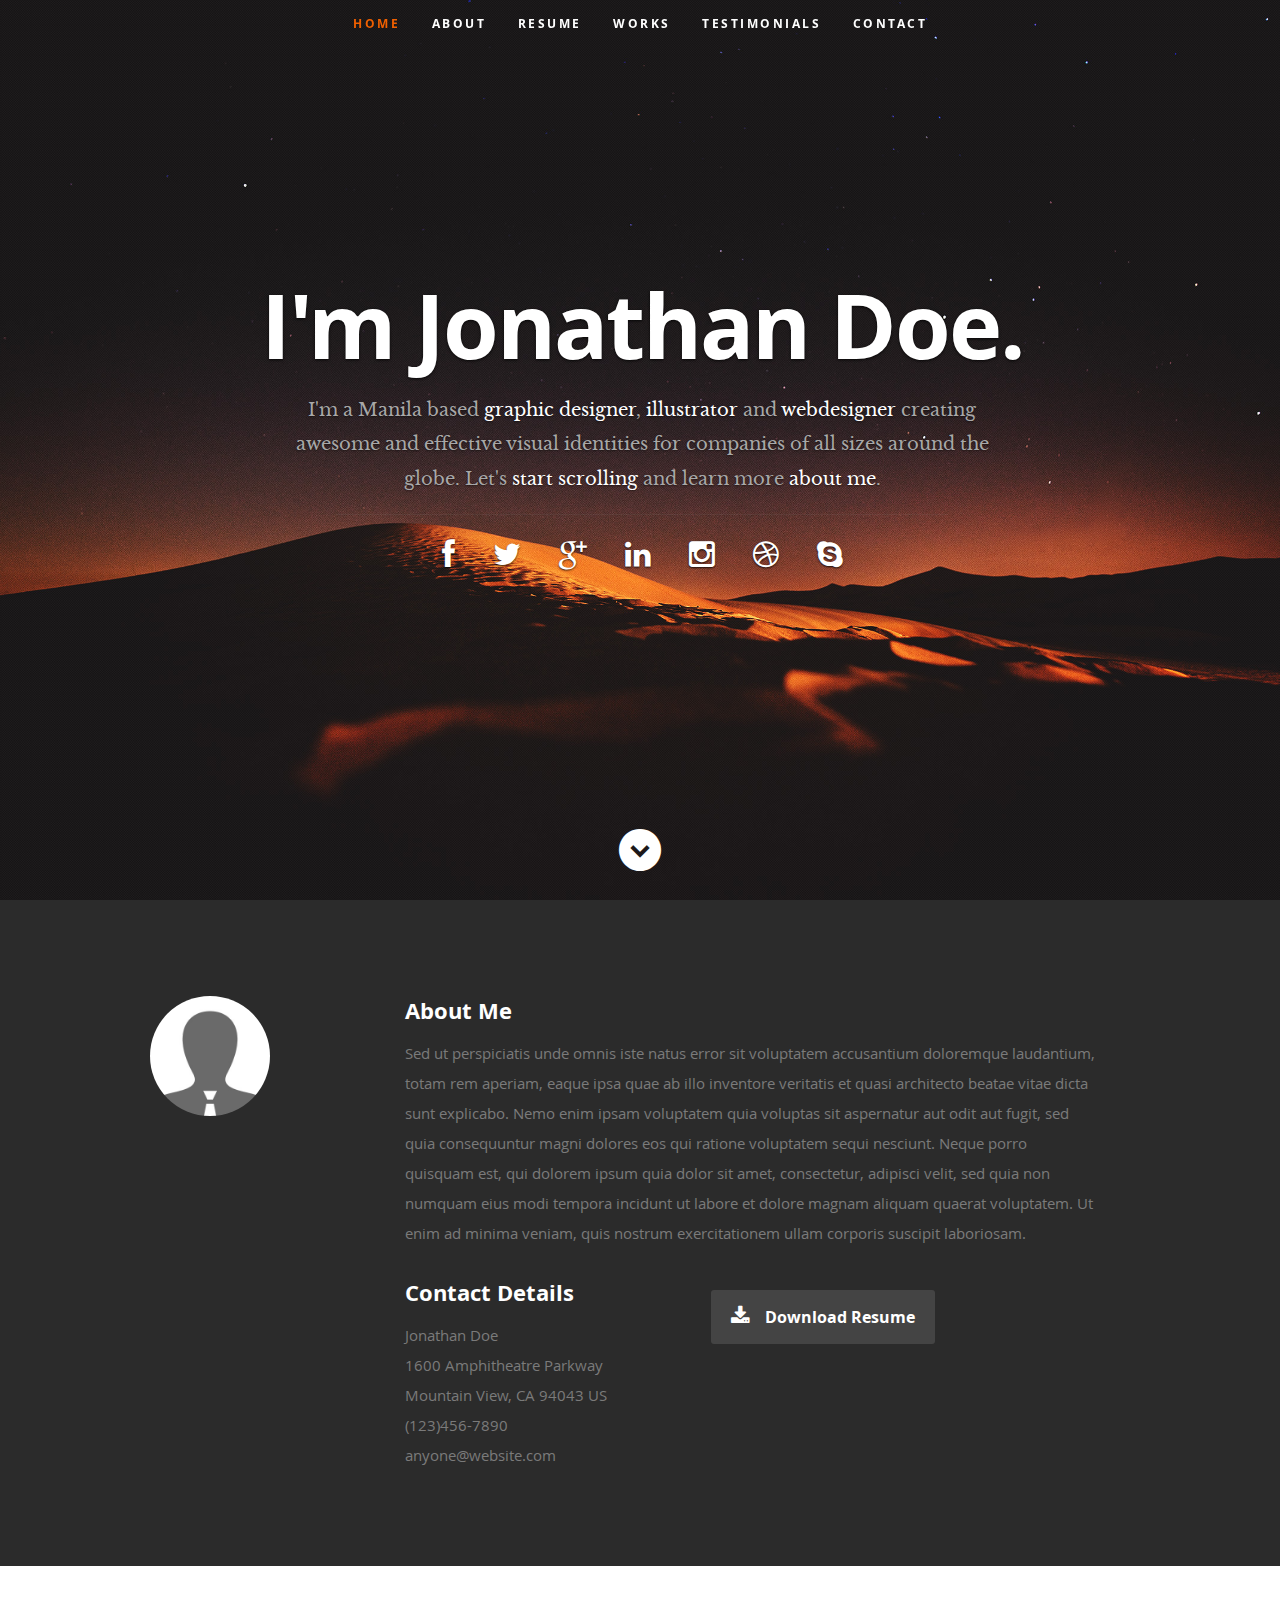
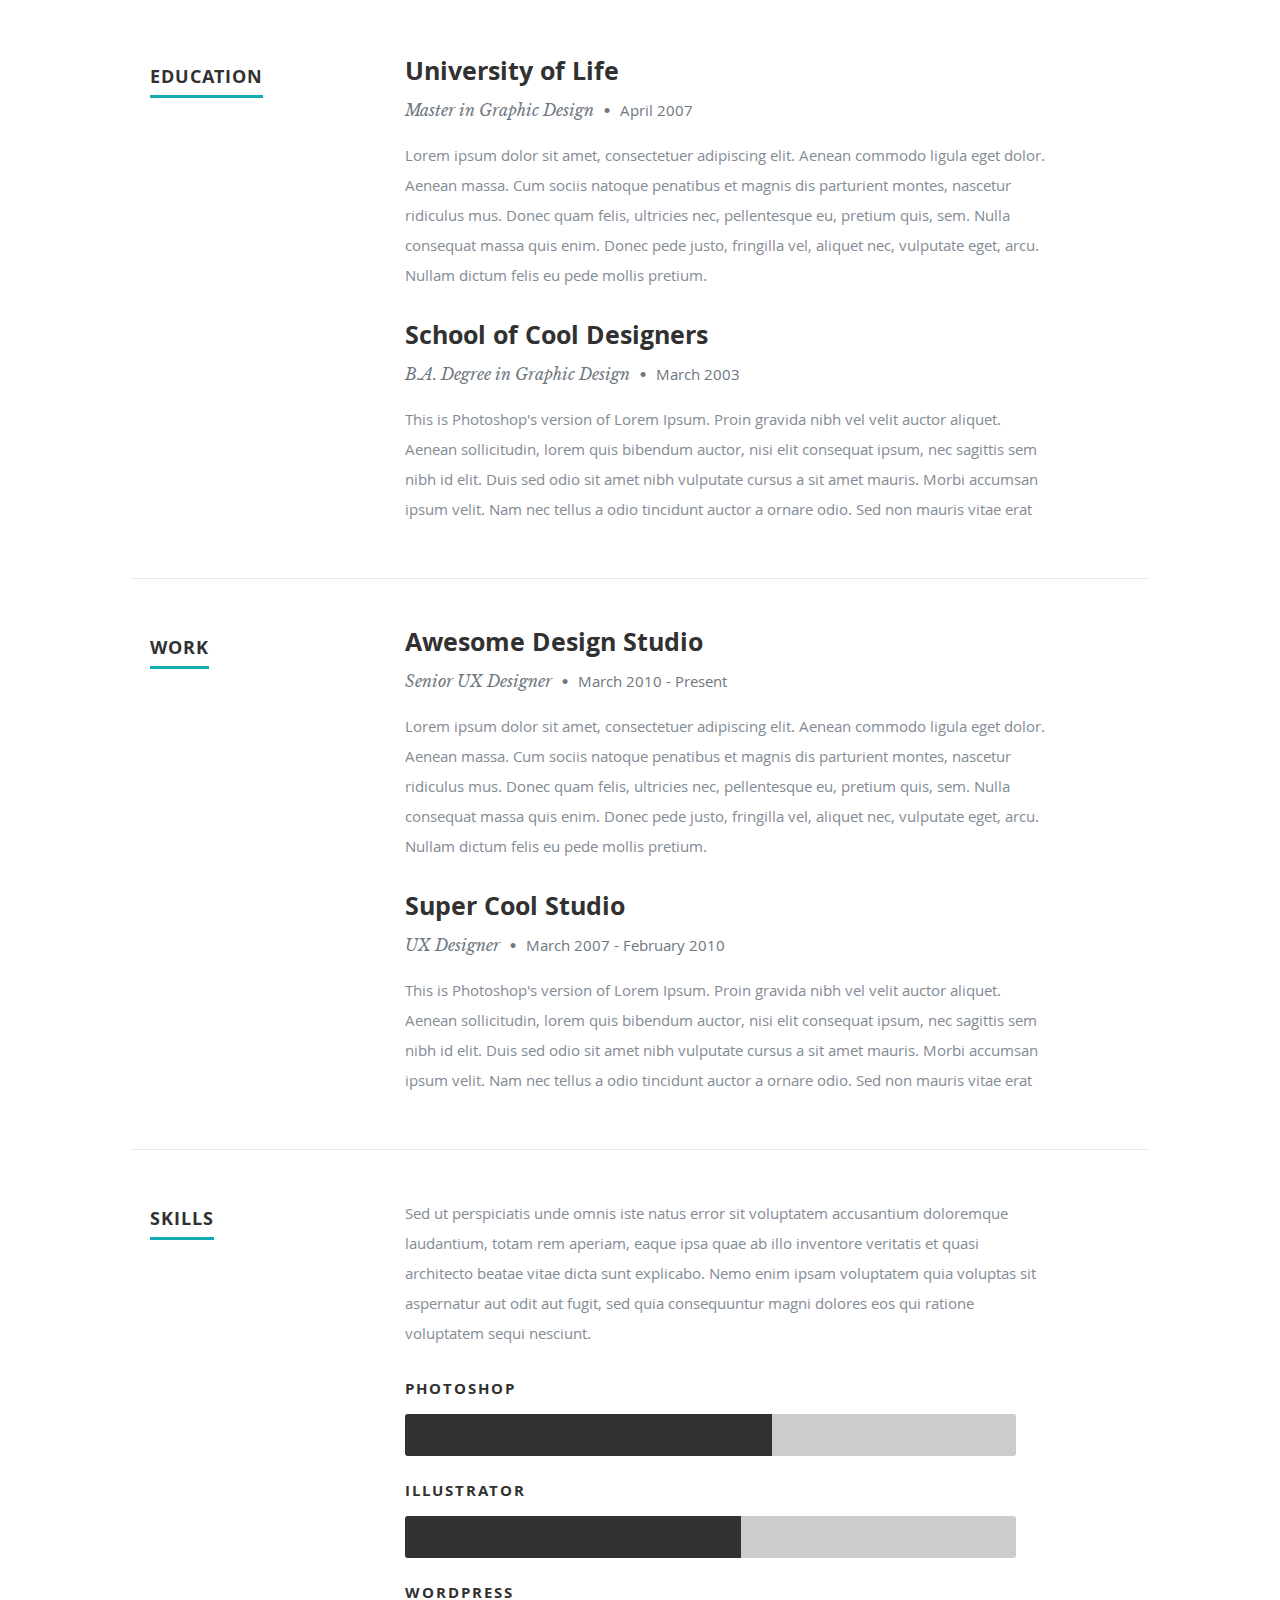
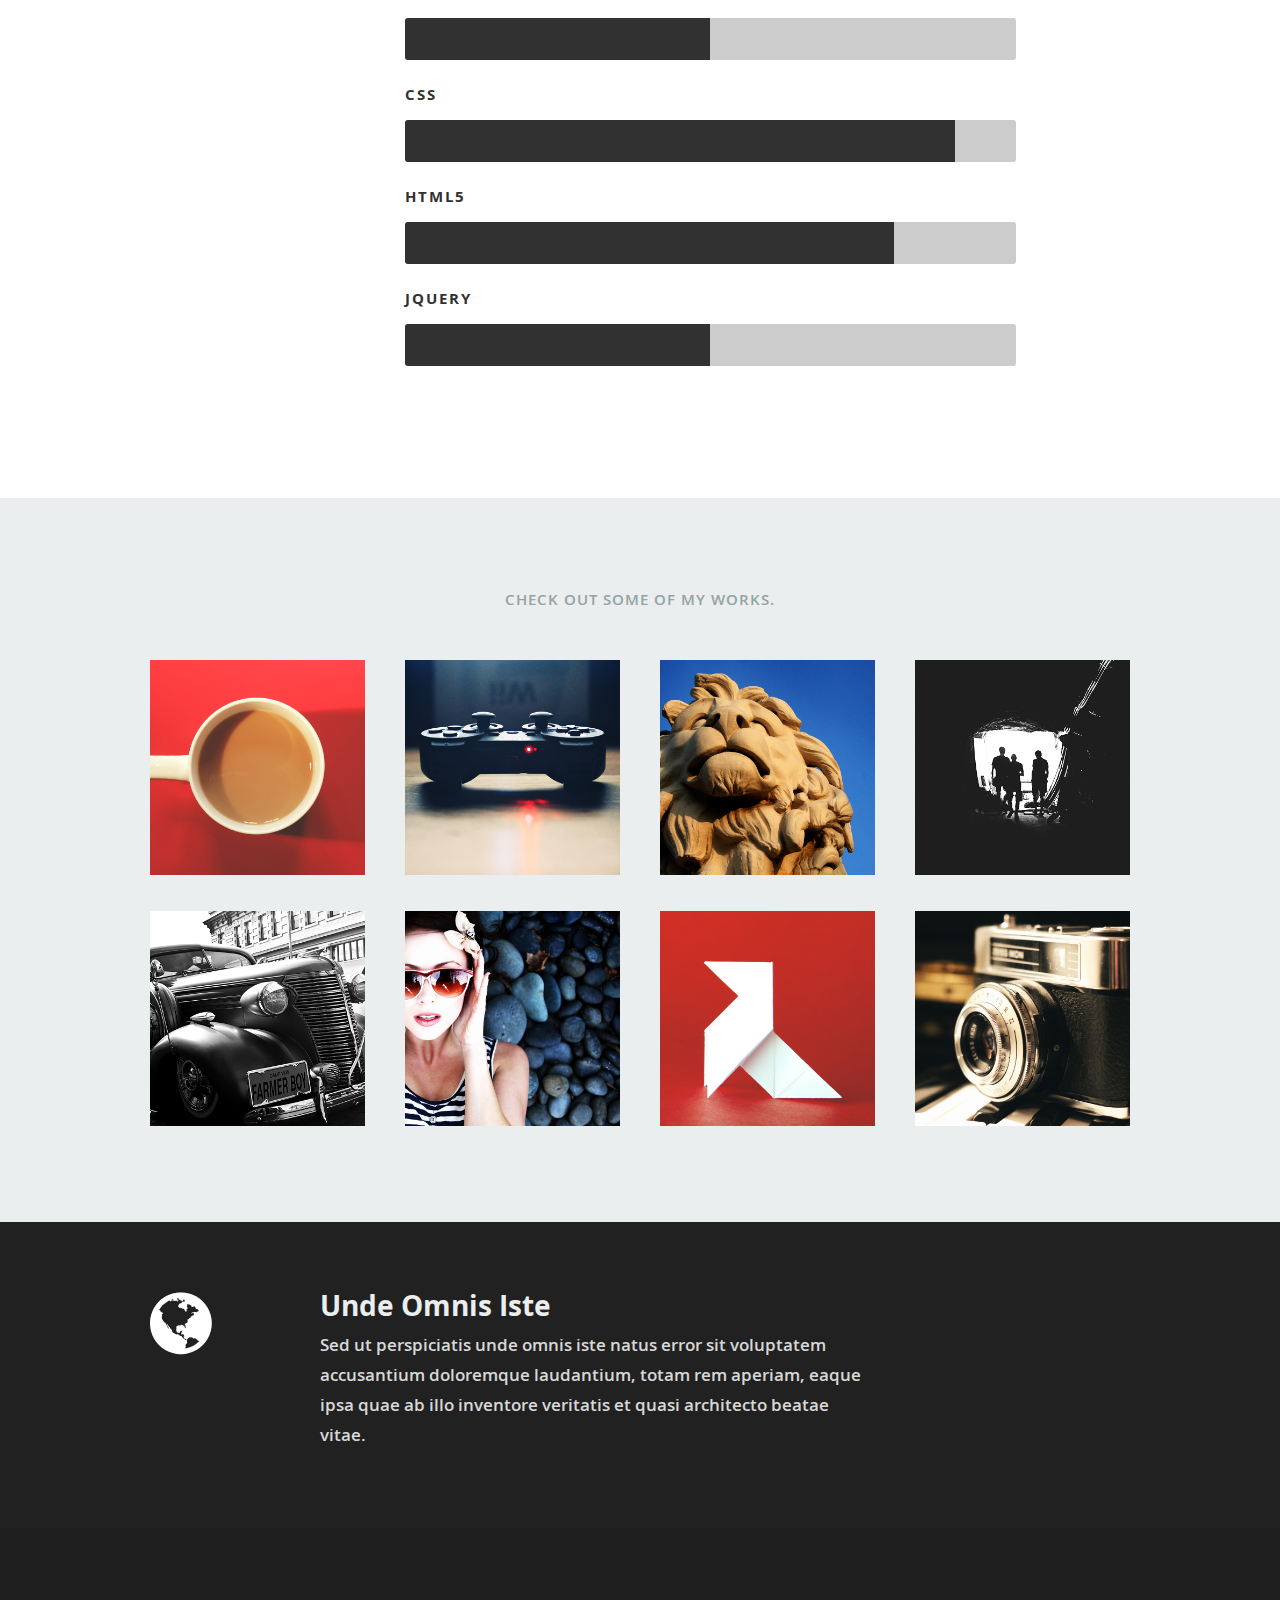
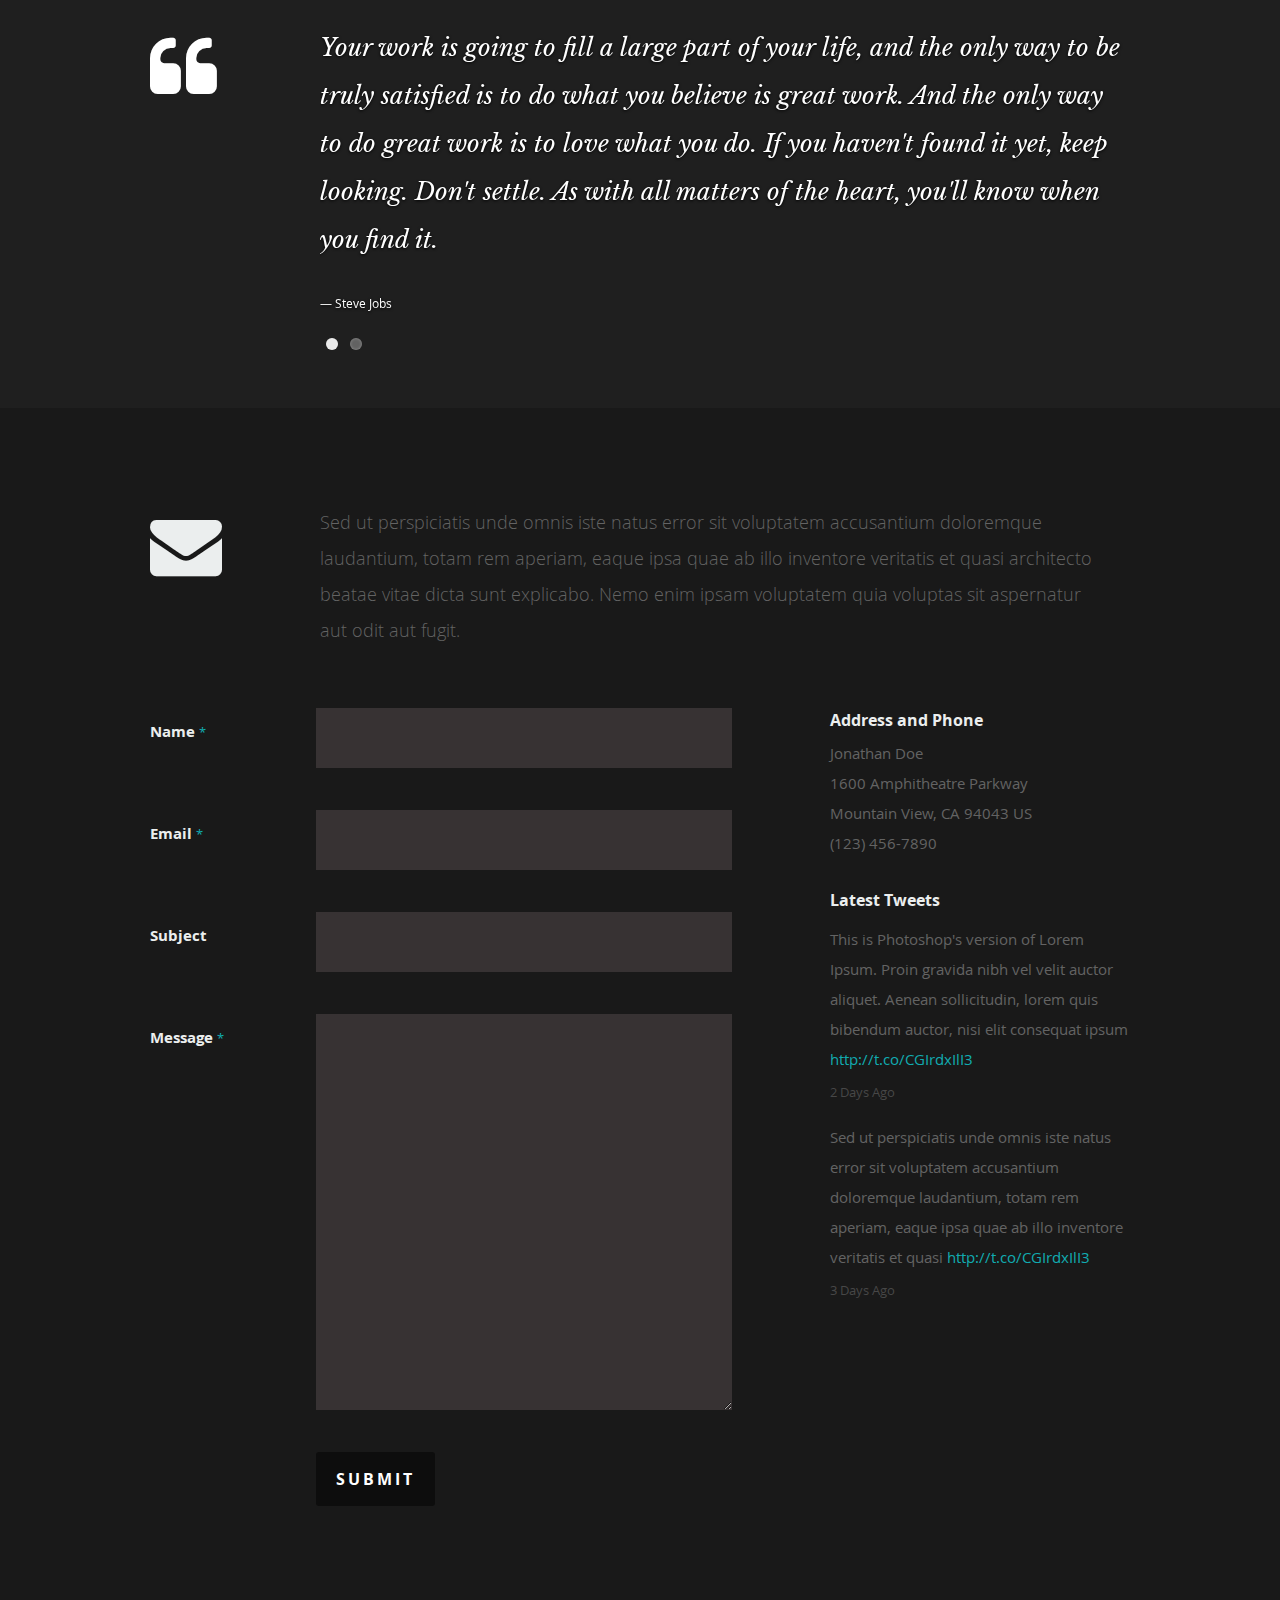
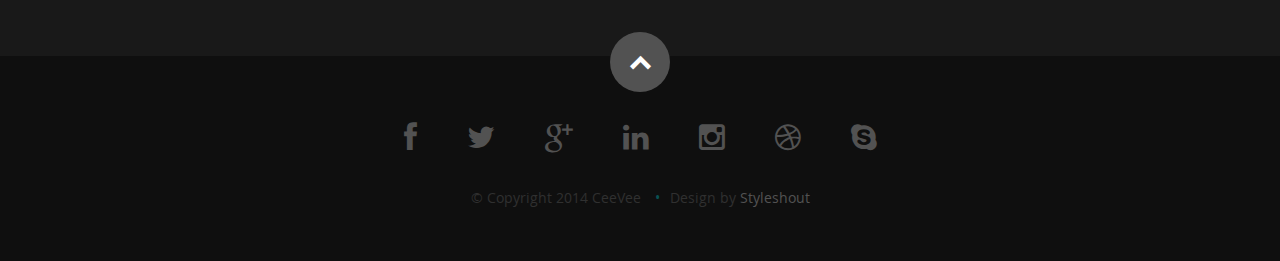
==== index.html @ 2fb3c3d3 "Initial Commit" ====
<!DOCTYPE html>
<!--[if lt IE 8 ]><html class="no-js ie ie7" lang="en"> <![endif]-->
<!--[if IE 8 ]><html class="no-js ie ie8" lang="en"> <![endif]-->
<!--[if (gte IE 8)|!(IE)]><!--><html class="no-js" lang="en"> <!--<![endif]-->
<head>

   <!--- Basic Page Needs
   ================================================== -->
   <meta charset="utf-8">
	<title>Ceevee - Free Responsive HTML5/CSS3 Template</title>
	<meta name="description" content="">
	<meta name="author" content="">

   <!-- Mobile Specific Metas
   ================================================== -->
	<meta name="viewport" content="width=device-width, initial-scale=1, maximum-scale=1">

	<!-- CSS
    ================================================== -->
   <link rel="stylesheet" href="css/default.css">
	<link rel="stylesheet" href="css/layout.css">
   <link rel="stylesheet" href="css/media-queries.css">
   <link rel="stylesheet" href="css/magnific-popup.css">

   <!-- Script
   ================================================== -->
	<script src="js/modernizr.js"></script>

   <!-- Favicons
	================================================== -->
	<link rel="shortcut icon" href="favicon.png" >

</head>

<body>

   <!-- Header
   ================================================== -->
   <header id="home">

      <nav id="nav-wrap">

         <a class="mobile-btn" href="#nav-wrap" title="Show navigation">Show navigation</a>
	      <a class="mobile-btn" href="#" title="Hide navigation">Hide navigation</a>

         <ul id="nav" class="nav">
            <li class="current"><a class="smoothscroll" href="#home">Home</a></li>
            <li><a class="smoothscroll" href="#about">About</a></li>
	         <li><a class="smoothscroll" href="#resume">Resume</a></li>
            <li><a class="smoothscroll" href="#portfolio">Works</a></li>
            <li><a class="smoothscroll" href="#testimonials">Testimonials</a></li>
            <li><a class="smoothscroll" href="#contact">Contact</a></li>
         </ul> <!-- end #nav -->

      </nav> <!-- end #nav-wrap -->

      <div class="row banner">
         <div class="banner-text">
            <h1 class="responsive-headline">I'm Jonathan Doe.</h1>
            <h3>I'm a Manila based <span>graphic designer</span>, <span>illustrator</span> and <span>webdesigner</span> creating awesome and
            effective visual identities for companies of all sizes around the globe. Let's <a class="smoothscroll" href="#about">start scrolling</a>
            and learn more <a class="smoothscroll" href="#about">about me</a>.</h3>
            <hr />
            <ul class="social">
               <li><a href="#"><i class="fa fa-facebook"></i></a></li>
               <li><a href="#"><i class="fa fa-twitter"></i></a></li>
               <li><a href="#"><i class="fa fa-google-plus"></i></a></li>
               <li><a href="#"><i class="fa fa-linkedin"></i></a></li>
               <li><a href="#"><i class="fa fa-instagram"></i></a></li>
               <li><a href="#"><i class="fa fa-dribbble"></i></a></li>
               <li><a href="#"><i class="fa fa-skype"></i></a></li>
            </ul>
         </div>
      </div>

      <p class="scrolldown">
         <a class="smoothscroll" href="#about"><i class="icon-down-circle"></i></a>
      </p>

   </header> <!-- Header End -->


   <!-- About Section
   ================================================== -->
   <section id="about">

      <div class="row">

         <div class="three columns">

            <img class="profile-pic"  src="images/profilepic.jpg" alt="" />

         </div>

         <div class="nine columns main-col">

            <h2>About Me</h2>

            <p>Sed ut perspiciatis unde omnis iste natus error sit voluptatem accusantium doloremque laudantium, totam rem aperiam,
            eaque ipsa quae ab illo inventore veritatis et quasi architecto beatae vitae dicta sunt explicabo. Nemo enim ipsam
            voluptatem quia voluptas sit aspernatur aut odit aut fugit, sed quia consequuntur magni dolores eos qui ratione
            voluptatem sequi nesciunt. Neque porro quisquam est, qui dolorem ipsum quia dolor sit amet, consectetur, adipisci velit,
            sed quia non numquam eius modi tempora incidunt ut labore et dolore magnam aliquam quaerat voluptatem.
            Ut enim ad minima veniam, quis nostrum exercitationem ullam corporis suscipit laboriosam.
            </p>

            <div class="row">

               <div class="columns contact-details">

                  <h2>Contact Details</h2>
                  <p class="address">
						   <span>Jonathan Doe</span><br>
						   <span>1600 Amphitheatre Parkway<br>
						         Mountain View, CA 94043 US
                     </span><br>
						   <span>(123)456-7890</span><br>
                     <span>anyone@website.com</span>
					   </p>

               </div>

               <div class="columns download">
                  <p>
                     <a href="#" class="button"><i class="fa fa-download"></i>Download Resume</a>
                  </p>
               </div>

            </div> <!-- end row -->

         </div> <!-- end .main-col -->

      </div>

   </section> <!-- About Section End-->


   <!-- Resume Section
   ================================================== -->
   <section id="resume">

      <!-- Education
      ----------------------------------------------- -->
      <div class="row education">

         <div class="three columns header-col">
            <h1><span>Education</span></h1>
         </div>

         <div class="nine columns main-col">

            <div class="row item">

               <div class="twelve columns">

                  <h3>University of Life</h3>
                  <p class="info">Master in Graphic Design <span>&bull;</span> <em class="date">April 2007</em></p>

                  <p>
                  Lorem ipsum dolor sit amet, consectetuer adipiscing elit. Aenean commodo ligula eget dolor. Aenean massa.
                  Cum sociis natoque penatibus et magnis dis parturient montes, nascetur ridiculus mus. Donec quam felis,
                  ultricies nec, pellentesque eu, pretium quis, sem. Nulla consequat massa quis enim.
                  Donec pede justo, fringilla vel, aliquet nec, vulputate eget, arcu. Nullam dictum felis eu pede mollis pretium.
                  </p>

               </div>

            </div> <!-- item end -->

            <div class="row item">

               <div class="twelve columns">

                  <h3>School of Cool Designers</h3>
                  <p class="info">B.A. Degree in Graphic Design <span>&bull;</span> <em class="date">March 2003</em></p>

                  <p>
                  This is Photoshop's version  of Lorem Ipsum. Proin gravida nibh vel velit auctor aliquet.
                  Aenean sollicitudin, lorem quis bibendum auctor, nisi elit consequat ipsum, nec sagittis sem
                  nibh id elit. Duis sed odio sit amet nibh vulputate cursus a sit amet mauris. Morbi accumsan
                  ipsum velit. Nam nec tellus a odio tincidunt auctor a ornare odio. Sed non  mauris vitae erat
                  </p>

               </div>

            </div> <!-- item end -->

         </div> <!-- main-col end -->

      </div> <!-- End Education -->


      <!-- Work
      ----------------------------------------------- -->
      <div class="row work">

         <div class="three columns header-col">
            <h1><span>Work</span></h1>
         </div>

         <div class="nine columns main-col">

            <div class="row item">

               <div class="twelve columns">

                  <h3>Awesome Design Studio</h3>
                  <p class="info">Senior UX Designer <span>&bull;</span> <em class="date">March 2010 - Present</em></p>

                  <p>
                  Lorem ipsum dolor sit amet, consectetuer adipiscing elit. Aenean commodo ligula eget dolor. Aenean massa.
                  Cum sociis natoque penatibus et magnis dis parturient montes, nascetur ridiculus mus. Donec quam felis,
                  ultricies nec, pellentesque eu, pretium quis, sem. Nulla consequat massa quis enim.
                  Donec pede justo, fringilla vel, aliquet nec, vulputate eget, arcu. Nullam dictum felis eu pede mollis pretium.
                  </p>

               </div>

            </div> <!-- item end -->

            <div class="row item">

               <div class="twelve columns">

                  <h3>Super Cool Studio</h3>
                  <p class="info">UX Designer <span>&bull;</span> <em class="date">March 2007 - February 2010</em></p>

                  <p>
                  This is Photoshop's version  of Lorem Ipsum. Proin gravida nibh vel velit auctor aliquet.
                  Aenean sollicitudin, lorem quis bibendum auctor, nisi elit consequat ipsum, nec sagittis sem
                  nibh id elit. Duis sed odio sit amet nibh vulputate cursus a sit amet mauris. Morbi accumsan
                  ipsum velit. Nam nec tellus a odio tincidunt auctor a ornare odio. Sed non  mauris vitae erat
                  </p>

               </div>

            </div> <!-- item end -->

         </div> <!-- main-col end -->

      </div> <!-- End Work -->


      <!-- Skills
      ----------------------------------------------- -->
      <div class="row skill">

         <div class="three columns header-col">
            <h1><span>Skills</span></h1>
         </div>

         <div class="nine columns main-col">

            <p>Sed ut perspiciatis unde omnis iste natus error sit voluptatem accusantium doloremque laudantium, totam rem aperiam,
            eaque ipsa quae ab illo inventore veritatis et quasi architecto beatae vitae dicta sunt explicabo. Nemo enim ipsam
            voluptatem quia voluptas sit aspernatur aut odit aut fugit, sed quia consequuntur magni dolores eos qui ratione
            voluptatem sequi nesciunt.
            </p>

				<div class="bars">

				   <ul class="skills">
					   <li><span class="bar-expand photoshop"></span><em>Photoshop</em></li>
                  <li><span class="bar-expand illustrator"></span><em>Illustrator</em></li>
						<li><span class="bar-expand wordpress"></span><em>Wordpress</em></li>
						<li><span class="bar-expand css"></span><em>CSS</em></li>
						<li><span class="bar-expand html5"></span><em>HTML5</em></li>
                  <li><span class="bar-expand jquery"></span><em>jQuery</em></li>
					</ul>

				</div><!-- end skill-bars -->

			</div> <!-- main-col end -->

      </div> <!-- End skills -->

   </section> <!-- Resume Section End-->


   <!-- Portfolio Section
   ================================================== -->
   <section id="portfolio">

      <div class="row">

         <div class="twelve columns collapsed">

            <h1>Check Out Some of My Works.</h1>

            <!-- portfolio-wrapper -->
            <div id="portfolio-wrapper" class="bgrid-quarters s-bgrid-thirds cf">

          	   <div class="columns portfolio-item">
                  <div class="item-wrap">

                     <a href="#modal-01" title="">
                        <img alt="" src="images/portfolio/coffee.jpg">
                        <div class="overlay">
                           <div class="portfolio-item-meta">
          					      <h5>Coffee</h5>
                              <p>Illustrration</p>
          					   </div>
                        </div>
                        <div class="link-icon"><i class="icon-plus"></i></div>
                     </a>

                  </div>
          		</div> <!-- item end -->

               <div class="columns portfolio-item">
                  <div class="item-wrap">

                     <a href="#modal-02" title="">
                        <img alt="" src="images/portfolio/console.jpg">
                        <div class="overlay">
                           <div class="portfolio-item-meta">
          					      <h5>Console</h5>
                              <p>Web Development</p>
          					   </div>
                        </div>
                        <div class="link-icon"><i class="icon-plus"></i></div>
                     </a>

                  </div>
          		</div> <!-- item end -->

               <div class="columns portfolio-item">
                  <div class="item-wrap">

                     <a href="#modal-03" title="">
                        <img alt="" src="images/portfolio/judah.jpg">
                        <div class="overlay">
                           <div class="portfolio-item-meta">
          					      <h5>Judah</h5>
                              <p>Webdesign</p>
          					   </div>
                        </div>
                        <div class="link-icon"><i class="icon-plus"></i></div>
                     </a>

                  </div>
          		</div> <!-- item end -->

               <div class="columns portfolio-item">
                  <div class="item-wrap">

                     <a href="#modal-04" title="">
                        <img alt="" src="images/portfolio/into-the-light.jpg">
                        <div class="overlay">
                           <div class="portfolio-item-meta">
          					      <h5>Into The Light</h5>
                              <p>Photography</p>
          					   </div>
                        </div>
                        <div class="link-icon"><i class="icon-plus"></i></div>
                     </a>

                  </div>
          		</div> <!-- item end -->

               <div class="columns portfolio-item">
                  <div class="item-wrap">

                     <a href="#modal-05" title="">
                        <img alt="" src="images/portfolio/farmerboy.jpg">
                        <div class="overlay">
                           <div class="portfolio-item-meta">
          					      <h5>Farmer Boy</h5>
                              <p>Branding</p>
          					   </div>
                        </div>
                        <div class="link-icon"><i class="icon-plus"></i></div>
                     </a>

                  </div>
          		</div> <!-- item end -->

               <div class="columns portfolio-item">
                  <div class="item-wrap">

                     <a href="#modal-06" title="">
                        <img alt="" src="images/portfolio/girl.jpg">
                        <div class="overlay">
                           <div class="portfolio-item-meta">
          					      <h5>Girl</h5>
                              <p>Photography</p>
          					   </div>
                        </div>
                        <div class="link-icon"><i class="icon-plus"></i></div>
                     </a>

                  </div>
          		</div> <!-- item end -->

               <div class="columns portfolio-item">
                  <div class="item-wrap">

                     <a href="#modal-07" title="">
                        <img alt="" src="images/portfolio/origami.jpg">
                        <div class="overlay">
                           <div class="portfolio-item-meta">
          					      <h5>Origami</h5>
                              <p>Illustrration</p>
          					   </div>
                        </div>
                        <div class="link-icon"><i class="icon-plus"></i></div>
                     </a>

                  </div>
          		</div> <!-- item end -->

               <div class="columns portfolio-item">
                  <div class="item-wrap">

                     <a href="#modal-08" title="">
                        <img alt="" src="images/portfolio/retrocam.jpg">
                        <div class="overlay">
                           <div class="portfolio-item-meta">
          					      <h5>Retrocam</h5>
                              <p>Web Development</p>
          					   </div>
                        </div>
                        <div class="link-icon"><i class="icon-plus"></i></div>
                     </a>

                  </div>
          		</div>  <!-- item end -->

            </div> <!-- portfolio-wrapper end -->

         </div> <!-- twelve columns end -->


         <!-- Modal Popup
	      --------------------------------------------------------------- -->

         <div id="modal-01" class="popup-modal mfp-hide">

		      <img class="scale-with-grid" src="images/portfolio/modals/m-coffee.jpg" alt="" />

		      <div class="description-box">
			      <h4>Coffee Cup</h4>
			      <p>Proin gravida nibh vel velit auctor aliquet. Aenean sollicitudin, lorem quis bibendum auctor, nisi elit consequat ipsum, nec sagittis sem nibh id elit.</p>
               <span class="categories"><i class="fa fa-tag"></i>Branding, Webdesign</span>
		      </div>

            <div class="link-box">
               <a href="http://www.behance.net" target="_blank">Details</a>
		         <a class="popup-modal-dismiss">Close</a>
            </div>

	      </div><!-- modal-01 End -->

         <div id="modal-02" class="popup-modal mfp-hide">

		      <img class="scale-with-grid" src="images/portfolio/modals/m-console.jpg" alt="" />

		      <div class="description-box">
			      <h4>Console</h4>
			      <p>Proin gravida nibh vel velit auctor aliquet. Aenean sollicitudin, lorem quis bibendum auctor, nisi elit consequat ipsum, nec sagittis sem nibh id elit.</p>
               <span class="categories"><i class="fa fa-tag"></i>Branding, Web Development</span>
		      </div>

            <div class="link-box">
               <a href="http://www.behance.net" target="_blank">Details</a>
		         <a class="popup-modal-dismiss">Close</a>
            </div>

	      </div><!-- modal-02 End -->

         <div id="modal-03" class="popup-modal mfp-hide">

		      <img class="scale-with-grid" src="images/portfolio/modals/m-judah.jpg" alt="" />

		      <div class="description-box">
			      <h4>Judah</h4>
			      <p>Proin gravida nibh vel velit auctor aliquet. Aenean sollicitudin, lorem quis bibendum auctor, nisi elit consequat ipsum, nec sagittis sem nibh id elit.</p>
               <span class="categories"><i class="fa fa-tag"></i>Branding</span>
		      </div>

            <div class="link-box">
               <a href="http://www.behance.net" target="_blank">Details</a>
		         <a class="popup-modal-dismiss">Close</a>
            </div>

	      </div><!-- modal-03 End -->

         <div id="modal-04" class="popup-modal mfp-hide">

		      <img class="scale-with-grid" src="images/portfolio/modals/m-intothelight.jpg" alt="" />

		      <div class="description-box">
			      <h4>Into the Light</h4>
			      <p>Proin gravida nibh vel velit auctor aliquet. Aenean sollicitudin, lorem quis bibendum auctor, nisi elit consequat ipsum, nec sagittis sem nibh id elit.</p>
               <span class="categories"><i class="fa fa-tag"></i>Photography</span>
		      </div>

            <div class="link-box">
               <a href="http://www.behance.net" target="_blank">Details</a>
		         <a class="popup-modal-dismiss">Close</a>
            </div>

	      </div><!-- modal-04 End -->

         <div id="modal-05" class="popup-modal mfp-hide">

		      <img class="scale-with-grid" src="images/portfolio/modals/m-farmerboy.jpg" alt="" />

		      <div class="description-box">
			      <h4>Farmer Boy</h4>
			      <p>Proin gravida nibh vel velit auctor aliquet. Aenean sollicitudin, lorem quis bibendum auctor, nisi elit consequat ipsum, nec sagittis sem nibh id elit.</p>
               <span class="categories"><i class="fa fa-tag"></i>Branding, Webdesign</span>
		      </div>

            <div class="link-box">
               <a href="http://www.behance.net" target="_blank">Details</a>
		         <a class="popup-modal-dismiss">Close</a>
            </div>

	      </div><!-- modal-05 End -->

         <div id="modal-06" class="popup-modal mfp-hide">

		      <img class="scale-with-grid" src="images/portfolio/modals/m-girl.jpg" alt="" />

		      <div class="description-box">
			      <h4>Girl</h4>
			      <p>Proin gravida nibh vel velit auctor aliquet. Aenean sollicitudin, lorem quis bibendum auctor, nisi elit consequat ipsum, nec sagittis sem nibh id elit.</p>
               <span class="categories"><i class="fa fa-tag"></i>Photography</span>
		      </div>

            <div class="link-box">
               <a href="http://www.behance.net" target="_blank">Details</a>
		         <a class="popup-modal-dismiss">Close</a>
            </div>

	      </div><!-- modal-06 End -->

         <div id="modal-07" class="popup-modal mfp-hide">

		      <img class="scale-with-grid" src="images/portfolio/modals/m-origami.jpg" alt="" />

		      <div class="description-box">
			      <h4>Origami</h4>
			      <p>Proin gravida nibh vel velit auctor aliquet. Aenean sollicitudin, lorem quis bibendum auctor, nisi elit consequat ipsum, nec sagittis sem nibh id elit.</p>
               <span class="categories"><i class="fa fa-tag"></i>Branding, Illustration</span>
		      </div>

            <div class="link-box">
               <a href="http://www.behance.net" target="_blank">Details</a>
		         <a class="popup-modal-dismiss">Close</a>
            </div>

	      </div><!-- modal-07 End -->

         <div id="modal-08" class="popup-modal mfp-hide">

		      <img class="scale-with-grid" src="images/portfolio/modals/m-retrocam.jpg" alt="" />

		      <div class="description-box">
			      <h4>Retrocam</h4>
			      <p>Proin gravida nibh vel velit auctor aliquet. Aenean sollicitudin, lorem quis bibendum auctor, nisi elit consequat ipsum, nec sagittis sem nibh id elit.</p>
               <span class="categories"><i class="fa fa-tag"></i>Webdesign, Photography</span>
		      </div>

            <div class="link-box">
               <a href="http://www.behance.net" target="_blank">Details</a>
		         <a class="popup-modal-dismiss">Close</a>
            </div>

	      </div><!-- modal-01 End -->


      </div> <!-- row End -->

   </section> <!-- Portfolio Section End-->


   <!-- Call-To-Action Section
   ================================================== -->
   <section id="call-to-action">

      <div class="row">

         <div class="two columns header-col">

            <h1><span>Get Hosting.</span></h1>

         </div>

         <div class="seven columns">

            <h2><span class="lead">Unde Omnis Iste</span></h2>
            <p><span class="lead">Sed ut perspiciatis unde omnis iste natus error sit voluptatem accusantium doloremque laudantium, totam rem aperiam,
            eaque ipsa quae ab illo inventore veritatis et quasi architecto beatae vitae. </span></p>

         </div>

         <div class="three columns action">



         </div>

      </div>

   </section> <!-- Call-To-Action Section End-->


   <!-- Testimonials Section
   ================================================== -->
   <section id="testimonials">

      <div class="text-container">

         <div class="row">

            <div class="two columns header-col">

               <h1><span>Client Testimonials</span></h1>

            </div>

            <div class="ten columns flex-container">

               <div class="flexslider">

                  <ul class="slides">

                     <li>
                        <blockquote>
                           <p>Your work is going to fill a large part of your life, and the only way to be truly satisfied is
                           to do what you believe is great work. And the only way to do great work is to love what you do.
                           If you haven't found it yet, keep looking. Don't settle. As with all matters of the heart, you'll know when you find it.
                           </p>
                           <cite>Steve Jobs</cite>
                        </blockquote>
                     </li> <!-- slide ends -->

                     <li>
                        <blockquote>
                           <p>This is Photoshop's version  of Lorem Ipsum. Proin gravida nibh vel velit auctor aliquet.
                           Aenean sollicitudin, lorem quis bibendum auctor, nisi elit consequat ipsum, nec sagittis sem
                           nibh id elit. Duis sed odio sit amet nibh vulputate cursus a sit amet mauris.
                           </p>
                           <cite>Mr. Adobe</cite>
                        </blockquote>
                     </li> <!-- slide ends -->

                  </ul>

               </div> <!-- div.flexslider ends -->

            </div> <!-- div.flex-container ends -->

         </div> <!-- row ends -->

       </div>  <!-- text-container ends -->

   </section> <!-- Testimonials Section End-->


   <!-- Contact Section
   ================================================== -->
   <section id="contact">

         <div class="row section-head">

            <div class="two columns header-col">

               <h1><span>Get In Touch.</span></h1>

            </div>

            <div class="ten columns">

                  <p class="lead">Sed ut perspiciatis unde omnis iste natus error sit voluptatem accusantium doloremque laudantium, totam rem aperiam,
                  eaque ipsa quae ab illo inventore veritatis et quasi architecto beatae vitae dicta sunt explicabo. Nemo enim ipsam
                  voluptatem quia voluptas sit aspernatur aut odit aut fugit.
                  </p>

            </div>

         </div>

         <div class="row">

            <div class="eight columns">

               <!-- form -->
               <form action="" method="post" id="contactForm" name="contactForm">
					<fieldset>

                  <div>
						   <label for="contactName">Name <span class="required">*</span></label>
						   <input type="text" value="" size="35" id="contactName" name="contactName">
                  </div>

                  <div>
						   <label for="contactEmail">Email <span class="required">*</span></label>
						   <input type="text" value="" size="35" id="contactEmail" name="contactEmail">
                  </div>

                  <div>
						   <label for="contactSubject">Subject</label>
						   <input type="text" value="" size="35" id="contactSubject" name="contactSubject">
                  </div>

                  <div>
                     <label for="contactMessage">Message <span class="required">*</span></label>
                     <textarea cols="50" rows="15" id="contactMessage" name="contactMessage"></textarea>
                  </div>

                  <div>
                     <button class="submit">Submit</button>
                     <span id="image-loader">
                        <img alt="" src="images/loader.gif">
                     </span>
                  </div>

					</fieldset>
				   </form> <!-- Form End -->

               <!-- contact-warning -->
               <div id="message-warning"> Error boy</div>
               <!-- contact-success -->
				   <div id="message-success">
                  <i class="fa fa-check"></i>Your message was sent, thank you!<br>
				   </div>

            </div>


            <aside class="four columns footer-widgets">

               <div class="widget widget_contact">

					   <h4>Address and Phone</h4>
					   <p class="address">
						   Jonathan Doe<br>
						   1600 Amphitheatre Parkway <br>
						   Mountain View, CA 94043 US<br>
						   <span>(123) 456-7890</span>
					   </p>

				   </div>

               <div class="widget widget_tweets">

                  <h4 class="widget-title">Latest Tweets</h4>

                  <ul id="twitter">
                     <li>
                        <span>
                        This is Photoshop's version  of Lorem Ipsum. Proin gravida nibh vel velit auctor aliquet.
                        Aenean sollicitudin, lorem quis bibendum auctor, nisi elit consequat ipsum
                        <a href="#">http://t.co/CGIrdxIlI3</a>
                        </span>
                        <b><a href="#">2 Days Ago</a></b>
                     </li>
                     <li>
                        <span>
                        Sed ut perspiciatis unde omnis iste natus error sit voluptatem accusantium doloremque laudantium, totam rem aperiam,
                        eaque ipsa quae ab illo inventore veritatis et quasi
                        <a href="#">http://t.co/CGIrdxIlI3</a>
                        </span>
                        <b><a href="#">3 Days Ago</a></b>
                     </li>
                  </ul>

		         </div>

            </aside>

      </div>

   </section> <!-- Contact Section End-->


   <!-- footer
   ================================================== -->
   <footer>

      <div class="row">

         <div class="twelve columns">

            <ul class="social-links">
               <li><a href="#"><i class="fa fa-facebook"></i></a></li>
               <li><a href="#"><i class="fa fa-twitter"></i></a></li>
               <li><a href="#"><i class="fa fa-google-plus"></i></a></li>
               <li><a href="#"><i class="fa fa-linkedin"></i></a></li>
               <li><a href="#"><i class="fa fa-instagram"></i></a></li>
               <li><a href="#"><i class="fa fa-dribbble"></i></a></li>
               <li><a href="#"><i class="fa fa-skype"></i></a></li>
            </ul>

            <ul class="copyright">
               <li>&copy; Copyright 2014 CeeVee</li>
               <li>Design by <a href="http://www.styleshout.com/" title="Styleshout" target="_blank">Styleshout</a></li>   
            </ul>

         </div>

         <div id="go-top"><a class="smoothscroll" title="Back to Top" href="#home"><i class="icon-up-open"></i></a></div>

      </div>

   </footer> <!-- Footer End-->

   <!-- Java Script
   ================================================== -->
   <script src="http://ajax.googleapis.com/ajax/libs/jquery/1.10.2/jquery.min.js"></script>
   <script>window.jQuery || document.write('<script src="js/jquery-1.10.2.min.js"><\/script>')</script>
   <script type="text/javascript" src="js/jquery-migrate-1.2.1.min.js"></script>

   <script src="js/jquery.flexslider.js"></script>
   <script src="js/waypoints.js"></script>
   <script src="js/jquery.fittext.js"></script>
   <script src="js/magnific-popup.js"></script>
   <script src="js/init.js"></script>

</body>

</html>
---- css/default.css ----
/*
=====================================================================
*   Ceevee v1.0 Default Stylesheet
*   url: styleshout.com
*   03-17-2014
=====================================================================

TOC:
a. Webfonts and Icon fonts
b. Reset
c. Default Styles
   1. Basic
   2. Typography
   3. Links
   4. Images
   5. Buttons
   6. Forms
d. Grid
e. Others
   1. Clearing
   2. Misc

=====================================================================  */

/* ------------------------------------------------------------------ */
/* a. Webfonts and Icon fonts
 ------------------------------------------------------------------ */

@import url("fonts.css");
@import url("fontello/css/fontello.css");
@import url("font-awesome/css/font-awesome.min.css");

/* ------------------------------------------------------------------
/* b. Reset
      Adapted from:
      Normalize.css - https://github.com/necolas/normalize.css/
      HTML5 Doctor Reset - html5doctor.com/html-5-reset-stylesheet/
/* ------------------------------------------------------------------ */

html, body, div, span, object, iframe,
h1, h2, h3, h4, h5, h6, p, blockquote, pre,
abbr, address, cite, code,
del, dfn, em, img, ins, kbd, q, samp,
small, strong, sub, sup, var,
b, i,
dl, dt, dd, ol, ul, li,
fieldset, form, label, legend,
table, caption, tbody, tfoot, thead, tr, th, td,
article, aside, canvas, details, figcaption, figure,
footer, header, hgroup, menu, nav, section, summary,
time, mark, audio, video {
   margin: 0;
   padding: 0;
   border: 0;
   outline: 0;
   font-size: 100%;
   vertical-align: baseline;
   background: transparent;
}

article,aside,details,figcaption,figure,
footer,header,hgroup,menu,nav,section {
   display: block;
}

audio,
canvas,
video {
   display: inline-block;
}

audio:not([controls]) {
   display: none;
   height: 0;
}

[hidden] { display: none; }

code, kbd, pre, samp {
   font-family: monospace, serif;
   font-size: 1em;
}

pre {
   white-space: pre;
   white-space: pre-wrap;
   word-wrap: break-word;
}

blockquote, q { quotes: &#8220 &#8220; }

blockquote:before, blockquote:after,
q:before, q:after {
   content: '';
   content: none;
}

ins {
   background-color: #ff9;
   color: #000;
   text-decoration: none;
}

mark {
   background-color: #A7F4F6;
   color: #555;
}

del { text-decoration: line-through; }

abbr[title], dfn[title] {
   border-bottom: 1px dotted;
   cursor: help;
}

table {
   border-collapse: collapse;
   border-spacing: 0;
}


/* ------------------------------------------------------------------ */
/* c. Default and Basic Styles
      Adapted from:
      Skeleton CSS Framework - http://www.getskeleton.com/
      Typeplate Typographic Starter Kit - http://typeplate.com/
/* ------------------------------------------------------------------ */

/*  1. Basic  ------------------------------------------------------- */

*,
*:before,
*:after {
   -moz-box-sizing: border-box;
   -webkit-box-sizing: border-box;
   box-sizing: border-box;
}

html {
   font-size: 62.5%;
   -webkit-font-smoothing: antialiased;
}

body {
   background: #fff;
   font-family: 'opensans-regular', sans-serif;
   font-weight: normal;
   font-size: 15px;
   line-height: 30px;
	color: #838C95;

   -webkit-font-smoothing: antialiased; /* Fix for webkit rendering */
	-webkit-text-size-adjust: 100%;
}

/*  2. Typography
       Vertical rhythm with leading derived from 6
--------------------------------------------------------------------- */

h1, h2, h3, h4, h5, h6 {
   color: #313131;
	font-family: 'opensans-bold', sans-serif;
   font-weight: normal;
}
h1 a, h2 a, h3 a, h4 a, h5 a, h6 a { font-weight: inherit; }
h1 { font-size: 38px; line-height: 42px; margin-bottom: 12px; letter-spacing: -1px; }
h2 { font-size: 28px; line-height: 36px; margin-bottom: 6px; }
h3 { font-size: 22px; line-height: 30px; margin-bottom: 12px; }
h4 { font-size: 20px; line-height: 30px; margin-bottom: 6px; }
h5 { font-size: 18px; line-height: 30px; }
h6 { font-size: 14px; line-height: 30px; }
.subheader { }

p { margin: 0 0 30px 0; }
p img { margin: 0; }
p.lead {
   font: 19px/36px 'opensans-light', sans-serif;
   margin-bottom: 18px;
}

/* for 'em' and 'strong' tags, font-size and line-height should be same with
the body tag due to rendering problems in some browsers */
em { font: 15px/30px 'opensans-italic', sans-serif; }
strong, b { font: 15px/30px 'opensans-bold', sans-serif; }
small { font-size: 11px; line-height: inherit; }

/*	Blockquotes */
blockquote {
   margin: 30px 0px;
   padding-left: 40px;
   position: relative;
}
blockquote:before {
   content: "\201C";
   opacity: 0.45;
   font-size: 80px;
   line-height: 0px;
   margin: 0;
   font-family: arial, sans-serif;

   position: absolute;
   top:  30px;
	left: 0;
}
blockquote p {
   font-family: 'librebaskerville-italic', serif;
   padding: 0;
   font-size: 18px;
   line-height: 36px;
}
blockquote cite {
   display: block;
   font-size: 12px;
   font-style: normal;
   line-height: 18px;
}
blockquote cite:before { content: "\2014 \0020"; }
blockquote cite a,
blockquote cite a:visited { color: #8B9798; border: none }

/* ---------------------------------------------------------------------
/*  Pull Quotes Markup
/*
    <aside class="pull-quote">
		<blockquote>
			<p></p>
		</blockquote>
	 </aside>
/*
/* --------------------------------------------------------------------- */
.pull-quote {
   position: relative;
	padding: 18px 30px 18px 0px;
}
.pull-quote:before,
.pull-quote:after {
	height: 1em;
	opacity: 0.45;
	position: absolute;
	font-size: 80px;
   font-family: Arial, Sans-Serif;
}
.pull-quote:before {
	content: "\201C";
	top:  33px;
	left: 0;
}
.pull-quote:after {
	content: '\201D';
	bottom: -33px;
	right: 0;
}
.pull-quote blockquote {
   margin: 0;
}
.pull-quote blockquote:before {
   content: none;
}

/* Abbreviations */
abbr {
   font-family: 'opensans-bold', sans-serif;
	font-variant: small-caps;
	text-transform: lowercase;
   letter-spacing: .5px;
	color: gray;
}
abbr:hover { cursor: help; }

/* drop cap */
.drop-cap:first-letter {
	float: left;
	margin: 0;
	padding: 14px 6px 0 0;
	font-size: 84px;
	font-family: /* Copperplate */ 'opensans-bold', sans-serif;
   line-height: 60px;
	text-indent: 0;
	background: transparent;
	color: inherit;
}

hr { border: solid #E3E3E3; border-width: 1px 0 0; clear: both; margin: 11px 0 30px; height: 0; }


/*  3. Links  ------------------------------------------------------- */

a, a:visited {
   text-decoration: none;
   outline: 0;
   color: #11ABB0;

   -webkit-transition: color .3s ease-in-out;
   -moz-transition: color .3s ease-in-out;
   -o-transition: color .3s ease-in-out;
   transition: color .3s ease-in-out;
}
a:hover, a:focus { color: #313131; }
p a, p a:visited { line-height: inherit; }


/*  4. List  --------------------------------------------------------- */

ul, ol { margin-bottom: 24px; margin-top: 12px; }
ul { list-style: none outside; }
ol { list-style: decimal; }
ol, ul.square, ul.circle, ul.disc { margin-left: 30px; }
ul.square { list-style: square outside; }
ul.circle { list-style: circle outside; }
ul.disc { list-style: disc outside; }
ul ul, ul ol,
ol ol, ol ul { margin: 6px 0 6px 30px; }
ul ul li, ul ol li,
ol ol li, ol ul li { margin-bottom: 6px; }
li { line-height: 18px; margin-bottom: 12px; }
ul.large li { }
li p { }

/* ---------------------------------------------------------------------
/*  Stats Tab Markup

    <ul class="stats-tabs">
		<li><a href="#">[value]<b>[name]</b></a></li>
	 </ul>

    Extend this object into your markup.
/*
/* --------------------------------------------------------------------- */
.stats-tabs {
   padding: 0;
   margin: 24px 0;
}
.stats-tabs li {
	display: inline-block;
	margin: 0 10px 18px 0;
	padding: 0 10px 0 0;
	border-right: 1px solid #ccc;
}
.stats-tabs li:last-child {
	margin: 0;
	padding: 0;
	border: none;
}
.stats-tabs li a {
	display: inline-block;
	font-size: 22px;
	font-family: 'opensans-bold', sans-serif;
   border: none;
   color: #313131;
}
.stats-tabs li a:hover {
   color:#11ABB0;
}
.stats-tabs li a b {
	display: block;
	margin: 6px 0 0 0;
	font-size: 13px;
	font-family: 'opensans-regular', sans-serif;
   color: #8B9798;
}

/* definition list */
dl { margin: 12px 0; }
dt { margin: 0; color:#11ABB0; }
dd { margin: 0 0 0 20px; }

/* Lining Definition Style Markup */
.lining dt,
.lining dd {
	display: inline;
	margin: 0;
}
.lining dt + dt:before,
.lining dd + dt:before {
	content: "\A";
	white-space: pre;
}
.lining dd + dd:before {
	content: ", ";
}
.lining dd:before {
	content: ": ";
	margin-left: -0.2em;
}

/* Dictionary Definition Style Markup */
.dictionary-style dt {
	display: inline;
	counter-reset: definitions;
}
.dictionary-style dt + dt:before {
	content: ", ";
	margin-left: -0.2em;
}
.dictionary-style dd {
	display: block;
	counter-increment: definitions;
}
.dictionary-style dd:before {
	content: counter(definitions, decimal) ". ";
}

/* Pagination */
.pagination {
   margin: 36px auto;
   text-align: center;
}
.pagination ul li {
   display: inline-block;
   margin: 0;
   padding: 0;
}
.pagination .page-numbers {
   font: 15px/18px 'opensans-bold', sans-serif;
   display: inline-block;
   padding: 6px 10px;
   margin-right: 3px;
   margin-bottom: 6px;
	color: #6E757C;
	background-color: #E6E8EB;

	-webkit-transition: all 200ms ease-in-out;
	-moz-transition: all 200ms ease-in-out;
	-o-transition: all 200ms ease-in-out;
	-ms-transition: all 200ms ease-in-out;
	transition: all 200ms ease-in-out;

   -moz-border-radius: 3px;
   -webkit-border-radius: 3px;
   -khtml-border-radius: 3px;
	border-radius: 3px;
}
.pagination .page-numbers:hover {
   background: #838A91;
   color: #fff;
}
.pagination .current,
.pagination .current:hover {
   background-color: #11ABB0;
   color: #fff;
}
.pagination .inactive,
.pagination .inactive:hover {
   background-color: #E6E8EB;
	color: #A9ADB2;
}
.pagination .prev, .pagination .next {}

/*  5. Images  --------------------------------------------------------- */

img {
   max-width: 100%;
   height: auto;
}
img.pull-right { margin: 12px 0px 0px 18px; }
img.pull-left { margin: 12px 18px 0px 0px; }

/*  6. Buttons  --------------------------------------------------------- */

.button,
.button:visited,
button,
input[type="submit"],
input[type="reset"],
input[type="button"] {
   font: 16px/30px 'opensans-bold', sans-serif;
   background: #11ABB0;
   display: inline-block;
	text-decoration: none;
   letter-spacing: 0;
   color: #fff;
	padding: 12px 20px;
	margin-bottom: 18px;
   border: none;
   cursor: pointer;
   height: auto;

   -webkit-transition: all .2s ease-in-out;
	-moz-transition: all .2s ease-in-out;
	-o-transition: all .2s ease-in-out;
	-ms-transition: all .2s ease-in-out;
	transition: all .2s ease-in-out;

   -moz-border-radius: 3px;
   -webkit-border-radius: 3px;
   -khtml-border-radius: 3px;
   border-radius: 3px;
}

.button:hover,
button:hover,
input[type="submit"]:hover,
input[type="reset"]:hover,
input[type="button"]:hover {
   background: #3d4145;
   color: #fff;
}

.button:active,
button:active,
input[type="submit"]:active,
input[type="reset"]:active,
input[type="button"]:active {
   background: #3d4145;
   color: #fff;
}

.button.full-width,
button.full-width,
input[type="submit"].full-width,
input[type="reset"].full-width,
input[type="button"].full-width {
	width: 100%;
	padding-left: 0 !important;
	padding-right: 0 !important;
	text-align: center;
}

/* Fix for odd Mozilla border & padding issues */
button::-moz-focus-inner,
input::-moz-focus-inner {
    border: 0;
    padding: 0;
}


/*  7. Forms  --------------------------------------------------------- */

form { margin-bottom: 24px; }
fieldset { margin-bottom: 24px; }

input[type="text"],
input[type="password"],
input[type="email"],
textarea,
select {
   display: block;
   padding: 18px 15px;
   margin: 0 0 24px 0;
   border: 0;
   outline: none;
   vertical-align: middle;
   min-width: 225px;
	max-width: 100%;
   font-size: 15px;
   line-height: 24px;
	color: #647373;
	background: #D3D9D9;

}

/* select { padding: 0;
   width: 220px;
   } */

input[type="text"]:focus,
input[type="password"]:focus,
input[type="email"]:focus,
textarea:focus {
   color: #B3B7BC;
	background-color: #3d4145;
}

textarea { min-height: 220px; }

label,
legend {
   font: 16px/24px 'opensans-bold', sans-serif;
	margin: 12px 0;
   color: #3d4145;
   display: block;
}
label span,
legend span {
	color: #8B9798;
   font: 14px/24px 'opensans-regular', sans-serif;
}

input[type="checkbox"],
input[type="radio"] {
    font-size: 15px;
    color: #737373;
}

input[type="checkbox"] { display: inline; }

/* ------------------------------------------------------------------ */
/* d. Grid
---------------------------------------------------------------------
   gutter = 40px.
/* ------------------------------------------------------------------ */

/* default
--------------------------------------------------------------- */
.row {
   width: 96%;
   max-width: 1020px;
   margin: 0 auto;
}
/* fixed width for IE8 */
.ie .row { width: 1000px ; }

.narrow .row { max-width: 980px; }

.row .row { width: auto; max-width: none; margin: 0 -20px; }

/* row clearing */
.row:before,
.row:after {
    content: " ";
    display: table;
}
.row:after {
    clear: both;
}

.column, .columns {
   position: relative;
   padding: 0 20px;
   min-height: 1px;
   float: left;
}
.column.centered, .columns.centered  {
    float: none;
    margin: 0 auto;
}

/* removed gutters */
.row.collapsed > .column,
.row.collapsed > .columns,
.column.collapsed, .columns.collapsed  { padding: 0; }

[class*="column"] + [class*="column"]:last-child { float: right; }
[class*="column"] + [class*="column"].end { float: right; }

/* column widths */
.row .one         { width: 8.33333%; }
.row .two         { width: 16.66667%; }
.row .three       { width: 25%; }
.row .four        { width: 33.33333%; }
.row .five        { width: 41.66667%; }
.row .six         { width: 50%; }
.row .seven       { width: 58.33333%; }
.row .eight       { width: 66.66667%; }
.row .nine        { width: 75%; }
.row .ten         { width: 83.33333%; }
.row .eleven      { width: 91.66667%; }
.row .twelve      { width: 100%; }

/* Offsets */
.row .offset-1    { margin-left: 8.33333%; }
.row .offset-2    { margin-left: 16.66667%; }
.row .offset-3    { margin-left: 25%; }
.row .offset-4    { margin-left: 33.33333%; }
.row .offset-5    { margin-left: 41.66667%; }
.row .offset-6    { margin-left: 50%; }
.row .offset-7    { margin-left: 58.33333%; }
.row .offset-8    { margin-left: 66.66667%; }
.row .offset-9    { margin-left: 75%; }
.row .offset-10   { margin-left: 83.33333%; }
.row .offset-11   { margin-left: 91.66667%; }

/* Push/Pull */
.row .push-1      { left: 8.33333%; }
.row .pull-1      { right: 8.33333%; }
.row .push-2      { left: 16.66667%; 	}
.row .pull-2      { right: 16.66667%; }
.row .push-3      { left: 25%; }
.row .pull-3      { right: 25%;	}
.row .push-4      { left: 33.33333%; }
.row .pull-4      { right: 33.33333%; }
.row .push-5      { left: 41.66667%; }
.row .pull-5      { right: 41.66667%; }
.row .push-6      { left: 50%; }
.row .pull-6      { right: 50%; }
.row .push-7      { left: 58.33333%; }
.row .pull-7      { right: 58.33333%; }
.row .push-8      { left: 66.66667%; 	}
.row .pull-8      { right: 66.66667%; }
.row .push-9      { left: 75%; }
.row .pull-9      { right: 75%; }
.row .push-10     { left: 83.33333%; }
.row .pull-10     { right: 83.33333%; }
.row .push-11     { left: 91.66667%; }
.row .pull-11     { right: 91.66667%; }

/* block grids
--------------------------------------------------------------------- */
.bgrid-sixths [class*="column"]   { width: 16.66667%; }
.bgrid-quarters [class*="column"] { width: 25%; }
.bgrid-thirds [class*="column"]   { width: 33.33333%; }
.bgrid-halves [class*="column"]   { width: 50%; }

[class*="bgrid"] [class*="column"] + [class*="column"]:last-child { float: left; }

/* Left clearing for block grid columns - columns that changes width in
different screen sizes. Allows columns with different heights to align
properly.
--------------------------------------------------------------------- */
.first { clear: left; }   /* first column in default screen */
.s-first { clear: none; } /* first column in smaller screens */

/* smaller screens
--------------------------------------------------------------- */
@media only screen and (max-width: 900px) {

   /* block grids on small screens */
   .s-bgrid-sixths [class*="column"]   { width: 16.66667%; }
   .s-bgrid-quarters [class*="column"] { width: 25%; }
   .s-bgrid-thirds [class*="column"]   { width: 33.33333%; }
   .s-bgrid-halves [class*="column"]   { width: 50%; }

   /* block grids left clearing */
   .first { clear: none; }
   .s-first { clear: left; }

}

/* mobile wide/smaller tablets
--------------------------------------------------------------- */
@media only screen and (max-width: 767px) {

   .row {
	   width: 460px;
	   margin: 0 auto;
      padding: 0;
	}
   .column, .columns {
	   width: auto !important;
	   float: none;
	   margin-left: 0;
	   margin-right: 0;
      padding: 0 30px;
   }
   .row .row { width: auto; max-width: none; margin: 0 -30px; }

   [class*="column"] + [class*="column"]:last-child { float: none; }
   [class*="bgrid"] [class*="column"] + [class*="column"]:last-child { float: none; }

   /* Offsets */
   .row .offset-1    { margin-left: 0%; }
   .row .offset-2    { margin-left: 0%; }
   .row .offset-3    { margin-left: 0%; }
   .row .offset-4    { margin-left: 0%; }
   .row .offset-5    { margin-left: 0%; }
   .row .offset-6    { margin-left: 0%; }
   .row .offset-7    { margin-left: 0%; }
   .row .offset-8    { margin-left: 0%; }
   .row .offset-9    { margin-left: 0%; }
   .row .offset-10   { margin-left: 0%; }
   .row .offset-11   { margin-left: 0%; }
}

/* mobile narrow
--------------------------------------------------------------- */
@media only screen and (max-width: 460px) {

   .row { width: auto; }

}

/* larger screens
--------------------------------------------------------------- */
@media screen and (min-width: 1200px) {

   .wide .row { max-width: 1180px; }

}

/* ------------------------------------------------------------------ */
/* e. Others
/* ------------------------------------------------------------------ */

/*  1. Clearing
    (http://nicolasgallagher.com/micro-clearfix-hack/
--------------------------------------------------------------------- */

.cf:before,
.cf:after {
    content: " ";
    display: table;
}
.cf:after {
    clear: both;
}

/*  2. Misc -------------------------------------------------------- */

.remove-bottom { margin-bottom: 0 !important; }
.half-bottom { margin-bottom: 12px !important; }
.add-bottom { margin-bottom: 24px !important; }
.no-border { border: none; }

.text-center  { text-align: center !important; }
.text-left    { text-align: left !important; }
.text-right   { text-align: right !important; }
.pull-left    { float: left !important; }
.pull-right   { float: right !important; }
.align-center {
	margin-left: auto !important;
	margin-right: auto !important;
	text-align: center !important;
}
---- css/layout.css ----
/*
=====================================================================
*   Ceevee v1.0 Layout Stylesheet
*   url: styleshout.com
*   03-18-2014
=====================================================================

   TOC:
   a. General Styles
   b. Header Styles
   c. About Section
   d. Resume Section
   e. Portfolio Section
   f. Call To Action Section
   g. Testimonials Section
   h. Contact Section
   i. Footer

===================================================================== */

/* ------------------------------------------------------------------ */
/* a. General Styles
/* ------------------------------------------------------------------ */

body { background: #0f0f0f; }

/* ------------------------------------------------------------------ */
/* b. Header Styles
/* ------------------------------------------------------------------ */

header {
   position: relative;
   height: 800px;
   min-height: 500px;
   width: 100%;
   background: #161415 url(../images/header-background.jpg) no-repeat top center;
   background-size: cover !important;
	-webkit-background-size: cover !important;
   text-align: center;
   overflow: hidden;
}

/* vertically center banner section */
header:before {
   content: '';
   display: inline-block;
   vertical-align: middle;
   height: 100%;
}
header .banner {
   display: inline-block;
   vertical-align: middle;
   margin: 0 auto;
   width: 85%;
   padding-bottom: 30px;s
   text-align: center;
}

header .banner-text { width: 100%; }
header .banner-text h1 {
   font: 90px/1.1em 'opensans-bold', sans-serif;
   color: #fff;
   letter-spacing: -2px;
   margin: 0 auto 18px auto;
   text-shadow: 0px 1px 3px rgba(0, 0, 0, .8);
}
header .banner-text h3 {
   font: 18px/1.9em 'librebaskerville-regular', serif;
   color: #A8A8A8;
   margin: 0 auto;
   width: 70%;
   text-shadow: 0px 1px 2px rgba(0, 0, 0, .5);
}
header .banner-text h3 span,
header .banner-text h3 a {
   color: #fff;
}
header .banner-text hr {
   width: 60%;
   margin: 18px auto 24px auto;
   border-color: #2F2D2E;
   border-color: rgba(150, 150, 150, .1);
}

/* header social links */
header .social {
   margin: 24px 0;
   padding: 0;
   font-size: 30px;
   text-shadow: 0px 1px 2px rgba(0, 0, 0, .8);
}
header .social li {
   display: inline-block;
   margin: 0 15px;
   padding: 0;
}
header .social li a { color: #fff; }
header .social li a:hover { color: #11ABB0; }

/* scrolldown link */
header .scrolldown a {
   position: absolute;
   bottom: 30px;
   left: 50%;
   margin-left: -29px;
   color: #fff;
   display: block;
   height: 42px;
   width: 42px;
   font-size: 42px;
   line-height: 42px;
   color: #fff;
   border-radius: 100%;

   -webkit-transition: all .3s ease-in-out;
   -moz-transition: all .3s ease-in-out;
   -o-transition: all .3s ease-in-out;
   transition: all .3s ease-in-out;
}
header .scrolldown a:hover { color: #11ABB0; }

/* primary navigation
--------------------------------------------------------------------- */
#nav-wrap ul, #nav-wrap li, #nav-wrap a {
	 margin: 0;
	 padding: 0;
	 border: none;
	 outline: none;
}

/* nav-wrap */
#nav-wrap {
   font: 12px 'opensans-bold', sans-serif;
   width: 100%;
   text-transform: uppercase;
   letter-spacing: 2.5px;
   margin: 0 auto;
   z-index: 100;
   position: fixed;
   left: 0;
   top: 0;
}
.opaque { background-color: #333; }

/* hide toggle button */
#nav-wrap > a.mobile-btn { display: none; }

ul#nav {
   min-height: 48px;
   width: auto;

   /* center align the menu */
   text-align: center;
}
ul#nav li {
   position: relative;
   list-style: none;
   height: 48px;
   display: inline-block;
}

/* Links */
ul#nav li a {

/* 8px padding top + 8px padding bottom + 32px line-height = 48px */

   display: inline-block;
   padding: 8px 13px;
   line-height: 32px;
	text-decoration: none;
   text-align: left;
   color: #fff;

	-webkit-transition: color .2s ease-in-out;
	-moz-transition: color .2s ease-in-out;
	-o-transition: color .2s ease-in-out;
	-ms-transition: color .2s ease-in-out;
	transition: color .2s ease-in-out;
}

ul#nav li a:active { background-color: transparent !important; }
ul#nav li.current a { color: #F06000; }


/* ------------------------------------------------------------------ */
/* c. About Section
/* ------------------------------------------------------------------ */

#about {
   background: #2B2B2B;
   padding-top: 96px;
   padding-bottom: 66px;
   overflow: hidden;
}

#about a, #about a:visited  { color: #fff; }
#about a:hover, #about a:focus { color: #11ABB0; }

#about h2 {
   font: 22px/30px 'opensans-bold', sans-serif;
   color: #fff;
   margin-bottom: 12px;
}
#about p {
   line-height: 30px;
   color: #7A7A7A;
}
#about .profile-pic {
   position: relative;
   width: 120px;
   height: 120px;
   border-radius: 100%;
}
#about .contact-details { width: 41.66667%; }
#about .download {
   width: 58.33333%;
   padding-top: 6px;
}
#about .main-col { padding-right: 5%; }
#about .download .button {
   margin-top: 6px;
   background: #444;
}
#about .download .button:hover {
   background: #fff;
   color: #2B2B2B;
}
#about .download .button i {
   margin-right: 15px;
   font-size: 20px;
}


/* ------------------------------------------------------------------ */
/* d. Resume Section
/* ------------------------------------------------------------------ */

#resume {
   background: #fff;
   padding-top: 90px;
   padding-bottom: 72px;
   overflow: hidden;
}

#resume a, #resume a:visited  { color: #11ABB0; }
#resume a:hover, #resume a:focus { color: #313131; }

#resume h1 {
   font: 18px/24px 'opensans-bold', sans-serif;
   text-transform: uppercase;
   letter-spacing: 1px;
}
#resume h1 span {
   border-bottom: 3px solid #11ABB0;
   padding-bottom: 6px;
}
#resume h3 {
   font: 25px/30px 'opensans-bold', sans-serif;
}

#resume .header-col { padding-top: 9px; }
#resume .main-col { padding-right: 10%; }

.education, .work {
   margin-bottom: 48px;
   padding-bottom: 24px;
   border-bottom: 1px solid #E8E8E8;
}
#resume .info {
   font: 16px/24px 'librebaskerville-italic', serif;
   color: #6E7881;
   margin-bottom: 18px;
   margin-top: 9px;
}
#resume .info span {
   margin-right: 5px;
   margin-left: 5px;
}
#resume .date {
   font: 15px/24px 'opensans-regular', sans-serif;
   margin-top: 6px;
}

/*----------------------------------------------*/
/*	Skill Bars
/*----------------------------------------------*/

.bars {
	width: 95%;
	float: left;
	padding: 0;
	text-align: left;
}
.bars .skills {
  	margin-top: 36px;
   list-style: none;
}
.bars li {
   position: relative;
  	margin-bottom: 60px;
  	background: #ccc;
  	height: 42px;
  	border-radius: 3px;
}
.bars li em {
	font: 15px 'opensans-bold', sans-serif;
   color: #313131;
	text-transform: uppercase;
   letter-spacing: 2px;
	font-weight: normal;
   position: relative;
	top: -36px;
}
.bar-expand {
   position: absolute;
   left: 0;
   top: 0;

   margin: 0;
   padding-right: 24px;
  	background: #313131;
   display: inline-block;
  	height: 42px;
   line-height: 42px;
   border-radius: 3px 0 0 3px;
}

.photoshop {
  	width: 60%;
  	-moz-animation: photoshop 2s ease;
  	-webkit-animation: photoshop 2s ease;
}
.illustrator {
  	width: 55%;
  	-moz-animation: illustrator 2s ease;
  	-webkit-animation: illustrator 2s ease;
}
.wordpress {
  	width: 50%;
  	-moz-animation: wordpress 2s ease;
  	-webkit-animation: wordpress 2s ease;
}
.css {
  	width: 90%;
  	-moz-animation: css 2s ease;
  	-webkit-animation: css 2s ease;
}
.html5 {
  	width: 80%;
  	-moz-animation: html5 2s ease;
  	-webkit-animation: html5 2s ease;
}
.jquery {
  	width: 50%;
  	-moz-animation: jquery 2s ease;
  	-webkit-animation: jquery 2s ease;
}

@-moz-keyframes photoshop {
  0%   { width: 0px;  }
  100% { width: 60%;  }
}
@-moz-keyframes illustrator {
  0%   { width: 0px;  }
  100% { width: 55%;  }
}
@-moz-keyframes wordpress {
  0%   { width: 0px;  }
  100% { width: 50%;  }
}
@-moz-keyframes css {
  0%   { width: 0px;  }
  100% { width: 90%;  }
}
@-moz-keyframes html5 {
  0%   { width: 0px;  }
  100% { width: 80%;  }
}
@-moz-keyframes jquery {
  0%   { width: 0px;  }
  100% { width: 50%;  }
}

@-webkit-keyframes photoshop {
  0%   { width: 0px;  }
  100% { width: 60%;  }
}
@-webkit-keyframes illustrator {
  0%   { width: 0px;  }
  100% { width: 55%;  }
}
@-webkit-keyframes wordpress {
  0%   { width: 0px;  }
  100% { width: 50%;  }
}
@-webkit-keyframes css {
  0%   { width: 0px;  }
  100% { width: 90%;  }
}
@-webkit-keyframes html5 {
  0%   { width: 0px;  }
  100% { width: 80%;  }
}
@-webkit-keyframes jquery {
  0%   { width: 0px;  }
  100% { width: 50%;  }
}

/* ------------------------------------------------------------------ */
/* e. Portfolio Section
/* ------------------------------------------------------------------ */

#portfolio {
   background: #ebeeee;
   padding-top: 90px;
   padding-bottom: 60px;
}
#portfolio h1 {
   font: 15px/24px 'opensans-semibold', sans-serif;
   text-transform: uppercase;
   letter-spacing: 1px;
   text-align: center;
   margin-bottom: 48px;
   color: #95A3A3;
}

/* Portfolio Content */
#portfolio-wrapper .columns { margin-bottom: 36px; }
.portfolio-item .item-wrap {
   background: #fff;
   overflow: hidden;
   position: relative;

   -webkit-transition: all 0.3s ease-in-out;
	-moz-transition: all 0.3s ease-in-out;
	-o-transition: all 0.3s ease-in-out;
	-ms-transition: all 0.3s ease-in-out;
	transition: all 0.3s ease-in-out;
}
.portfolio-item .item-wrap a {
   display: block;
   cursor: pointer;
}

/* overlay */
.portfolio-item .item-wrap .overlay {
   position: absolute;
   left: 0;
   top: 0;
   width: 100%;
   height: 100%;

	opacity: 0;
	-moz-opacity: 0;
	filter:alpha(opacity=0);

   -webkit-transition: opacity 0.3s ease-in-out;
	-moz-transition: opacity 0.3s ease-in-out;
	-o-transition: opacity 0.3s ease-in-out;
	transition: opacity 0.3s ease-in-out;

   background: url(../images/overlay-bg.png) repeat;
}
.portfolio-item .item-wrap .link-icon {
   display: block;
   color: #fff;
   height: 30px;
   width: 30px;
   font-size: 18px;
   line-height: 30px;
   text-align: center;

   opacity: 0;
	-moz-opacity: 0;
	filter:alpha(opacity=0);

   -webkit-transition: opacity 0.3s ease-in-out;
	-moz-transition: opacity 0.3s ease-in-out;
	-o-transition: opacity 0.3s ease-in-out;
	transition: opacity 0.3s ease-in-out;

   position: absolute;
   top: 50%;
   left: 50%;
   margin-left: -15px;
   margin-top: -15px;
}
.portfolio-item .item-wrap img {
   vertical-align: bottom;
}
.portfolio-item .portfolio-item-meta { padding: 18px }
.portfolio-item .portfolio-item-meta h5 {
   font: 14px/21px 'opensans-bold', sans-serif;
   color: #fff;
}
.portfolio-item .portfolio-item-meta p {
   font: 12px/18px 'opensans-light', sans-serif;
   color: #c6c7c7;
   margin-bottom: 0;
}

/* on hover */
.portfolio-item:hover .overlay {
	opacity: 1;
	-moz-opacity: 1;
	filter:alpha(opacity=100);
}
.portfolio-item:hover .link-icon {
   opacity: 1;
	-moz-opacity: 1;
	filter:alpha(opacity=100);
}

/* popup modal */
.popup-modal {
	max-width: 550px;
	background: #fff;
	position: relative;
	margin: 0 auto;
}
.popup-modal .description-box { padding: 12px 36px 18px 36px; }
.popup-modal .description-box h4 {
   font: 15px/24px 'opensans-bold', sans-serif;
	margin-bottom: 12px;
   color: #111;
}
.popup-modal .description-box p {
	font: 14px/24px 'opensans-regular', sans-serif;
   color: #A1A1A1;
   margin-bottom: 12px;
}
.popup-modal .description-box .categories {
   font: 11px/21px 'opensans-light', sans-serif;
   color: #A1A1A1;
   text-transform: uppercase;
   letter-spacing: 2px;
   display: block;
   text-align: left;
}
.popup-modal .description-box .categories i {
   margin-right: 8px;
}
.popup-modal .link-box {
   padding: 18px 36px;
   background: #111;
   text-align: left;
}
.popup-modal .link-box a {
   color: #fff;
	font: 11px/21px 'opensans-bold', sans-serif;
	text-transform: uppercase;
   letter-spacing: 3px;
   cursor: pointer;
}
.popup-modal a:hover {	color: #00CCCC; }
.popup-modal a.popup-modal-dismiss { margin-left: 24px; }


/* fadein/fadeout effect for modal popup
/* ------------------------------------------------------------------ */

/* content at start */
.mfp-fade.mfp-wrap .mfp-content .popup-modal {
   opacity: 0;
   -webkit-transition: all 200ms ease-in-out;
	-moz-transition: all 200ms ease-in-out;
	-o-transition: all 200ms ease-in-out;
	-ms-transition: all 200ms ease-in-out;
   transition: all 200ms ease-in-out;
}
/* content fadein */
.mfp-fade.mfp-wrap.mfp-ready .mfp-content .popup-modal {
   opacity: 1;
}
/* content fadeout */
.mfp-fade.mfp-wrap.mfp-removing .mfp-content .popup-modal {
   opacity: 0;
}

/* ------------------------------------------------------------------ */
/* f. Call To Action Section
/* ------------------------------------------------------------------ */

#call-to-action {
   background: #212121;
   padding-top: 66px;
   padding-bottom: 48px;
}
#call-to-action h1 {
   font: 18px/24px 'opensans-bold', sans-serif;
   text-transform: uppercase;
   letter-spacing: 3px;
   color: #fff;
}
#call-to-action h1 span { display: none; }
#call-to-action .header-col h1:before {
   font-family: 'FontAwesome';
   content: "\f0ac";
	padding-right: 10px;
	font-size: 72px;
   line-height: 72px;
   text-align: left;
   float: left;
   color: #fff;
}
#call-to-action .action {
   margin-top: 12px;
}
#call-to-action h2 {
   font: 28px/36px 'opensans-bold', sans-serif;
   color: #EBEEEE;
   margin-bottom: 6px;
}
#call-to-action h2 a {
   color: inherit;
}
#call-to-action p {
   color: #636363;
   font-size: 17px;
}
/*#
call-to-action .button {
	color:#fff;
   background: #0D0D0D;
}
*/
#call-to-action .button:hover,
#call-to-action .button:active {
   background: #FFFFFF;
   color: #0D0D0D;
}
#call-to-action p span {
	font-family: 'opensans-semibold', sans-serif; 
	color: #D8D8D8;
}

/* ------------------------------------------------------------------
/* g. Testimonials
/* ------------------------------------------------------------------ */

#testimonials {
   background: #1F1F1F url(../images/testimonials-bg.jpg) no-repeat center center;
   background-size: cover !important;
	-webkit-background-size: cover !important;
   background-attachment: fixed;

   position: relative;
   min-height: 200px;
   width: 100%;
   overflow: hidden;
}
#testimonials .text-container {
   padding-top: 96px;
   padding-bottom: 66px;
}
#testimonials h1 {
   font: 18px/24px 'opensans-bold', sans-serif;   
   text-transform: uppercase;
   letter-spacing: 3px;
   color: #fff;
}
#testimonials h1 span { display: none; }
#testimonials .header-col { padding-top: 9px; }
#testimonials .header-col h1:before {
   font-family: 'FontAwesome';
   content: "\f10d";
	padding-right: 10px;
	font-size: 72px;
   line-height: 72px;
   text-align: left;
   float: left;
   color: #fff;
}

/*	Blockquotes */
#testimonials blockquote {
   margin: 0 0px 30px 0px;
   padding-left: 0;
   position: relative;
   text-shadow: 0px 1px 3px rgba(0, 0, 0, 1);
}
#testimonials blockquote:before { content: none; }
#testimonials blockquote p {
   font-family: 'librebaskerville-italic', serif;
   padding: 0;
   font-size: 24px;
   line-height: 48px;
   color: #fff
}
#testimonials blockquote cite {
   display: block;
   font-size: 12px;
   font-style: normal;
   line-height: 18px;
   color: #fff;
}
#testimonials blockquote cite:before { content: "\2014 \0020"; }
#testimonials blockquote cite a,
#testimonials blockquote cite a:visited { color: #8B9798; border: none }

/* Flex Slider
/* ------------------------------------------------------------------ */

/* Reset */
.flexslider a:active,
.flexslider a:focus  { outline: none; }
.slides,
.flex-control-nav,
.flex-direction-nav { margin: 0; padding: 0; list-style: none; }
.slides li { margin: 0; padding: 0;}

/* Necessary Styles */
.flexslider {
   position: relative;
   zoom: 1;
   margin: 0;
   padding: 0;
}
.flexslider .slides { zoom: 1; }
.flexslider .slides > li { position: relative; }

/* Hide the slides before the JS is loaded. Avoids image jumping */
.flexslider .slides > li { display: none; -webkit-backface-visibility: hidden; }
/* Suggested container for slide animation setups. Can replace this with your own */
.flex-container { zoom: 1; position: relative; }

/* Clearfix for .slides */
.slides:before,
.slides:after {
   content: " ";
   display: table;
}
.slides:after {
   clear: both;
}

/* No JavaScript Fallback */
/* If you are not using another script, such as Modernizr, make sure you
 * include js that eliminates this class on page load */
.no-js .slides > li:first-child { display: block; }

/* Slider Styles */
.slides { zoom: 1; }
.slides > li {
   /*margin-right: 5px; */
   overflow: hidden;
}

/* Control Nav */
.flex-control-nav {
    width: 100%;
    position: absolute;
    bottom: -20px;
    text-align: left;
}
.flex-control-nav li {
    margin: 0 6px;
    display: inline-block;
    zoom: 1;
    *display: inline;
}
.flex-control-paging li a {
    width: 12px;
    height: 12px;
    display: block;
    background: #ddd;
    background: rgba(255, 255, 255, .3);
    cursor: pointer;
    text-indent: -9999px;
    -webkit-border-radius: 20px;
    -moz-border-radius: 20px;
    -o-border-radius: 20px;
    border-radius: 20px;
    box-shadow: inset 0 0 3px rgba(255, 255, 255, .3);
}
.flex-control-paging li a:hover {
    background: #CCC;
    background: rgba(255, 255, 255, .7);
}
.flex-control-paging li a.flex-active {
    background: #fff;
    background: rgba(255, 255, 255, .9);
    cursor: default;
}

/* ------------------------------------------------------------------ */
/* h. Contact Section
/* ------------------------------------------------------------------ */

#contact {
   background: #191919;
   padding-top: 96px;
   padding-bottom: 102px;
   color: #636363;
}
#contact .section-head { margin-bottom: 42px; }

#contact a, #contact a:visited  { color: #11ABB0; }
#contact a:hover, #contact a:focus { color: #fff; }

#contact h1 {
   font: 18px/24px 'opensans-bold', sans-serif;
   text-transform: uppercase;
   letter-spacing: 3px;
   color: #EBEEEE;
   margin-bottom: 6px;
}
#contact h1 span { display: none; }
#contact h1:before {
   font-family: 'FontAwesome';
   content: "\f0e0";
	padding-right: 10px;
	font-size: 72px;
   line-height: 72px;
   text-align: left;
   float: left;
   color: #ebeeee;
}

#contact h4 {
   font: 16px/24px 'opensans-bold', sans-serif;
   color: #EBEEEE;
   margin-bottom: 6px;
}
#contact p.lead {
   font: 18px/36px 'opensans-light', sans-serif;
   padding-right: 3%;
}
#contact .header-col { padding-top: 6px; }


/* contact form */
#contact form { margin-bottom: 30px; }
#contact label {
   font: 15px/24px 'opensans-bold', sans-serif;
   margin: 12px 0;
   color: #EBEEEE;
	display: inline-block;
	float: left;
   width: 26%;
}
#contact input,
#contact textarea,
#contact select {
   padding: 18px 20px;
	color: #eee;
	background: #373233;
	margin-bottom: 42px;
	border: 0;
	outline: none;
   font-size: 15px;
   line-height: 24px;
   width: 65%;
}
#contact input:focus,
#contact textarea:focus,
#contact select:focus {
	color: #fff;
	background-color: #11ABB0;
}
#contact button.submit {
	text-transform: uppercase;
	letter-spacing: 3px;
	color:#fff;
   background: #0D0D0D;
	border: none;
   cursor: pointer;
   height: auto;
   display: inline-block;
	border-radius: 3px;
   margin-left: 26%;
}
#contact button.submit:hover {
	color: #0D0D0D;
	background: #fff;
}
#contact span.required {
	color: #11ABB0;
	font-size: 13px;
}
#message-warning, #message-success {
   display: none;
	background: #0F0F0F;
	padding: 24px 24px;
	margin-bottom: 36px;
   width: 65%;
   margin-left: 26%;
}
#message-warning { color: #D72828; }
#message-success { color: #11ABB0; }

#message-warning i,
#message-success i {
   margin-right: 10px;
}
#image-loader {
   display: none;
   position: relative;
   left: 18px;
   top: 17px;
}


/* Twitter Feed */
#twitter {
   margin-top: 12px;
   padding: 0;
}
#twitter li {
   margin: 6px 0px 12px 0;
   line-height: 30px;
}
#twitter li span {
   display: block;
}
#twitter li b a {
   font: 13px/36px 'opensans-regular', Sans-serif;
   color: #474747 !important;
   border: none;
}


/* ------------------------------------------------------------------ */
/* i. Footer
/* ------------------------------------------------------------------ */

footer {
   padding-top: 48px;
   margin-bottom: 48px;
   color: #303030;
   font-size: 14px;
   text-align: center;
   position: relative;
}

footer a, footer a:visited { color: #525252; }
footer a:hover, footer a:focus { color: #fff; }

/* copyright */
footer .copyright {
    margin: 0;
    padding: 0;
 }
footer .copyright li {
    display: inline-block;
    margin: 0;
    padding: 0;
    line-height: 24px;
}
.ie footer .copyright li {
   display: inline;
}
footer .copyright li:before {
    content: "\2022";
    padding-left: 10px;
    padding-right: 10px;
    color: #095153;
}
footer .copyright  li:first-child:before {
    display: none;
}

/* social links */
footer .social-links {
   margin: 18px 0 30px 0;
   padding: 0;
   font-size: 30px;
}
footer .social-links li {
    display: inline-block;
    margin: 0;
    padding: 0;
    margin-left: 42px;
    color: #F06000;
}

footer .social-links li:first-child { margin-left: 0; }

/* Go To Top Button */
#go-top {
	position: absolute;
	top: -24px;
   left: 50%;
   margin-left: -30px;
}
#go-top a {
	text-decoration: none;
	border: 0 none;
	display: block;
	width: 60px;
	height: 60px;
	background-color: #525252;

	-webkit-transition: all 0.2s ease-in-out;
   -moz-transition: all 0.2s ease-in-out;
   -o-transition: all 0.2s ease-in-out;
   -ms-transition: all 0.2s ease-in-out;
   transition: all 0.2s ease-in-out;

   color: #fff;
   font-size: 21px;
   line-height: 60px;
 	border-radius: 100%;
}
#go-top a:hover { background-color: #0F9095; }
---- css/media-queries.css ----
/* ==================================================================

*   Ceevee Media Queries
*   url: styleshout.com
*   03-18-2014

/* ================================================================== */


/* screenwidth less than 1024px
--------------------------------------------------------------------- */
@media only screen and (max-width: 1024px) {

    /* header styles
   ------------------------------------------------------------------ */
   header .banner-text h1 {
      font: 80px/1.1em 'opensans-bold', sans-serif;
      letter-spacing: -1px;
      margin: 0 auto 12px auto;
   }

}

/* screenwidth less than 900px
--------------------------------------------------------------------- */
@media only screen and (max-width: 900px) {

    /* header styles
   ------------------------------------------------------------------ */
   header .banner { padding-bottom: 12px; }
   header .banner-text h1 {
      font: 78px/1.1em 'opensans-bold', sans-serif;
      letter-spacing: -1px;      
   }
   header .banner-text h3 {
      font: 17px/1.9em 'librebaskerville-regular', serif;
      width: 80%;
   }
   header .banner-text hr {
      width: 65%;
      margin: 12px auto;
   }
   /* nav-wrap */
   #nav-wrap {
      font: 11px 'opensans-bold', sans-serif;
      letter-spacing: 1.5px;
   }


   /* About Section
   ------------------------------------------------------------------- */
   #about .profile-pic {
      width: 114px;
      height: 114px;
      margin-left: 12px;
   }
   #about .contact-details { width: 50%; }
   #about .download { width: 50%; }

   /* Resume Section
   ------------------------------------------------------------------- */
   #resume h1 { font: 16px/24px 'opensans-bold', sans-serif; }
   #resume .main-col { padding-right: 5%; }   

   /* Testimonials Section
   ------------------------------------------------------------------- */
   #testimonials .header-col h1:before {
      font-size: 66px;
      line-height: 66px;
   }
   #testimonials blockquote p {
      font-size: 22px;
      line-height: 46px;      
   }

    /* Call to Action Section
   ------------------------------------------------------------------- */
   #call-to-action .header-col h1:before {
      font-size: 66px;
      line-height: 66px;
   }

   /* Contact Section
   ------------------------------------------------------------------- */
   #contact .section-head { margin-bottom: 30px; }
   #contact .header-col h1:before {
      font-size: 66px;
      line-height: 66px;
   }
   #contact .section-head p.lead { font: 17px/33px opensans-light, sans-serif; }


}

/* mobile wide/smaller tablets
---------------------------------------------------------------------- */

@media only screen and (max-width: 767px) {

   /* mobile navigation
   -------------------------------------------------------------------- */
   #nav-wrap {
      font: 12px 'opensans-bold', sans-serif;
      background: transparent !important;
      letter-spacing: 1.5px;  
      width: auto;
      position: fixed;
      top: 0;
      right: 0;
   }
   #nav-wrap > a {
	   width: 48px;
		height: 48px;
		text-align: left;
		background-color: #CC5200;
		position: relative;
      border: none;
      float: right;

      font: 0/0 a;
      text-shadow: none;
      color: transparent;

      position: relative;
      top: 0px;
      right: 30px;
   }

	#nav-wrap > a:before,
   #nav-wrap > a:after {
	   position: absolute;
		border: 2px solid #fff;
		top: 35%;
		left: 25%;
		right: 25%;
		content: '';
	}
   #nav-wrap > a:after { top: 60%; }

   /* toggle buttons */
	#nav-wrap:not( :target ) > a:first-of-type,
	#nav-wrap:target > a:last-of-type  {
	   display: block;
	}

   /* hide menu panel */
   #nav-wrap ul#nav {
      height: auto;
		display: none;
      clear: both;
      width: auto; 
      float: right;     

      position: relative;
      top: 12px;
      right: 0;
   }

   /* display menu panels */
	#nav-wrap:target > ul#nav	{
	   display: block;
      padding: 30px 20px 48px 20px;
      background: #1f2024;
      margin: 0 30px;
      clear: both;
   }

   ul#nav li {
      display: block;
      height: auto;      
      margin: 0 auto; 
      padding: 0 4%;           
      text-align: left;
      border-bottom: 1px solid #2D2E34;
      border-bottom-style: dotted; 
   }
  
   ul#nav li a {  
      display: block;    
      margin: 0;
      padding: 0;      
      margin: 12px 0; 
      line-height: 16px; /* reset line-height from 48px */
      border: none;
   }  


   /* Header Styles
   -------------------------------------------------------------------- */
   header .banner {
      padding-bottom: 12px;
      padding-top: 6px;
   }
   header .banner-text h1 { font: 68px/1.1em 'opensans-bold', sans-serif; }
   header .banner-text h3 {
      font: 16px/1.9em 'librebaskerville-regular', serif;
      width: 85%;
   }
   header .banner-text hr {
      width: 80%;
      margin: 18px auto;
   }

   /* header social links */
   header .social {
      margin: 18px 0 24px 0;
      font-size: 24px;
      line-height: 36px;      
   }
   header .social li { margin: 0 10px; }

    /* scrolldown link */
   header .scrolldown { display: none; }


   /* About Section
   -------------------------------------------------------------------- */
   #about .profile-pic { display: none; }
   #about .download .button {
      width: 100%;
      text-align: center;
      padding: 15px 20px;
   }
   #about .main-col { padding-right: 30px; }


   /* Resume Section
   --------------------------------------------------------------------- */
   #resume .header-col {
      padding-top: 0;
      margin-bottom: 48px;
      text-align: center;
   }
   #resume h1 { letter-spacing: 3px; }
   #resume .main-col { padding-right: 30px; }
   #resume h3, #resume .info { text-align: center; }
      
   .bars { width: 100%; }


   /* Call To Action Section
   /* ----------------------------------------------------------------- */
   #call-to-action { text-align: center; }
   #call-to-action h1 {
      font: 16px/24px 'opensans-bold', sans-serif;
      text-align: center;
      margin-bottom: 30px;
      text-shadow: 0px 1px 3px rgba(0, 0, 0, 1);
   }
   #call-to-action h1 span { display: block; }
   #call-to-action .header-col h1:before { content: none; }
   #call-to-action p { font-size: 15px; }


   /* Portfolio Section
   /* ----------------------------------------------------------------- */
   #portfolio-wrapper .columns { margin-bottom: 40px; }
   .popup-modal {	max-width: 85%; }


   /* Testimonials Section
   ----------------------------------------------------------------------- */
   #testimonials .text-container { text-align: center; }
   #testimonials h1 {
      font: 16px/24px 'opensans-bold', sans-serif;
      text-align: center;
      margin-bottom: 30px;
      text-shadow: 0px 1px 3px rgba(0, 0, 0, 1);
   }
   #testimonials h1 span { display: block; }
   #testimonials .header-col h1:before { content: none; }
   #testimonials blockquote { padding-bottom: 24px; }
   #testimonials blockquote p {
      font-size: 20px;
      line-height: 42px;      
   }

   /* Control Nav */
   .flex-control-nav {
      text-align: center;
      margin-left: -30px;
   }


   /* contact Section
   ----------------------------------------------------------------------- */
   #contact { padding-bottom: 66px; }
   #contact .section-head { margin-bottom: 12px; }
   #contact .section-head h1 {
      font: 16px/24px 'opensans-bold', sans-serif;            
      text-align: center;   
      margin-bottom: 30px;
      text-shadow: 0px 1px 3px rgba(0, 0, 0, 1);
   }  
   #contact h1 span { display: block; }
   #contact .header-col { padding-top: 0; }
   #contact .header-col h1:before { content: none;	}
   #contact .section-head p.lead { text-align: center;}

   /* form */
   #contact label {
      float: none;
      width: 100%;
   }
   #contact input,
   #contact textarea,
   #contact select {
     	margin-bottom: 6px;    	
      width: 100%;
   }
   #contact button.submit { margin: 30px 0 24px 0; }
   #message-warning, #message-success {
      width: 100%;
      margin-left: 0;
   }


   /* footer
   ------------------------------------------------------------------------ */
  
   /* copyright */
   footer .copyright li:before { content: none; }
   footer .copyright li { margin-right: 12px; }

   /* social links */
   footer .social-links { font-size: 22px; }
   footer .social-links li { margin-left: 18px; }

   /* Go To Top Button */
   #go-top { margin-left: -22px; }
   #go-top a {
   	width: 54px;
   	height: 54px;
      font-size: 18px;
      line-height: 54px;
   }


}

/* mobile narrow
  -------------------------------------------------------------------------- */

@media only screen and (max-width: 480px) {

   /* mobile navigation
   -------------------------------------------------------------------- */
   #nav-wrap ul#nav { width: auto; float: none; }

   /* header styles
   -------------------------------------------------------------------- */
   header .banner { padding-top: 24px; }
   header .banner-text h1 {
      font: 40px/1.1em 'opensans-bold', sans-serif;      
      margin: 0 auto 24px auto;
   }
   header .banner-text h3 {
      font: 14px/1.9em 'librebaskerville-regular', sans-serif;
      width: 90%;
   }
  
   /* header social links */
   header .social { font-size: 20px;}
   header .social li { margin: 0 6px; }

   /* footer
   ------------------------------------------------------------------------ */

   /* social links */
   footer .social-links { font-size: 20px; }
   footer .social-links li { margin-left: 14px; }   

}
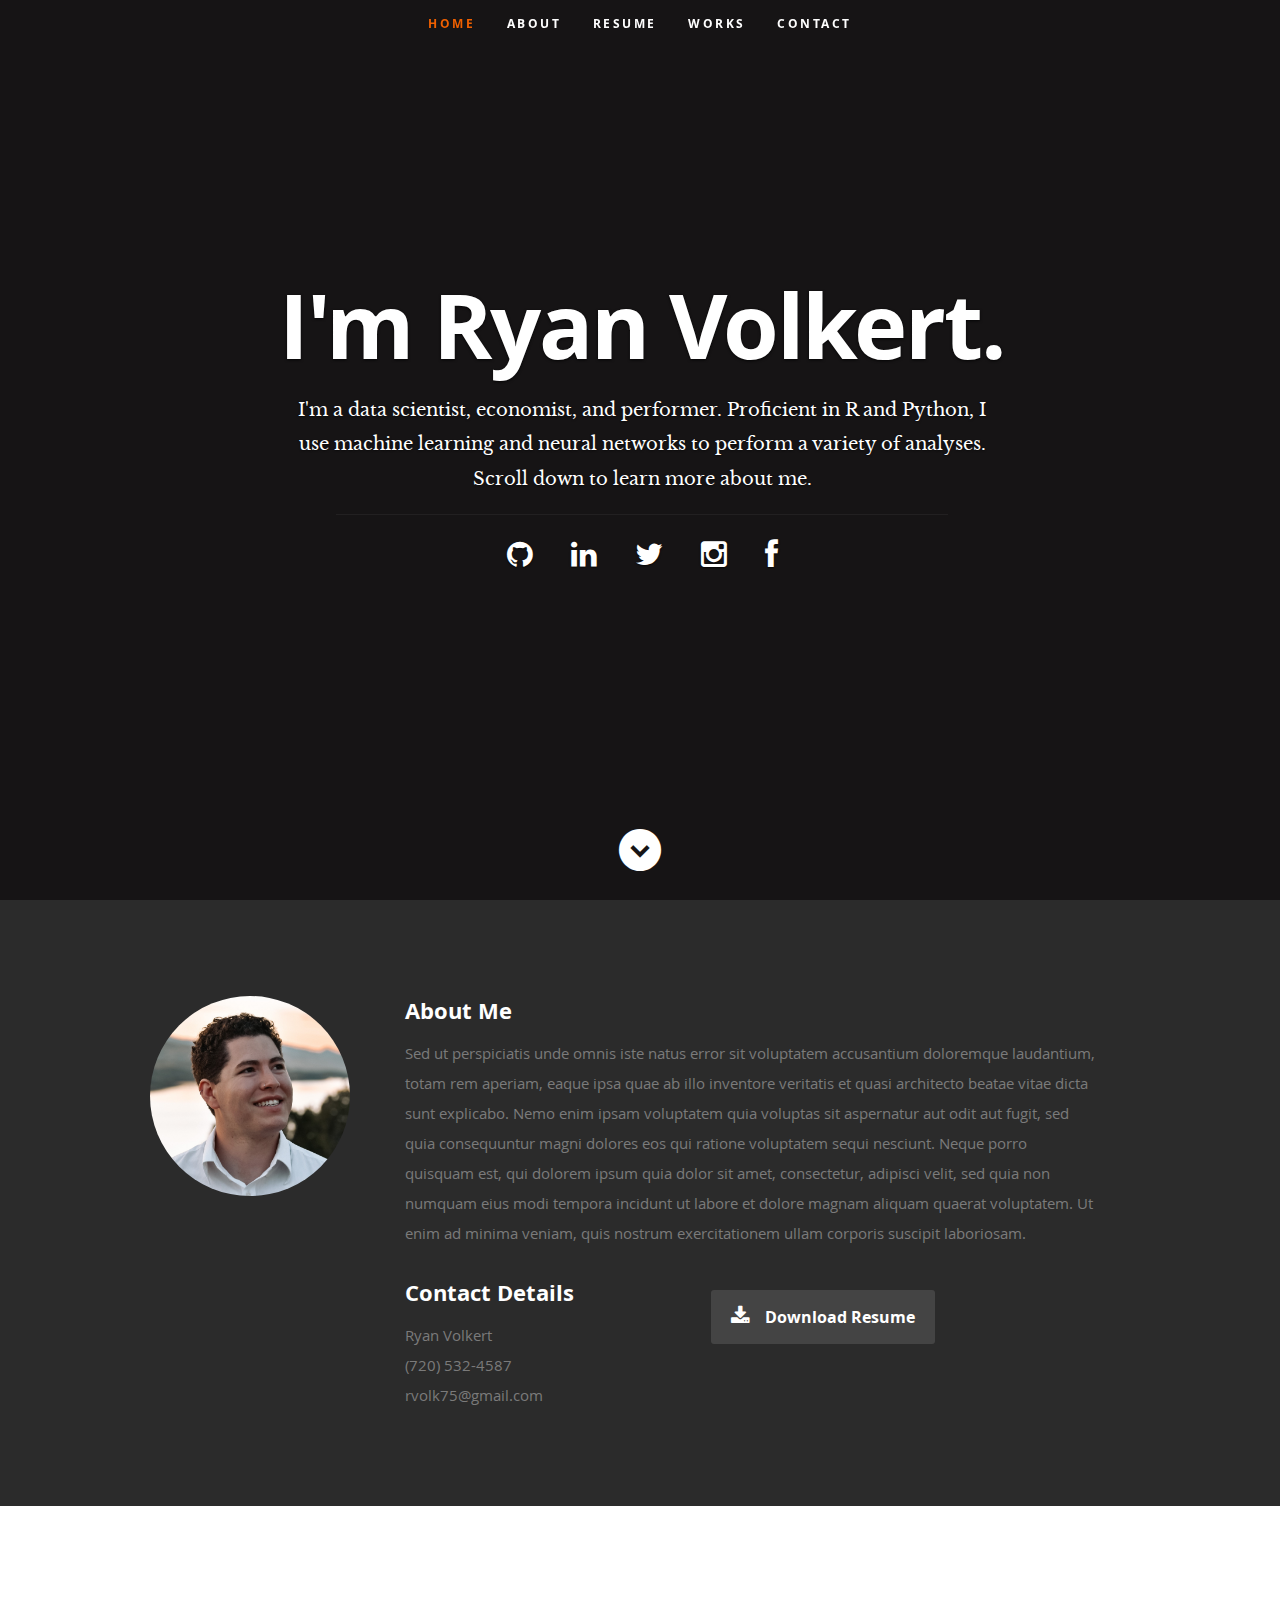
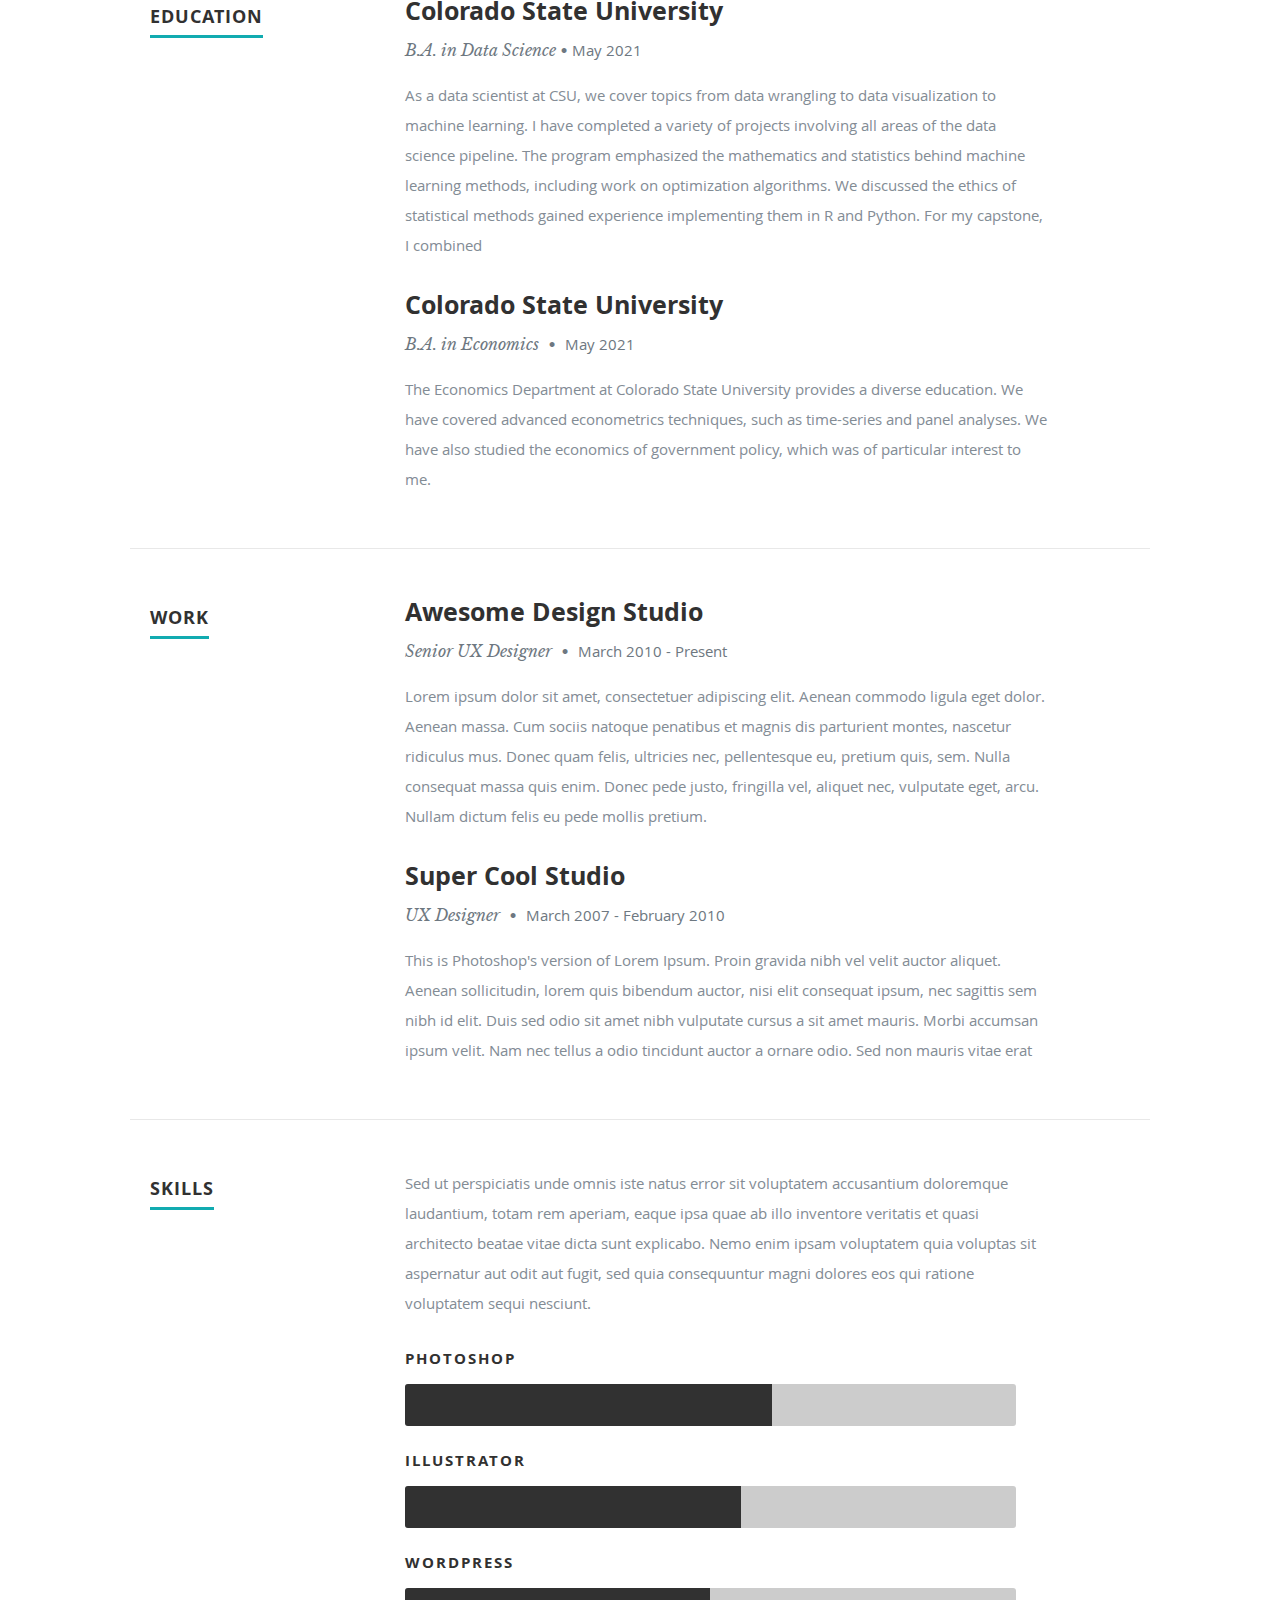
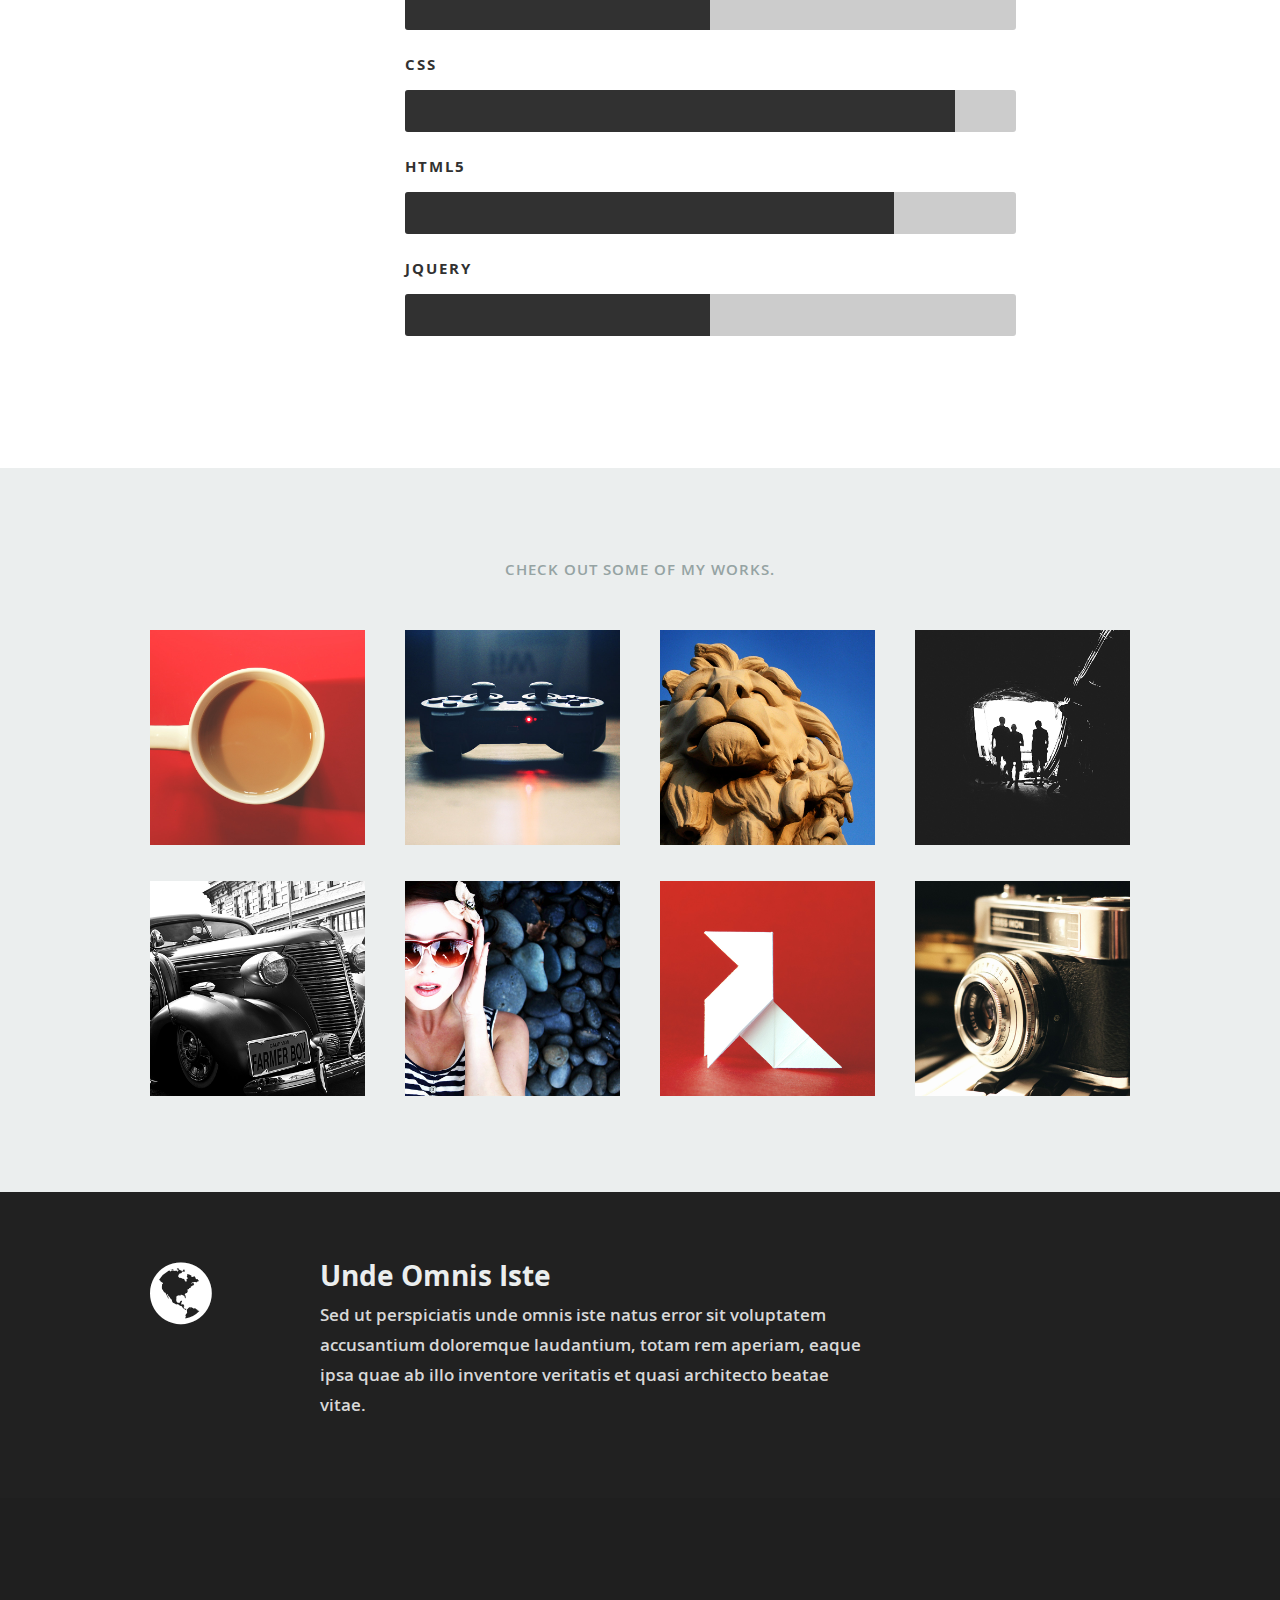
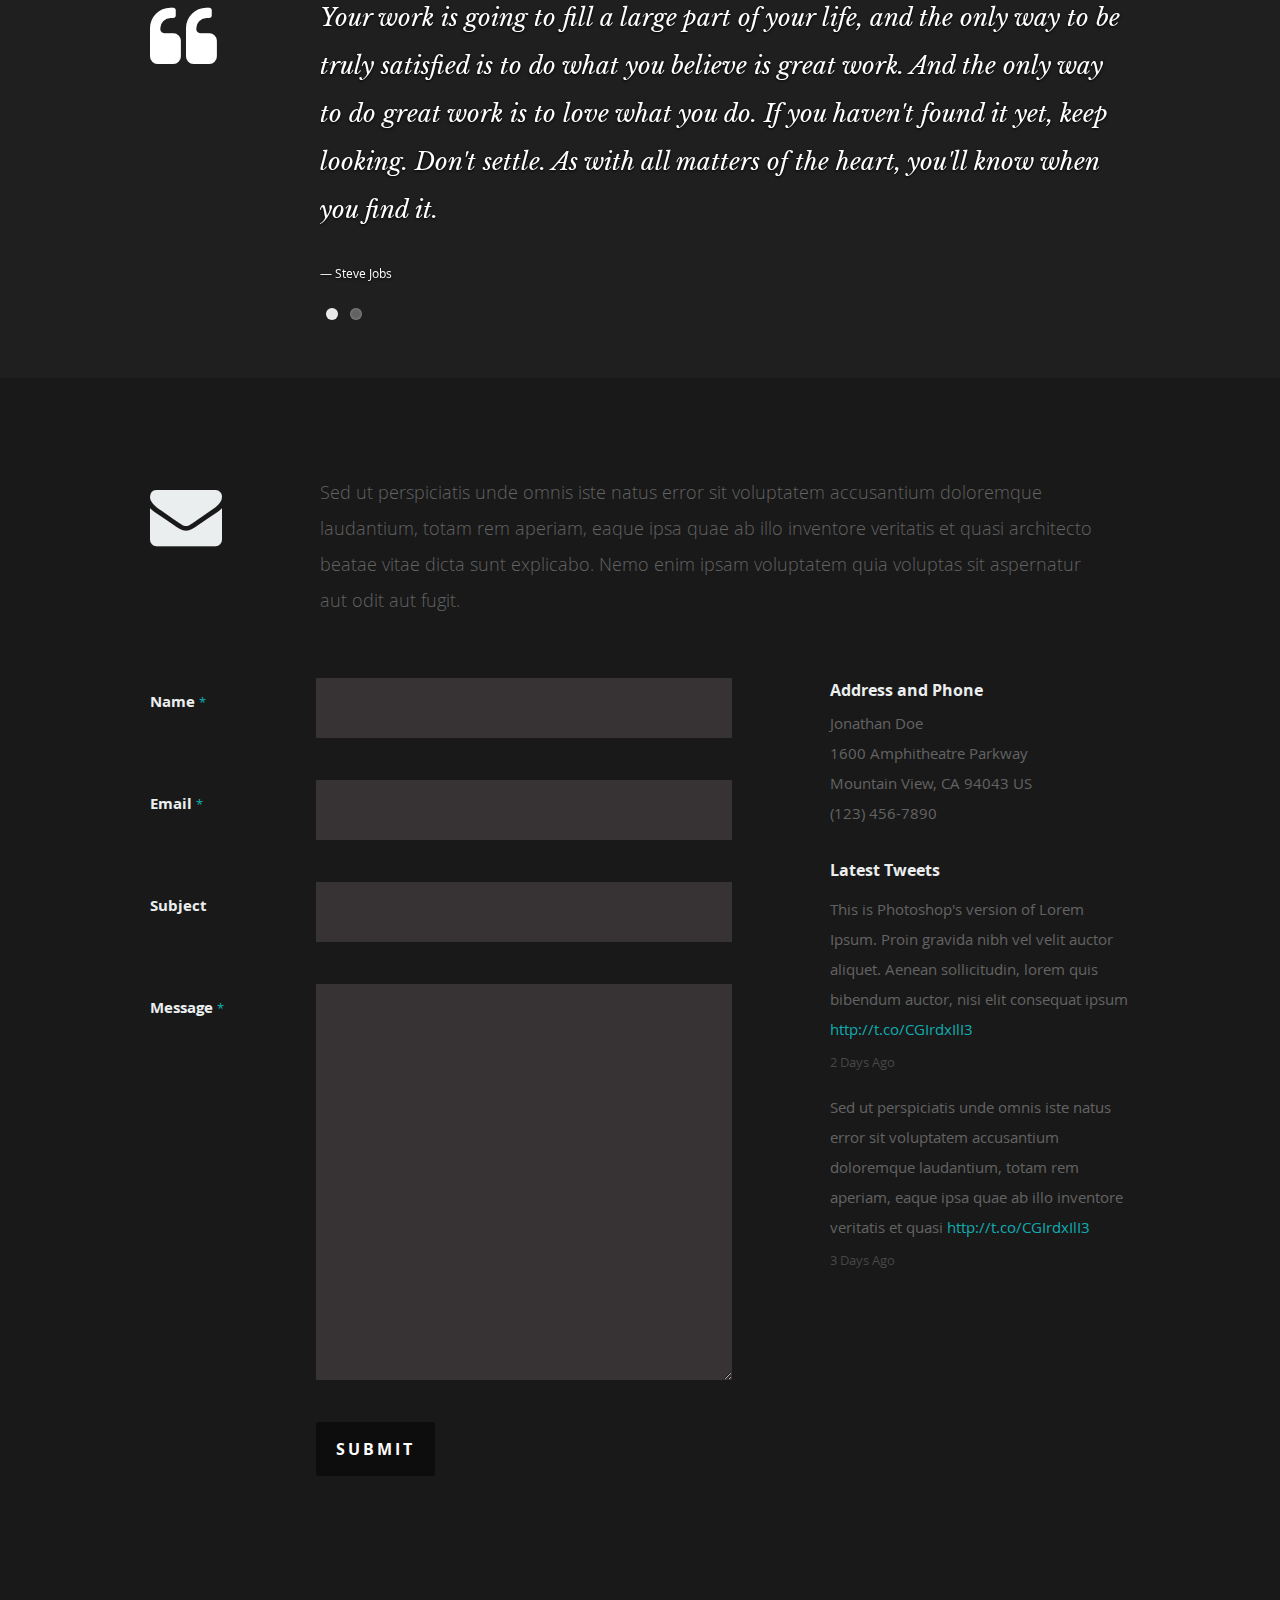
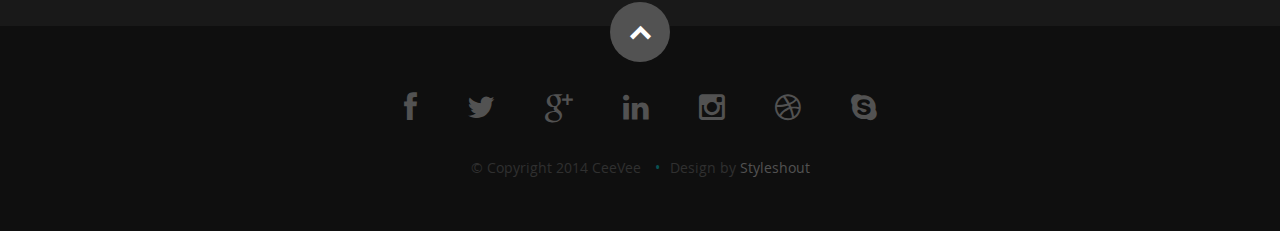
==== commit 049c2833: "Update header" ====
--- a/index.html
+++ b/index.html
@@ -7,7 +7,7 @@
    <!--- Basic Page Needs
    ================================================== -->
    <meta charset="utf-8">
-	<title>Ceevee - Free Responsive HTML5/CSS3 Template</title>
+	<title>Ryan Volkert</title>
 	<meta name="description" content="">
 	<meta name="author" content="">
 
@@ -46,9 +46,8 @@
          <ul id="nav" class="nav">
             <li class="current"><a class="smoothscroll" href="#home">Home</a></li>
             <li><a class="smoothscroll" href="#about">About</a></li>
-	         <li><a class="smoothscroll" href="#resume">Resume</a></li>
+	    <li><a class="smoothscroll" href="#resume">Resume</a></li>
             <li><a class="smoothscroll" href="#portfolio">Works</a></li>
-            <li><a class="smoothscroll" href="#testimonials">Testimonials</a></li>
             <li><a class="smoothscroll" href="#contact">Contact</a></li>
          </ul> <!-- end #nav -->
 
@@ -56,19 +55,17 @@
 
       <div class="row banner">
          <div class="banner-text">
-            <h1 class="responsive-headline">I'm Jonathan Doe.</h1>
-            <h3>I'm a Manila based <span>graphic designer</span>, <span>illustrator</span> and <span>webdesigner</span> creating awesome and
-            effective visual identities for companies of all sizes around the globe. Let's <a class="smoothscroll" href="#about">start scrolling</a>
-            and learn more <a class="smoothscroll" href="#about">about me</a>.</h3>
+            <h1 class="responsive-headline">I'm Ryan Volkert.</h1>
+            <h3><span>I'm a data scientist, economist, and performer. Proficient in R and Python,
+		I use machine learning and neural networks to perform a variety of analyses.
+		Scroll down to learn more <a class="smoothscroll" href="#about">about me</a>.</span></h3>
             <hr />
             <ul class="social">
-               <li><a href="#"><i class="fa fa-facebook"></i></a></li>
-               <li><a href="#"><i class="fa fa-twitter"></i></a></li>
-               <li><a href="#"><i class="fa fa-google-plus"></i></a></li>
-               <li><a href="#"><i class="fa fa-linkedin"></i></a></li>
-               <li><a href="#"><i class="fa fa-instagram"></i></a></li>
-               <li><a href="#"><i class="fa fa-dribbble"></i></a></li>
-               <li><a href="#"><i class="fa fa-skype"></i></a></li>
+	       <li><a href="https://github.com/rsvolkert"><i class="fa fa-github"></i></a></li>
+	       <li><a href="https://www.linkedin.com/in/ryanvolkert/"><i class="fa fa-linkedin"></i></a></li>
+               <li><a href="https://twitter.com/thebreadofrye"><i class="fa fa-twitter"></i></a></li>               
+               <li><a href="https://www.instagram.com/the_bread_of_rye/"><i class="fa fa-instagram"></i></a></li>
+               <li><a href="https://www.facebook.com/profile.php?id=675558541"><i class="fa fa-facebook"></i></a></li>
             </ul>
          </div>
       </div>
@@ -88,7 +85,7 @@
 
          <div class="three columns">
 
-            <img class="profile-pic"  src="images/profilepic.jpg" alt="" />
+            <img class="profile-pic"  src="images/headshot(copy).jpg" alt="" />
 
          </div>
 
@@ -110,19 +107,16 @@
 
                   <h2>Contact Details</h2>
                   <p class="address">
-						   <span>Jonathan Doe</span><br>
-						   <span>1600 Amphitheatre Parkway<br>
-						         Mountain View, CA 94043 US
-                     </span><br>
-						   <span>(123)456-7890</span><br>
-                     <span>anyone@website.com</span>
+						   <span>Ryan Volkert</span><br>
+						   <span>(720) 532-4587</span><br>
+                     <span>rvolk75@gmail.com</span>
 					   </p>
 
                </div>
 
                <div class="columns download">
                   <p>
-                     <a href="#" class="button"><i class="fa fa-download"></i>Download Resume</a>
+                     <a href="Volkert-Resume.pdf" class="button"><i class="fa fa-download"></i>Download Resume</a>
                   </p>
                </div>
 
@@ -153,14 +147,15 @@
 
                <div class="twelve columns">
 
-                  <h3>University of Life</h3>
-                  <p class="info">Master in Graphic Design <span>&bull;</span> <em class="date">April 2007</em></p>
+                  <h3>Colorado State University</h3>
+                  <p class="info">B.A. in Data Science <spaspan>&bull;</span> <em class="date">May 2021</em></p>
 
                   <p>
-                  Lorem ipsum dolor sit amet, consectetuer adipiscing elit. Aenean commodo ligula eget dolor. Aenean massa.
-                  Cum sociis natoque penatibus et magnis dis parturient montes, nascetur ridiculus mus. Donec quam felis,
-                  ultricies nec, pellentesque eu, pretium quis, sem. Nulla consequat massa quis enim.
-                  Donec pede justo, fringilla vel, aliquet nec, vulputate eget, arcu. Nullam dictum felis eu pede mollis pretium.
+		  As a data scientist at CSU, we cover topics from data wrangling to data visualization to machine learning.
+		  I have completed a variety of projects involving all areas of the data science pipeline. The program
+		  emphasized the mathematics and statistics behind machine learning methods, including work on optimization algorithms.
+		  We discussed the ethics of statistical methods gained experience implementing them in R and Python.
+		  For my capstone, I combined 
                   </p>
 
                </div>
@@ -171,14 +166,14 @@
 
                <div class="twelve columns">
 
-                  <h3>School of Cool Designers</h3>
-                  <p class="info">B.A. Degree in Graphic Design <span>&bull;</span> <em class="date">March 2003</em></p>
+                  <h3>Colorado State University</h3>
+                  <p class="info">B.A. in Economics <span>&bull;</span> <em class="date">May 2021</em></p>
 
                   <p>
-                  This is Photoshop's version  of Lorem Ipsum. Proin gravida nibh vel velit auctor aliquet.
-                  Aenean sollicitudin, lorem quis bibendum auctor, nisi elit consequat ipsum, nec sagittis sem
-                  nibh id elit. Duis sed odio sit amet nibh vulputate cursus a sit amet mauris. Morbi accumsan
-                  ipsum velit. Nam nec tellus a odio tincidunt auctor a ornare odio. Sed non  mauris vitae erat
+                  The Economics Department at Colorado State University provides a diverse education.
+		  We have covered advanced econometrics techniques, such as time-series and panel analyses.
+		  We have also studied the economics of government policy, which was of particular interest to me.
+		  
                   </p>
 
                </div>
--- a/css/layout.css
+++ b/css/layout.css
@@ -33,7 +33,7 @@
    height: 800px;
    min-height: 500px;
    width: 100%;
-   background: #161415 url(../images/header-background.jpg) no-repeat top center;
+   background: #161415 url(../images/header.jpg) no-repeat top center;
    background-size: cover !important;
 	-webkit-background-size: cover !important;
    text-align: center;
@@ -207,8 +207,8 @@
 }
 #about .profile-pic {
    position: relative;
-   width: 120px;
-   height: 120px;
+   width: 200px;
+   height: 200px;
    border-radius: 100%;
 }
 #about .contact-details { width: 41.66667%; }
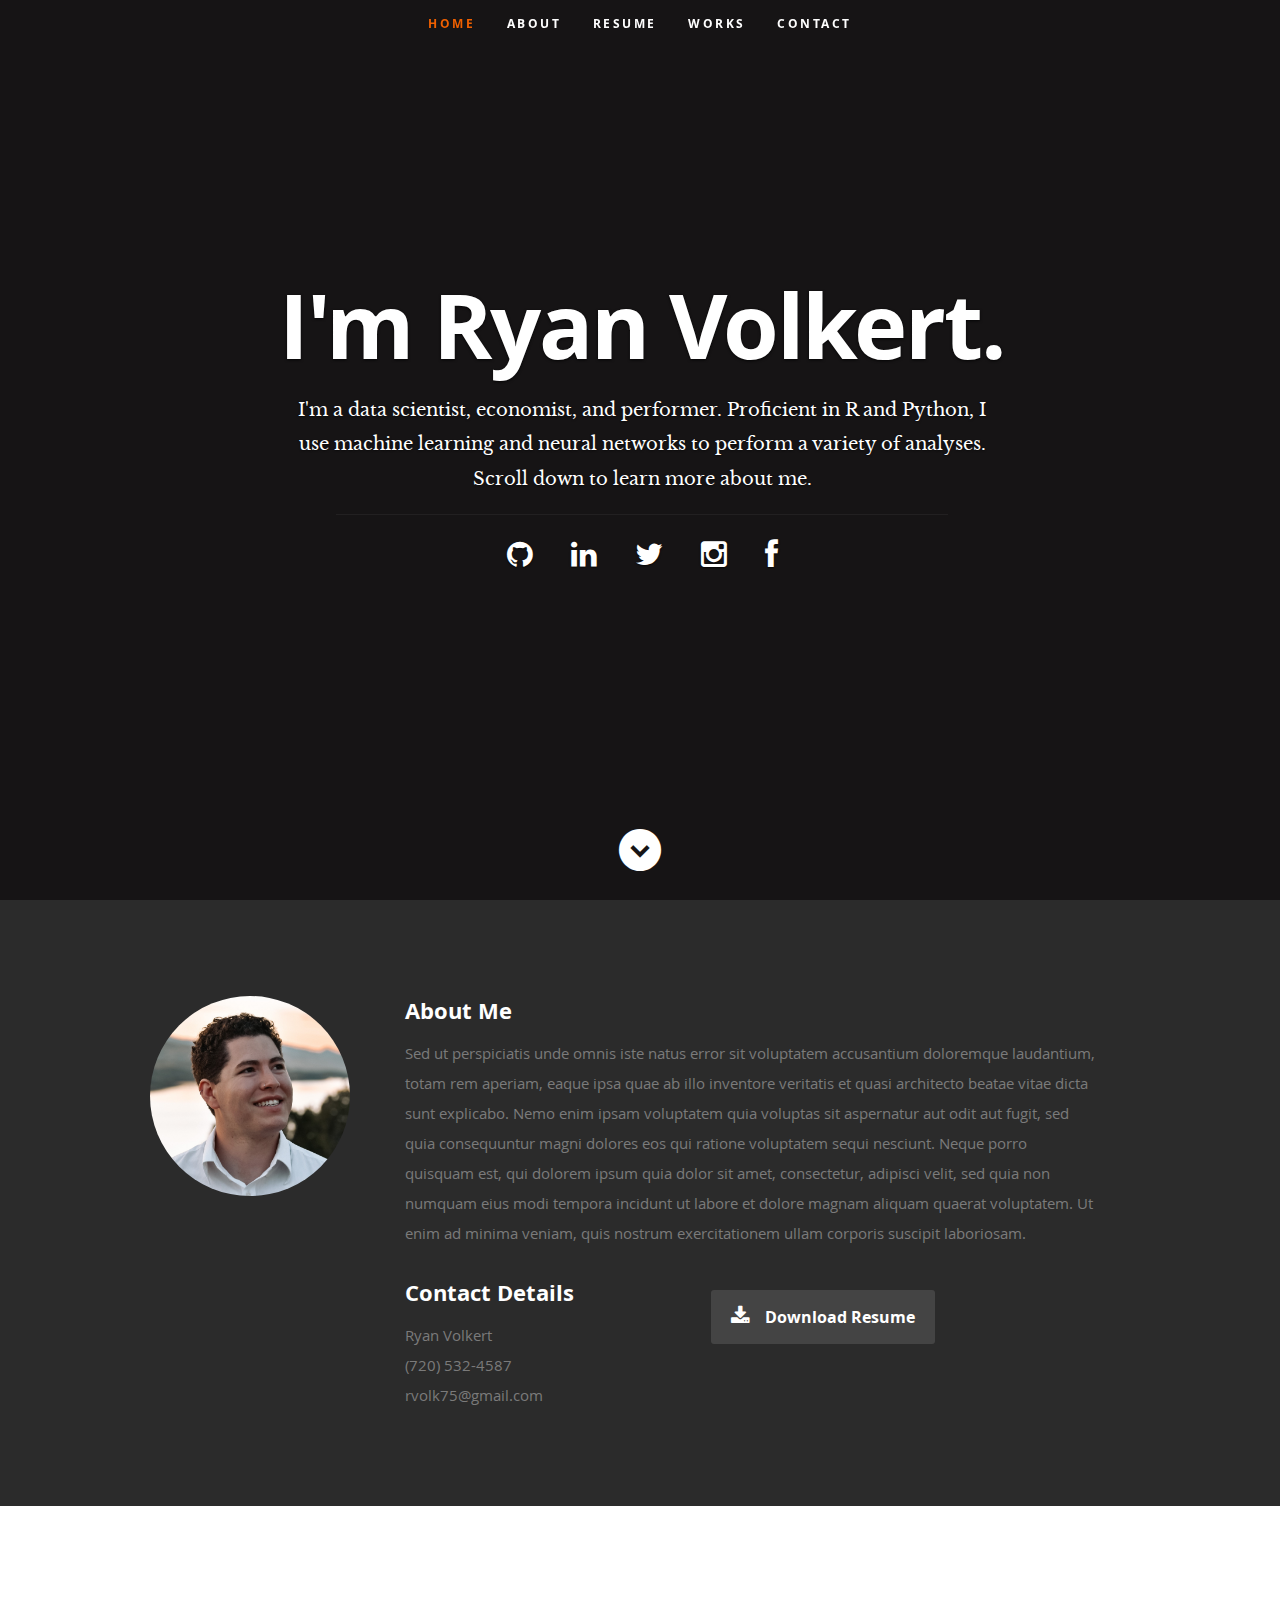
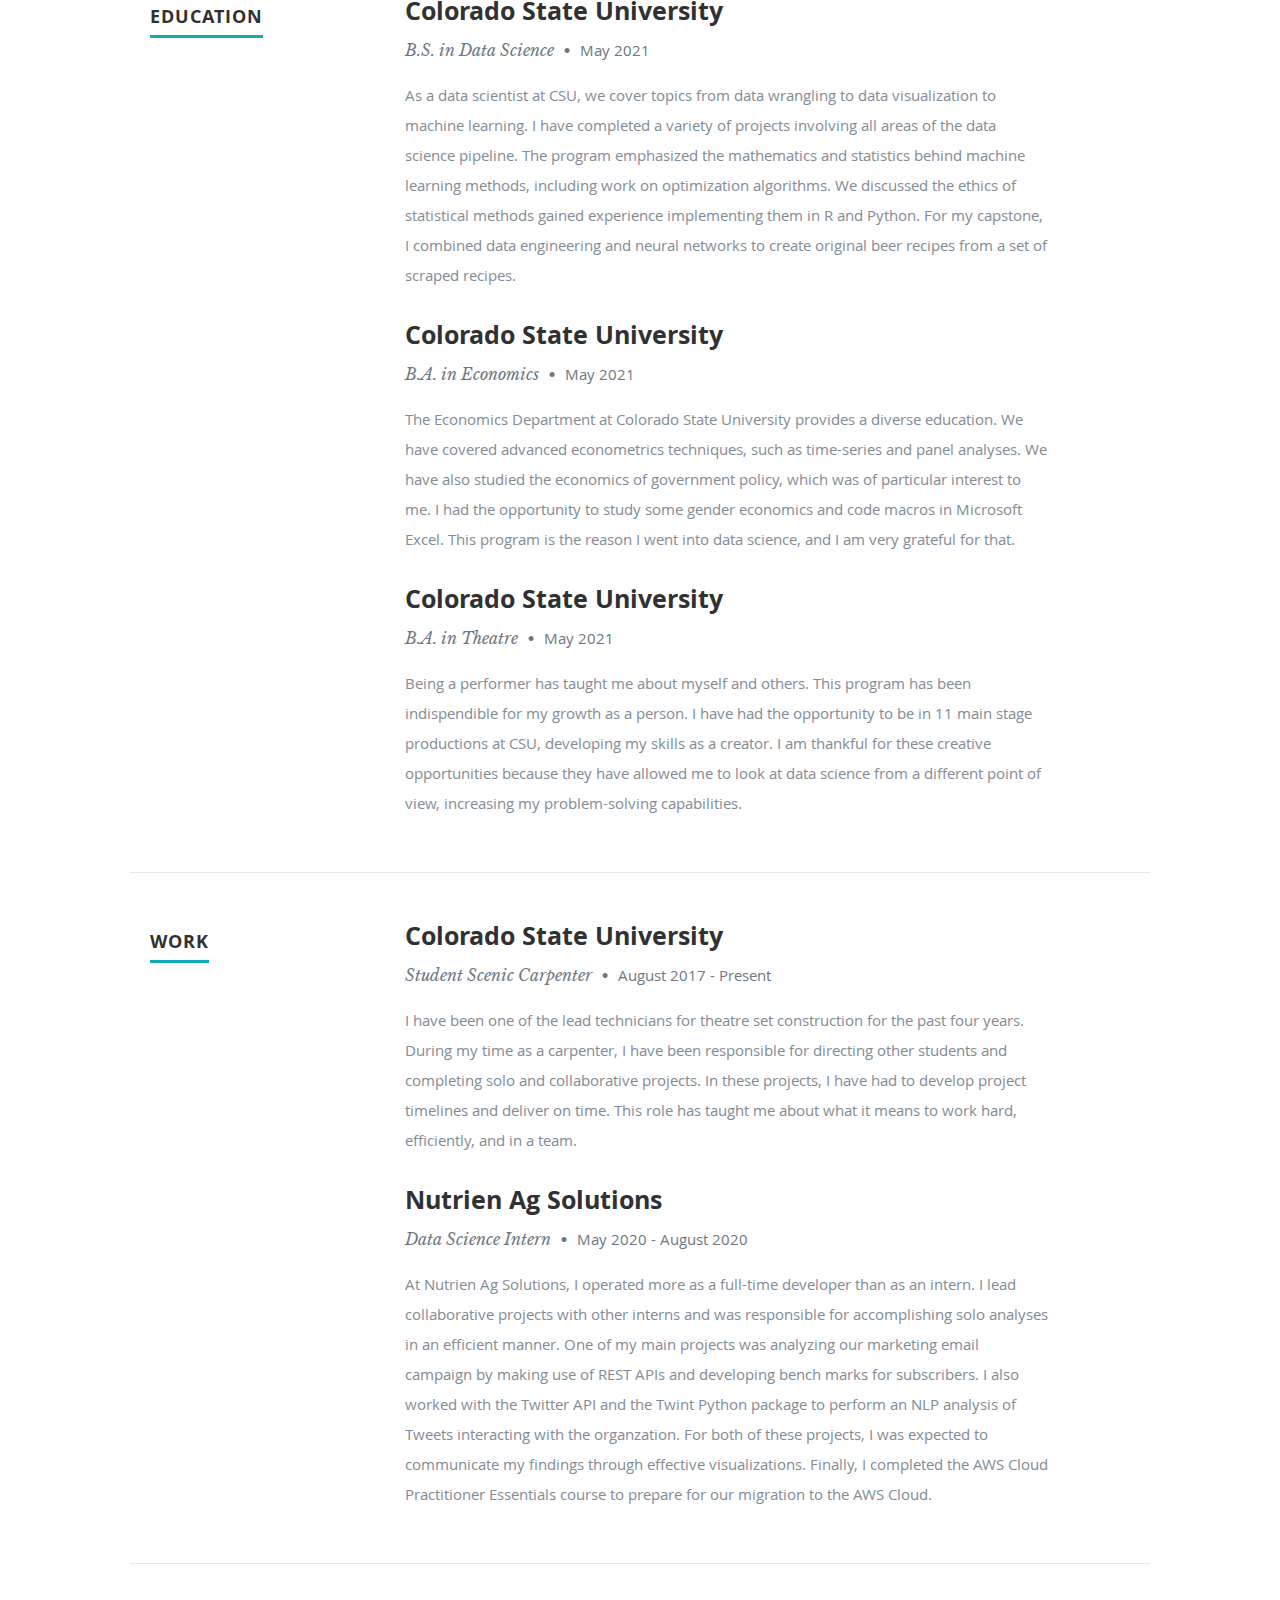
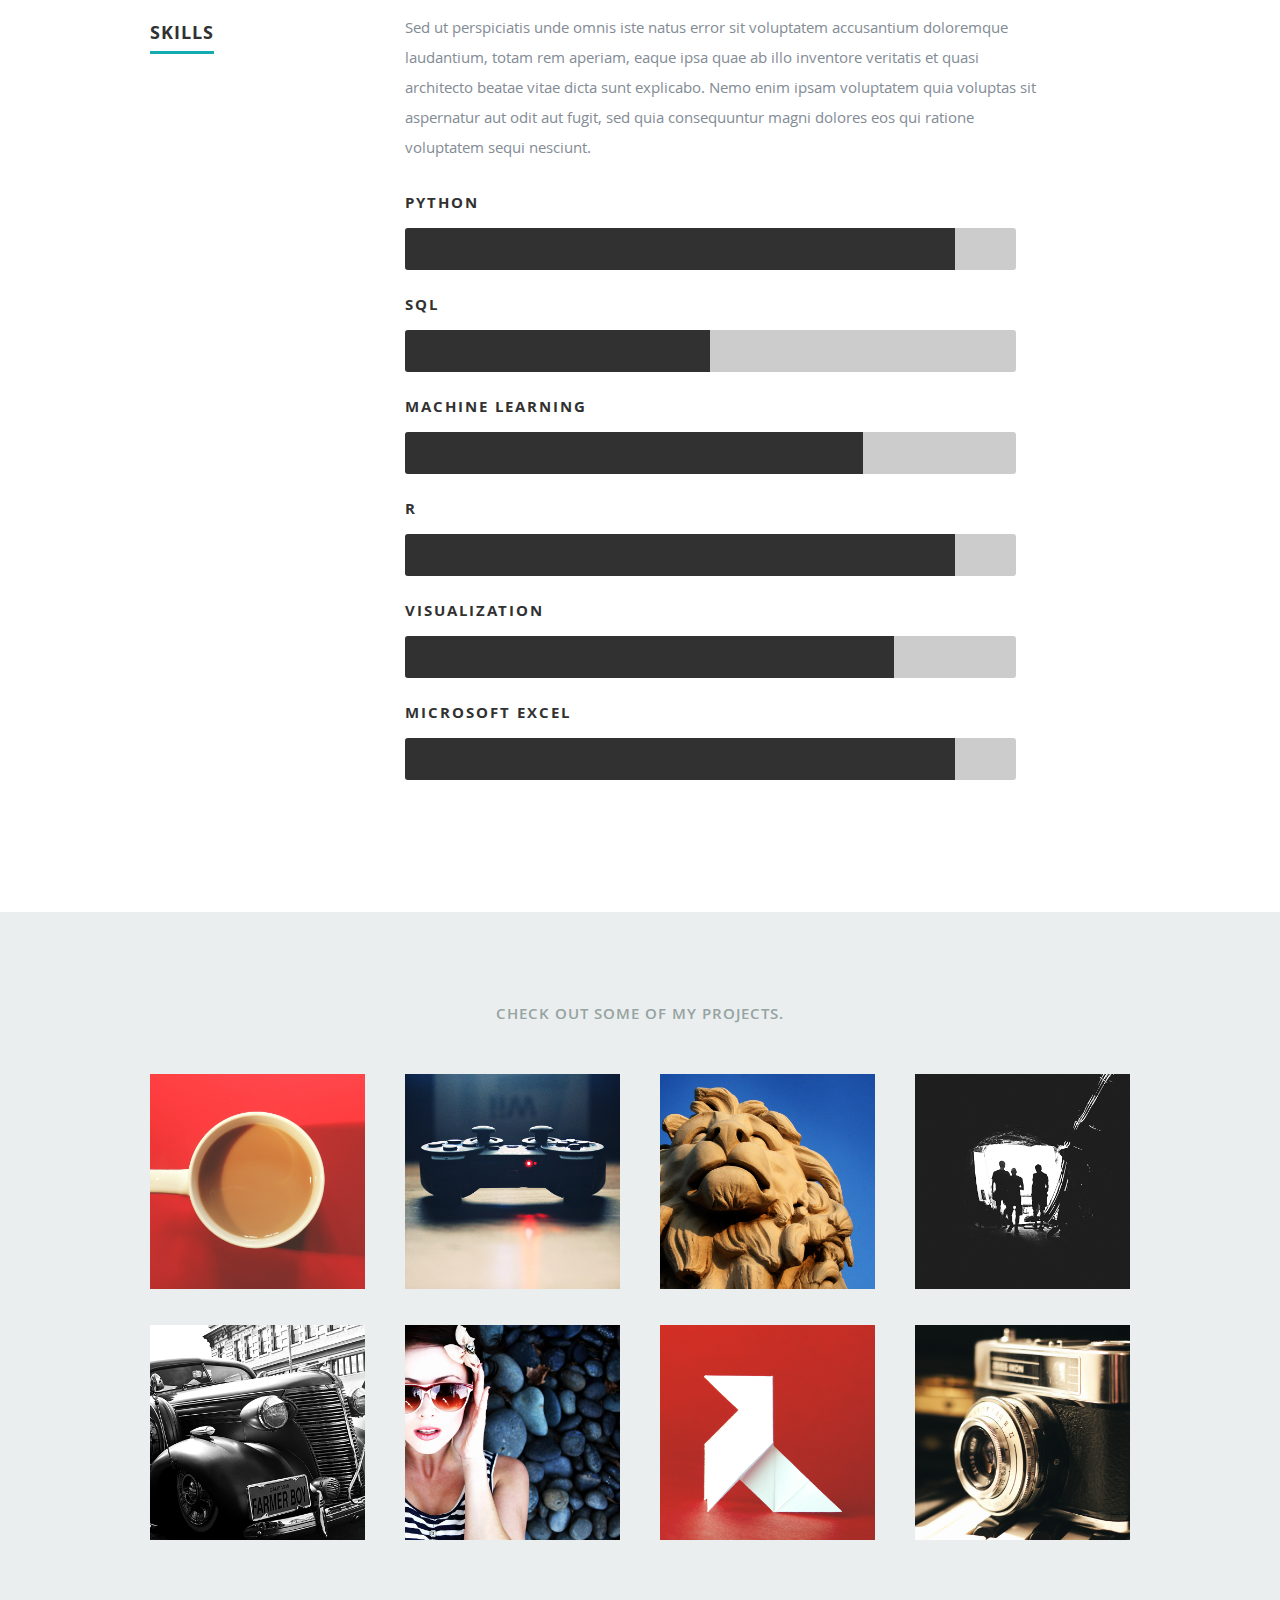
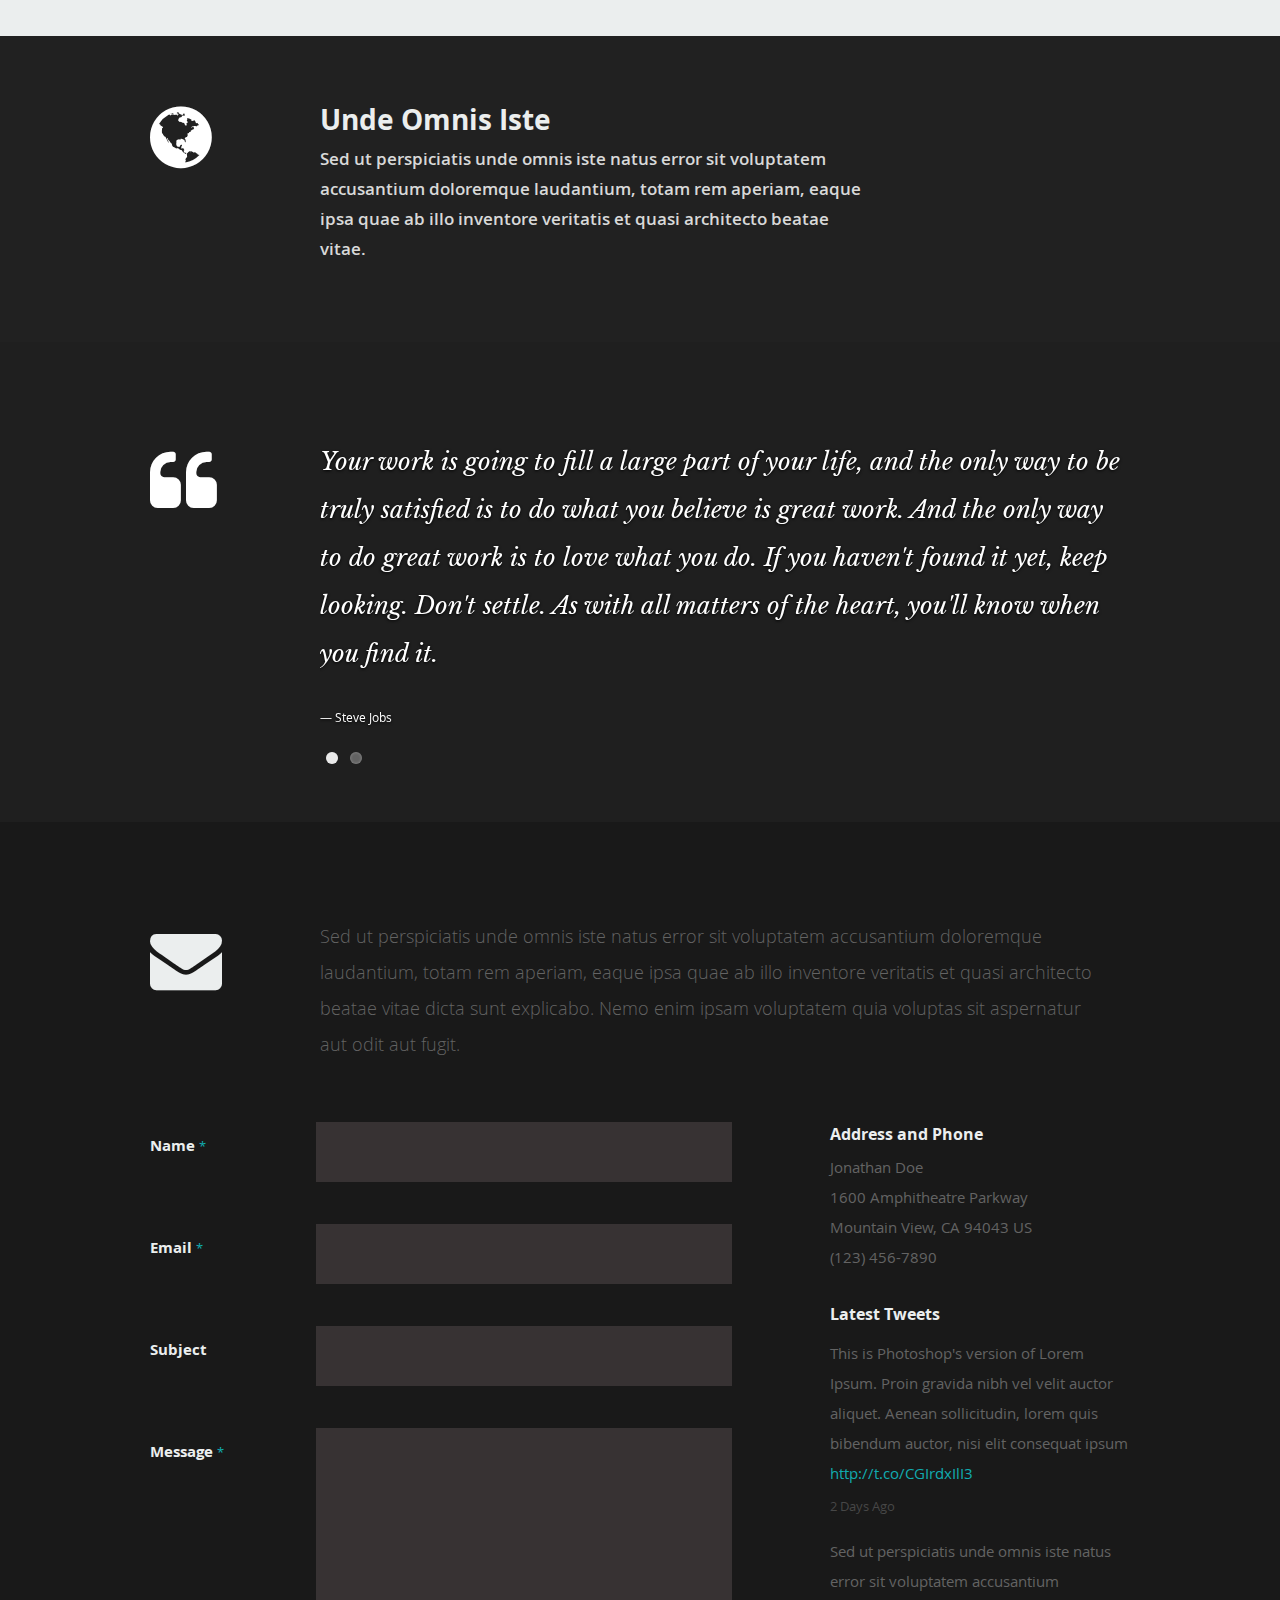
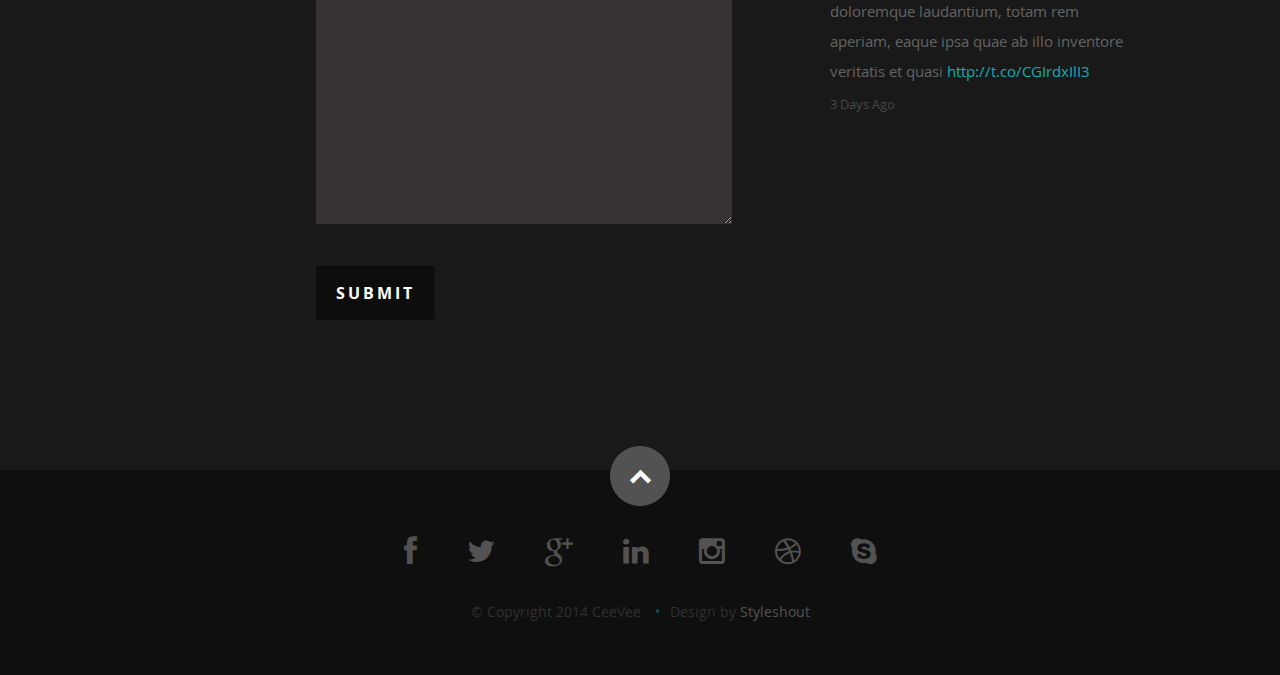
==== commit 524144a6: "Up to portfolio" ====
--- a/index.html
+++ b/index.html
@@ -148,14 +148,15 @@
                <div class="twelve columns">
 
                   <h3>Colorado State University</h3>
-                  <p class="info">B.A. in Data Science <spaspan>&bull;</span> <em class="date">May 2021</em></p>
+                  <p class="info">B.S. in Data Science <span>&bull;</span> <em class="date">May 2021</em></p>
 
                   <p>
 		  As a data scientist at CSU, we cover topics from data wrangling to data visualization to machine learning.
 		  I have completed a variety of projects involving all areas of the data science pipeline. The program
 		  emphasized the mathematics and statistics behind machine learning methods, including work on optimization algorithms.
 		  We discussed the ethics of statistical methods gained experience implementing them in R and Python.
-		  For my capstone, I combined 
+		  For my capstone, I combined data engineering and neural networks to create original beer recipes from a set
+		  of scraped recipes.
                   </p>
 
                </div>
@@ -173,12 +174,31 @@
                   The Economics Department at Colorado State University provides a diverse education.
 		  We have covered advanced econometrics techniques, such as time-series and panel analyses.
 		  We have also studied the economics of government policy, which was of particular interest to me.
-		  
+		  I had the opportunity to study some gender economics and code macros in Microsoft Excel. This program
+		  is the reason I went into data science, and I am very grateful for that.
                   </p>
 
                </div>
 
             </div> <!-- item end -->
+
+	    <div class="row item">
+
+	       <div class="twelve columns">
+		
+		  <h3>Colorado State University</h3>
+		  <p class="info">B.A. in Theatre <span>&bull;</span> <em class="date">May 2021</em></p>
+
+		  <p>
+		  Being a performer has taught me about myself and others. This program has been indispendible for my growth as a
+		  person. I have had the opportunity to be in 11 main stage productions at CSU, developing my skills as a creator.
+		  I am thankful for these creative opportunities because they have allowed me to look at data science from a
+		  different point of view, increasing my problem-solving capabilities.
+		  </p>
+
+	       </div>
+	  
+	    </div> <!-- item end -->
 
          </div> <!-- main-col end -->
 
@@ -199,14 +219,14 @@
 
                <div class="twelve columns">
 
-                  <h3>Awesome Design Studio</h3>
-                  <p class="info">Senior UX Designer <span>&bull;</span> <em class="date">March 2010 - Present</em></p>
+                  <h3>Colorado State University</h3>
+                  <p class="info">Student Scenic Carpenter <span>&bull;</span> <em class="date">August 2017 - Present</em></p>
 
                   <p>
-                  Lorem ipsum dolor sit amet, consectetuer adipiscing elit. Aenean commodo ligula eget dolor. Aenean massa.
-                  Cum sociis natoque penatibus et magnis dis parturient montes, nascetur ridiculus mus. Donec quam felis,
-                  ultricies nec, pellentesque eu, pretium quis, sem. Nulla consequat massa quis enim.
-                  Donec pede justo, fringilla vel, aliquet nec, vulputate eget, arcu. Nullam dictum felis eu pede mollis pretium.
+                  I have been one of the lead technicians for theatre set construction for the past four years. During my time
+		  as a carpenter, I have been responsible for directing other students and completing solo and collaborative projects.
+		  In these projects, I have had to develop project timelines and deliver on time. This role has taught me about
+		  what it means to work hard, efficiently, and in a team.
                   </p>
 
                </div>
@@ -217,14 +237,16 @@
 
                <div class="twelve columns">
 
-                  <h3>Super Cool Studio</h3>
-                  <p class="info">UX Designer <span>&bull;</span> <em class="date">March 2007 - February 2010</em></p>
+                  <h3>Nutrien Ag Solutions</h3>
+                  <p class="info">Data Science Intern <span>&bull;</span> <em class="date">May 2020 - August 2020</em></p>
 
                   <p>
-                  This is Photoshop's version  of Lorem Ipsum. Proin gravida nibh vel velit auctor aliquet.
-                  Aenean sollicitudin, lorem quis bibendum auctor, nisi elit consequat ipsum, nec sagittis sem
-                  nibh id elit. Duis sed odio sit amet nibh vulputate cursus a sit amet mauris. Morbi accumsan
-                  ipsum velit. Nam nec tellus a odio tincidunt auctor a ornare odio. Sed non  mauris vitae erat
+                  At Nutrien Ag Solutions, I operated more as a full-time developer than as an intern. I lead collaborative projects
+		  with other interns and was responsible for accomplishing solo analyses in an efficient manner. One of my main projects was
+		  analyzing our marketing email campaign by making use of REST APIs and developing bench marks for subscribers.
+		  I also worked with the Twitter API and the Twint Python package to perform an NLP analysis of Tweets interacting with
+		  the organzation. For both of these projects, I was expected to communicate my findings through effective visualizations.
+		  Finally, I completed the AWS Cloud Practitioner Essentials course to prepare for our migration to the AWS Cloud.
                   </p>
 
                </div>
@@ -255,12 +277,12 @@
 				<div class="bars">
 
 				   <ul class="skills">
-					   <li><span class="bar-expand photoshop"></span><em>Photoshop</em></li>
-                  <li><span class="bar-expand illustrator"></span><em>Illustrator</em></li>
-						<li><span class="bar-expand wordpress"></span><em>Wordpress</em></li>
-						<li><span class="bar-expand css"></span><em>CSS</em></li>
-						<li><span class="bar-expand html5"></span><em>HTML5</em></li>
-                  <li><span class="bar-expand jquery"></span><em>jQuery</em></li>
+					   <li><span class="bar-expand python"></span><em>Python</em></li>
+                  <li><span class="bar-expand sql"></span><em>SQL</em></li>
+						<li><span class="bar-expand ml"></span><em>Machine Learning</em></li>
+						<li><span class="bar-expand r"></span><em>R</em></li>
+						<li><span class="bar-expand viz"></span><em>Visualization</em></li>
+                  <li><span class="bar-expand excel"></span><em>Microsoft Excel</em></li>
 					</ul>
 
 				</div><!-- end skill-bars -->
@@ -280,7 +302,7 @@
 
          <div class="twelve columns collapsed">
 
-            <h1>Check Out Some of My Works.</h1>
+            <h1>Check Out Some of My Projects.</h1>
 
             <!-- portfolio-wrapper -->
             <div id="portfolio-wrapper" class="bgrid-quarters s-bgrid-thirds cf">
--- a/css/layout.css
+++ b/css/layout.css
@@ -325,85 +325,85 @@
    border-radius: 3px 0 0 3px;
 }
 
-.photoshop {
-  	width: 60%;
-  	-moz-animation: photoshop 2s ease;
-  	-webkit-animation: photoshop 2s ease;
-}
-.illustrator {
-  	width: 55%;
-  	-moz-animation: illustrator 2s ease;
-  	-webkit-animation: illustrator 2s ease;
-}
-.wordpress {
+.python {
+  	width: 90%;
+  	-moz-animation: python 2s ease;
+  	-webkit-animation: python 2s ease;
+}
+.r {
+  	width: 90%;
+  	-moz-animation: r 2s ease;
+  	-webkit-animation: r 2s ease;
+}
+.sql {
   	width: 50%;
-  	-moz-animation: wordpress 2s ease;
-  	-webkit-animation: wordpress 2s ease;
-}
-.css {
+  	-moz-animation: sql 2s ease;
+  	-webkit-animation: sql 2s ease;
+}
+.ml {
+  	width: 75%;
+  	-moz-animation: ml 2s ease;
+  	-webkit-animation: ml 2s ease;
+}
+.viz {
+  	width: 80%;
+  	-moz-animation: viz 2s ease;
+  	-webkit-animation: viz 2s ease;
+}
+.excel {
   	width: 90%;
-  	-moz-animation: css 2s ease;
-  	-webkit-animation: css 2s ease;
-}
-.html5 {
-  	width: 80%;
-  	-moz-animation: html5 2s ease;
-  	-webkit-animation: html5 2s ease;
-}
-.jquery {
-  	width: 50%;
-  	-moz-animation: jquery 2s ease;
-  	-webkit-animation: jquery 2s ease;
-}
-
-@-moz-keyframes photoshop {
-  0%   { width: 0px;  }
-  100% { width: 60%;  }
-}
-@-moz-keyframes illustrator {
-  0%   { width: 0px;  }
-  100% { width: 55%;  }
-}
-@-moz-keyframes wordpress {
+  	-moz-animation: excel 2s ease;
+  	-webkit-animation: excel 2s ease;
+}
+
+@-moz-keyframes python{
+  0%   { width: 0px;  }
+  100% { width: 90%;  }
+}
+@-moz-keyframes r {
+  0%   { width: 0px;  }
+  100% { width: 90%;  }
+}
+@-moz-keyframes sql {
   0%   { width: 0px;  }
   100% { width: 50%;  }
 }
-@-moz-keyframes css {
+@-moz-keyframes ml {
+  0%   { width: 0px;  }
+  100% { width: 75%;  }
+}
+@-moz-keyframes viz {
+  0%   { width: 0px;  }
+  100% { width: 80%;  }
+}
+@-moz-keyframes excel {
   0%   { width: 0px;  }
   100% { width: 90%;  }
 }
-@-moz-keyframes html5 {
+
+@-webkit-keyframes python {
+  0%   { width: 0px;  }
+  100% { width: 90%;  }
+}
+@-webkit-keyframes r {
+  0%   { width: 0px;  }
+  100% { width: 90%;  }
+}
+@-webkit-keyframes sql {
+  0%   { width: 0px;  }
+  100% { width: 50%;  }
+}
+@-webkit-keyframes ml {
+  0%   { width: 0px;  }
+  100% { width: 75%;  }
+}
+@-webkit-keyframes viz {
   0%   { width: 0px;  }
   100% { width: 80%;  }
 }
-@-moz-keyframes jquery {
-  0%   { width: 0px;  }
-  100% { width: 50%;  }
-}
-
-@-webkit-keyframes photoshop {
-  0%   { width: 0px;  }
-  100% { width: 60%;  }
-}
-@-webkit-keyframes illustrator {
-  0%   { width: 0px;  }
-  100% { width: 55%;  }
-}
-@-webkit-keyframes wordpress {
-  0%   { width: 0px;  }
-  100% { width: 50%;  }
-}
-@-webkit-keyframes css {
+@-webkit-keyframes excel {
   0%   { width: 0px;  }
   100% { width: 90%;  }
-}
-@-webkit-keyframes html5 {
-  0%   { width: 0px;  }
-  100% { width: 80%;  }
-}
-@-webkit-keyframes jquery {
-  0%   { width: 0px;  }
-  100% { width: 50%;  }
 }
 
 /* ------------------------------------------------------------------ */
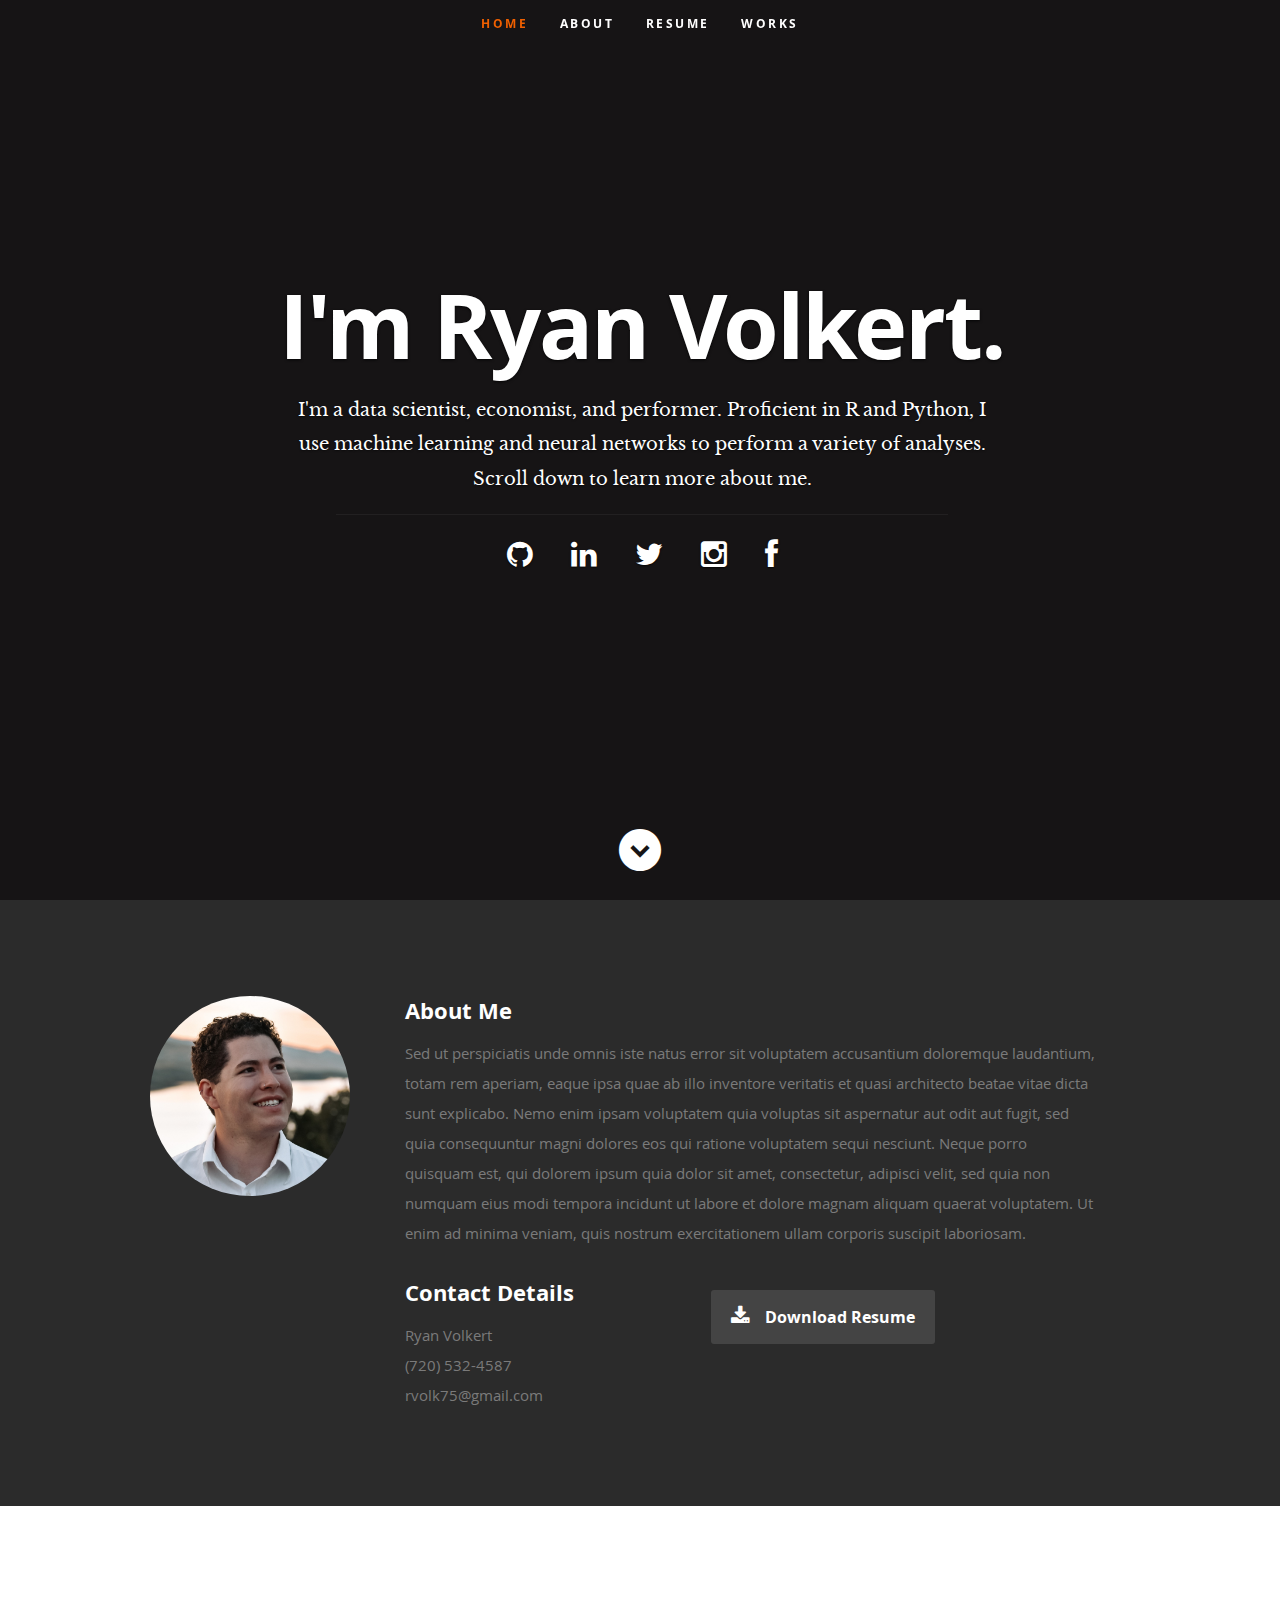
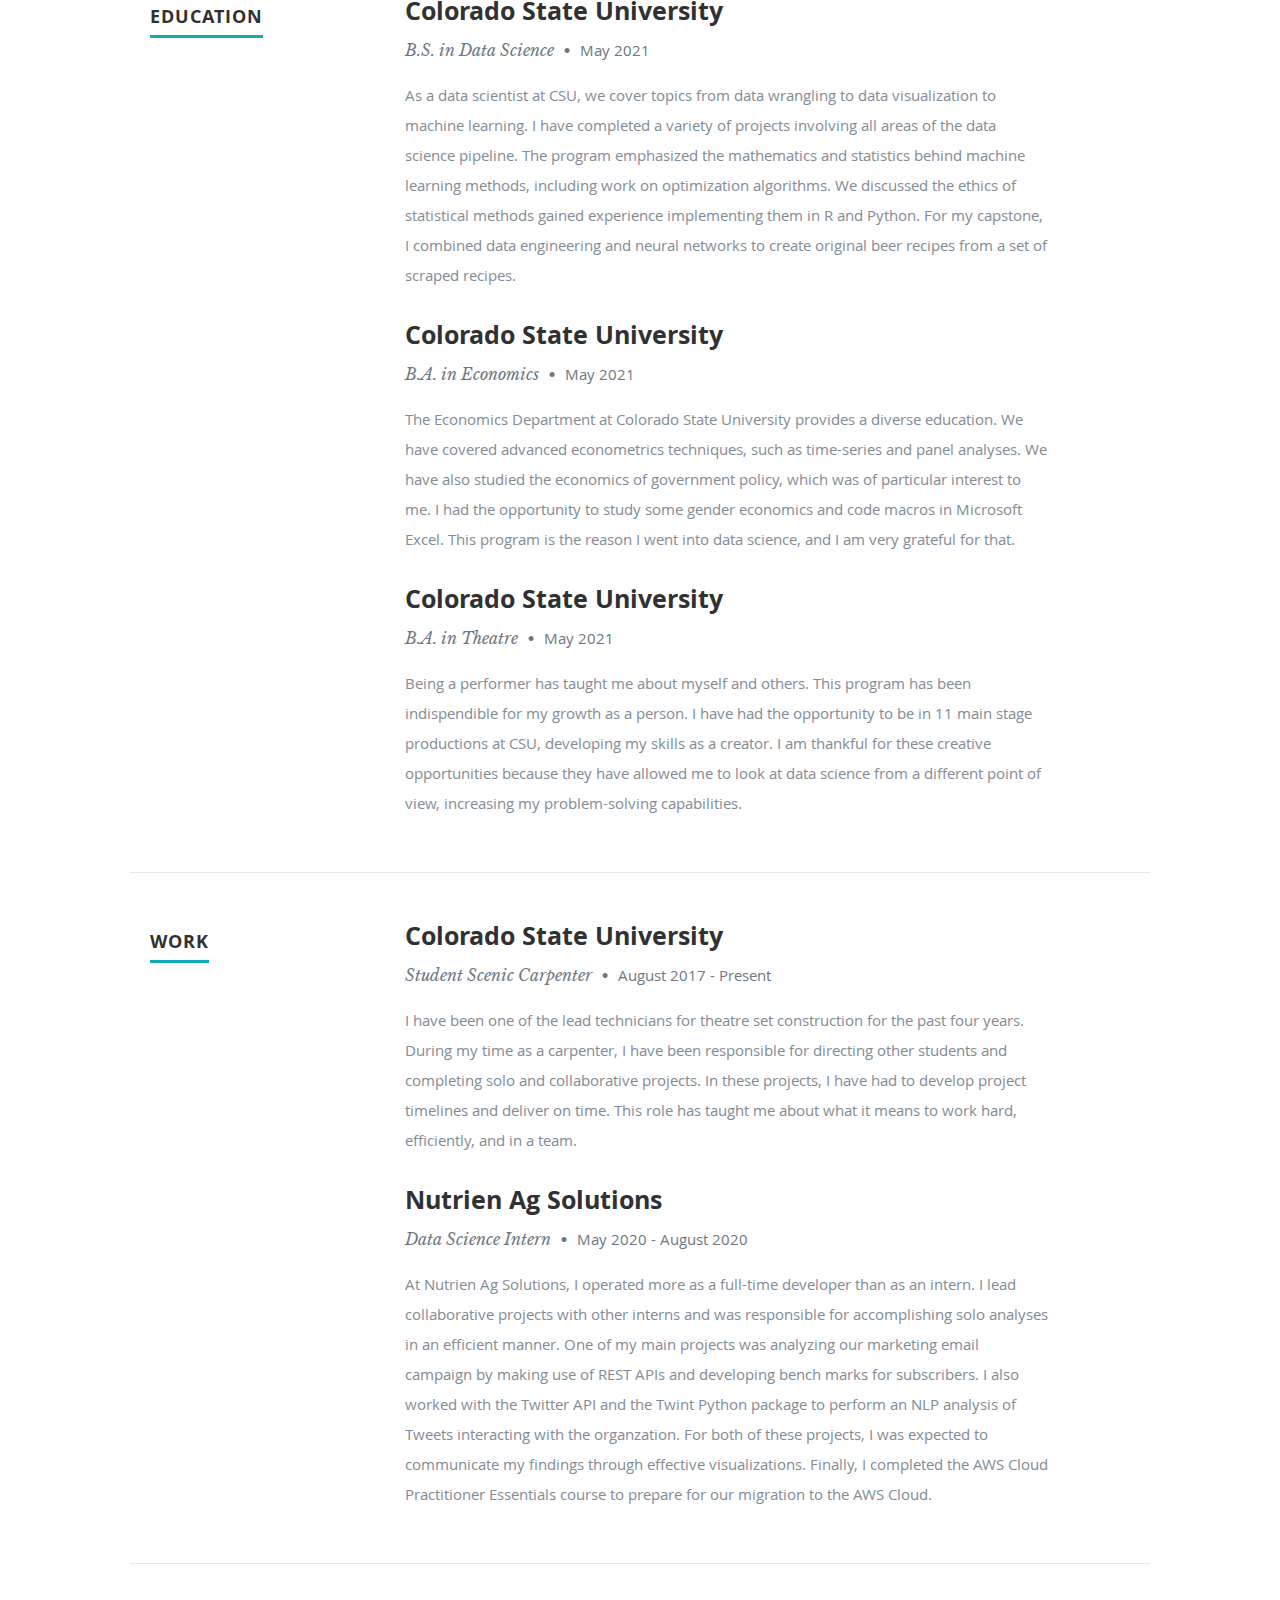
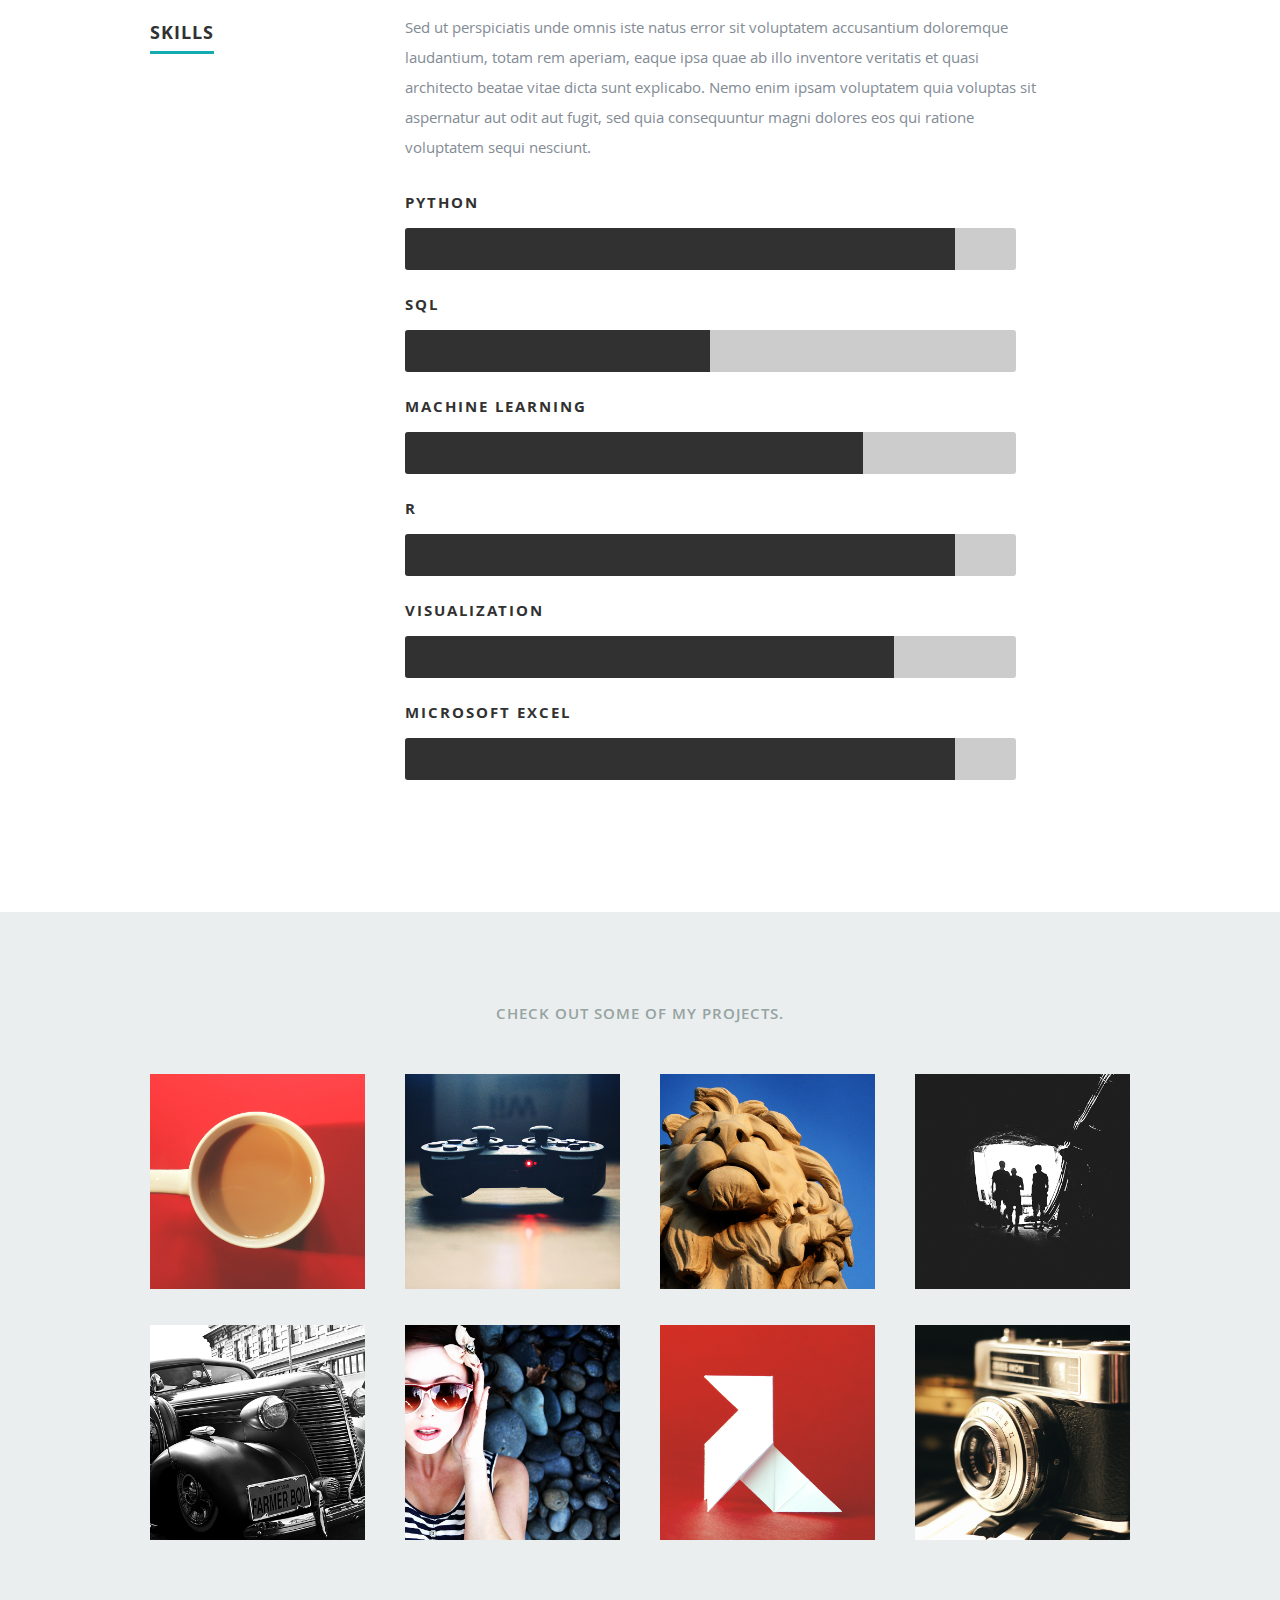
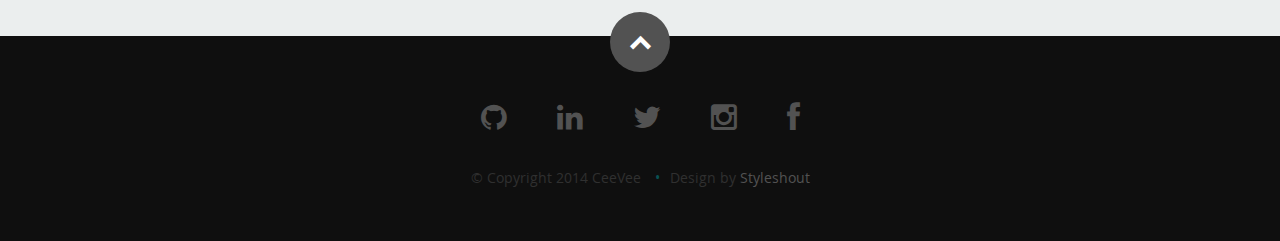
==== commit cd534dcb: "remove unnecessary sections" ====
--- a/index.html
+++ b/index.html
@@ -48,7 +48,6 @@
             <li><a class="smoothscroll" href="#about">About</a></li>
 	    <li><a class="smoothscroll" href="#resume">Resume</a></li>
             <li><a class="smoothscroll" href="#portfolio">Works</a></li>
-            <li><a class="smoothscroll" href="#contact">Contact</a></li>
          </ul> <!-- end #nav -->
 
       </nav> <!-- end #nav-wrap -->
@@ -593,223 +592,20 @@
    </section> <!-- Portfolio Section End-->
 
 
-   <!-- Call-To-Action Section
-   ================================================== -->
-   <section id="call-to-action">
+   <!-- footer
+   ================================================== -->
+   <footer>
 
       <div class="row">
 
-         <div class="two columns header-col">
-
-            <h1><span>Get Hosting.</span></h1>
-
-         </div>
-
-         <div class="seven columns">
-
-            <h2><span class="lead">Unde Omnis Iste</span></h2>
-            <p><span class="lead">Sed ut perspiciatis unde omnis iste natus error sit voluptatem accusantium doloremque laudantium, totam rem aperiam,
-            eaque ipsa quae ab illo inventore veritatis et quasi architecto beatae vitae. </span></p>
-
-         </div>
-
-         <div class="three columns action">
-
-
-
-         </div>
-
-      </div>
-
-   </section> <!-- Call-To-Action Section End-->
-
-
-   <!-- Testimonials Section
-   ================================================== -->
-   <section id="testimonials">
-
-      <div class="text-container">
-
-         <div class="row">
-
-            <div class="two columns header-col">
-
-               <h1><span>Client Testimonials</span></h1>
-
-            </div>
-
-            <div class="ten columns flex-container">
-
-               <div class="flexslider">
-
-                  <ul class="slides">
-
-                     <li>
-                        <blockquote>
-                           <p>Your work is going to fill a large part of your life, and the only way to be truly satisfied is
-                           to do what you believe is great work. And the only way to do great work is to love what you do.
-                           If you haven't found it yet, keep looking. Don't settle. As with all matters of the heart, you'll know when you find it.
-                           </p>
-                           <cite>Steve Jobs</cite>
-                        </blockquote>
-                     </li> <!-- slide ends -->
-
-                     <li>
-                        <blockquote>
-                           <p>This is Photoshop's version  of Lorem Ipsum. Proin gravida nibh vel velit auctor aliquet.
-                           Aenean sollicitudin, lorem quis bibendum auctor, nisi elit consequat ipsum, nec sagittis sem
-                           nibh id elit. Duis sed odio sit amet nibh vulputate cursus a sit amet mauris.
-                           </p>
-                           <cite>Mr. Adobe</cite>
-                        </blockquote>
-                     </li> <!-- slide ends -->
-
-                  </ul>
-
-               </div> <!-- div.flexslider ends -->
-
-            </div> <!-- div.flex-container ends -->
-
-         </div> <!-- row ends -->
-
-       </div>  <!-- text-container ends -->
-
-   </section> <!-- Testimonials Section End-->
-
-
-   <!-- Contact Section
-   ================================================== -->
-   <section id="contact">
-
-         <div class="row section-head">
-
-            <div class="two columns header-col">
-
-               <h1><span>Get In Touch.</span></h1>
-
-            </div>
-
-            <div class="ten columns">
-
-                  <p class="lead">Sed ut perspiciatis unde omnis iste natus error sit voluptatem accusantium doloremque laudantium, totam rem aperiam,
-                  eaque ipsa quae ab illo inventore veritatis et quasi architecto beatae vitae dicta sunt explicabo. Nemo enim ipsam
-                  voluptatem quia voluptas sit aspernatur aut odit aut fugit.
-                  </p>
-
-            </div>
-
-         </div>
-
-         <div class="row">
-
-            <div class="eight columns">
-
-               <!-- form -->
-               <form action="" method="post" id="contactForm" name="contactForm">
-					<fieldset>
-
-                  <div>
-						   <label for="contactName">Name <span class="required">*</span></label>
-						   <input type="text" value="" size="35" id="contactName" name="contactName">
-                  </div>
-
-                  <div>
-						   <label for="contactEmail">Email <span class="required">*</span></label>
-						   <input type="text" value="" size="35" id="contactEmail" name="contactEmail">
-                  </div>
-
-                  <div>
-						   <label for="contactSubject">Subject</label>
-						   <input type="text" value="" size="35" id="contactSubject" name="contactSubject">
-                  </div>
-
-                  <div>
-                     <label for="contactMessage">Message <span class="required">*</span></label>
-                     <textarea cols="50" rows="15" id="contactMessage" name="contactMessage"></textarea>
-                  </div>
-
-                  <div>
-                     <button class="submit">Submit</button>
-                     <span id="image-loader">
-                        <img alt="" src="images/loader.gif">
-                     </span>
-                  </div>
-
-					</fieldset>
-				   </form> <!-- Form End -->
-
-               <!-- contact-warning -->
-               <div id="message-warning"> Error boy</div>
-               <!-- contact-success -->
-				   <div id="message-success">
-                  <i class="fa fa-check"></i>Your message was sent, thank you!<br>
-				   </div>
-
-            </div>
-
-
-            <aside class="four columns footer-widgets">
-
-               <div class="widget widget_contact">
-
-					   <h4>Address and Phone</h4>
-					   <p class="address">
-						   Jonathan Doe<br>
-						   1600 Amphitheatre Parkway <br>
-						   Mountain View, CA 94043 US<br>
-						   <span>(123) 456-7890</span>
-					   </p>
-
-				   </div>
-
-               <div class="widget widget_tweets">
-
-                  <h4 class="widget-title">Latest Tweets</h4>
-
-                  <ul id="twitter">
-                     <li>
-                        <span>
-                        This is Photoshop's version  of Lorem Ipsum. Proin gravida nibh vel velit auctor aliquet.
-                        Aenean sollicitudin, lorem quis bibendum auctor, nisi elit consequat ipsum
-                        <a href="#">http://t.co/CGIrdxIlI3</a>
-                        </span>
-                        <b><a href="#">2 Days Ago</a></b>
-                     </li>
-                     <li>
-                        <span>
-                        Sed ut perspiciatis unde omnis iste natus error sit voluptatem accusantium doloremque laudantium, totam rem aperiam,
-                        eaque ipsa quae ab illo inventore veritatis et quasi
-                        <a href="#">http://t.co/CGIrdxIlI3</a>
-                        </span>
-                        <b><a href="#">3 Days Ago</a></b>
-                     </li>
-                  </ul>
-
-		         </div>
-
-            </aside>
-
-      </div>
-
-   </section> <!-- Contact Section End-->
-
-
-   <!-- footer
-   ================================================== -->
-   <footer>
-
-      <div class="row">
-
          <div class="twelve columns">
 
             <ul class="social-links">
-               <li><a href="#"><i class="fa fa-facebook"></i></a></li>
-               <li><a href="#"><i class="fa fa-twitter"></i></a></li>
-               <li><a href="#"><i class="fa fa-google-plus"></i></a></li>
-               <li><a href="#"><i class="fa fa-linkedin"></i></a></li>
-               <li><a href="#"><i class="fa fa-instagram"></i></a></li>
-               <li><a href="#"><i class="fa fa-dribbble"></i></a></li>
-               <li><a href="#"><i class="fa fa-skype"></i></a></li>
+               <li><a href="https://github.com/rsvolkert"><i class="fa fa-github"></i></a></li>
+	       <li><a href="https://www.linkedin.com/in/ryanvolkert/"><i class="fa fa-linkedin"></i></a></li>
+               <li><a href="https://twitter.com/thebreadofrye"><i class="fa fa-twitter"></i></a></li>               
+               <li><a href="https://www.instagram.com/the_bread_of_rye/"><i class="fa fa-instagram"></i></a></li>
+               <li><a href="https://www.facebook.com/profile.php?id=675558541"><i class="fa fa-facebook"></i></a></li>
             </ul>
 
             <ul class="copyright">
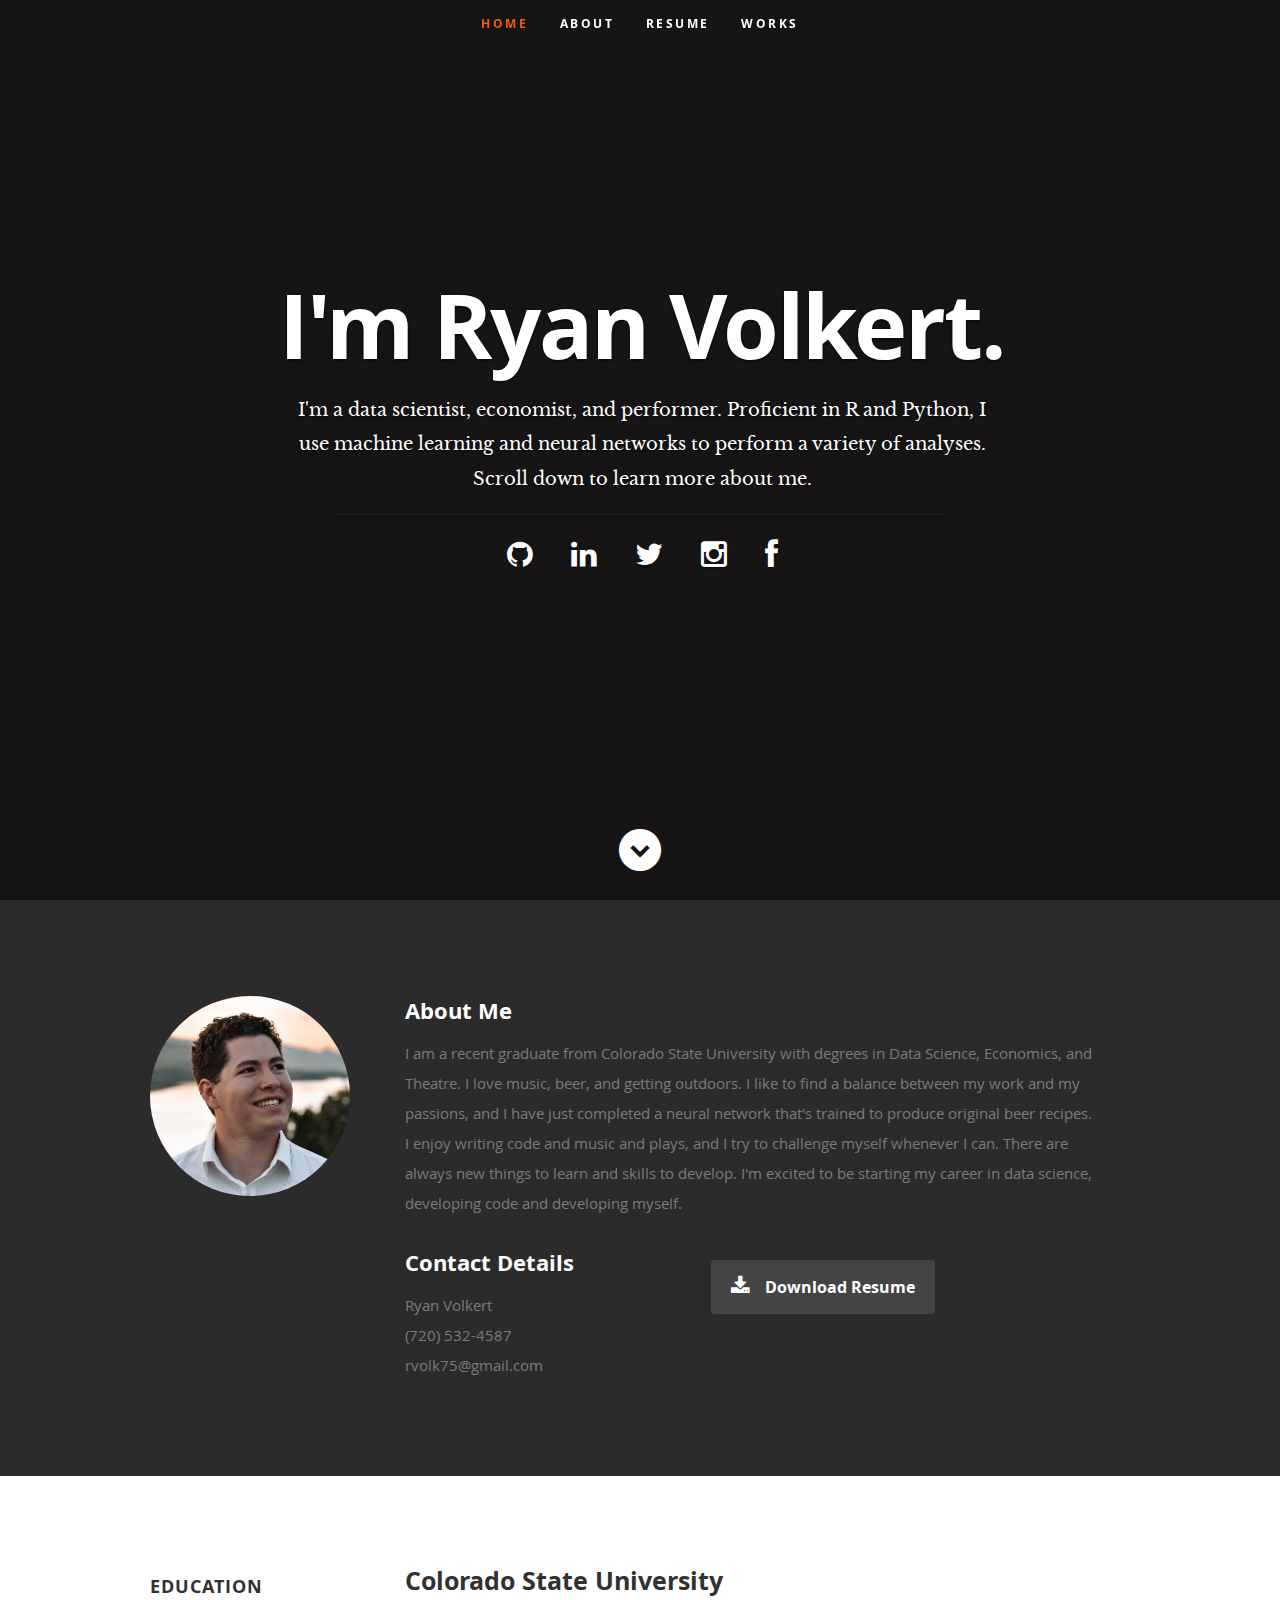
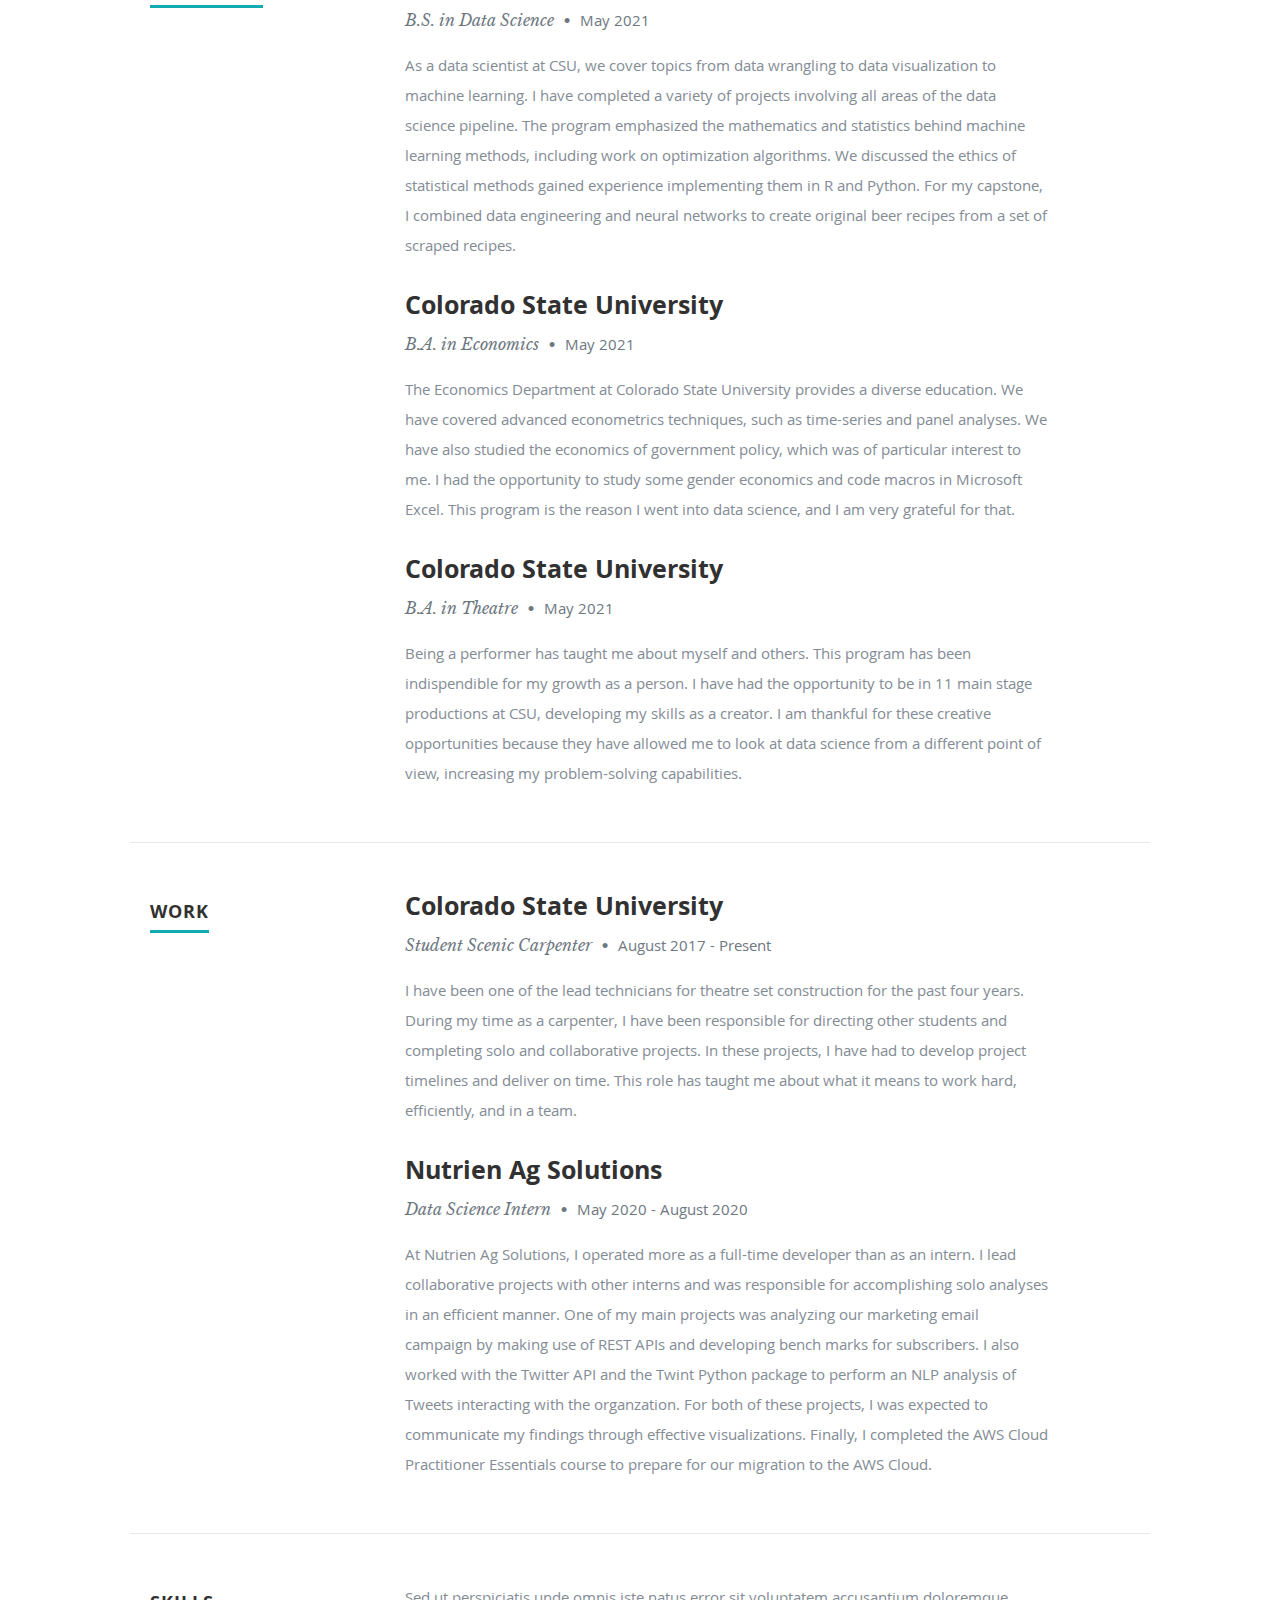
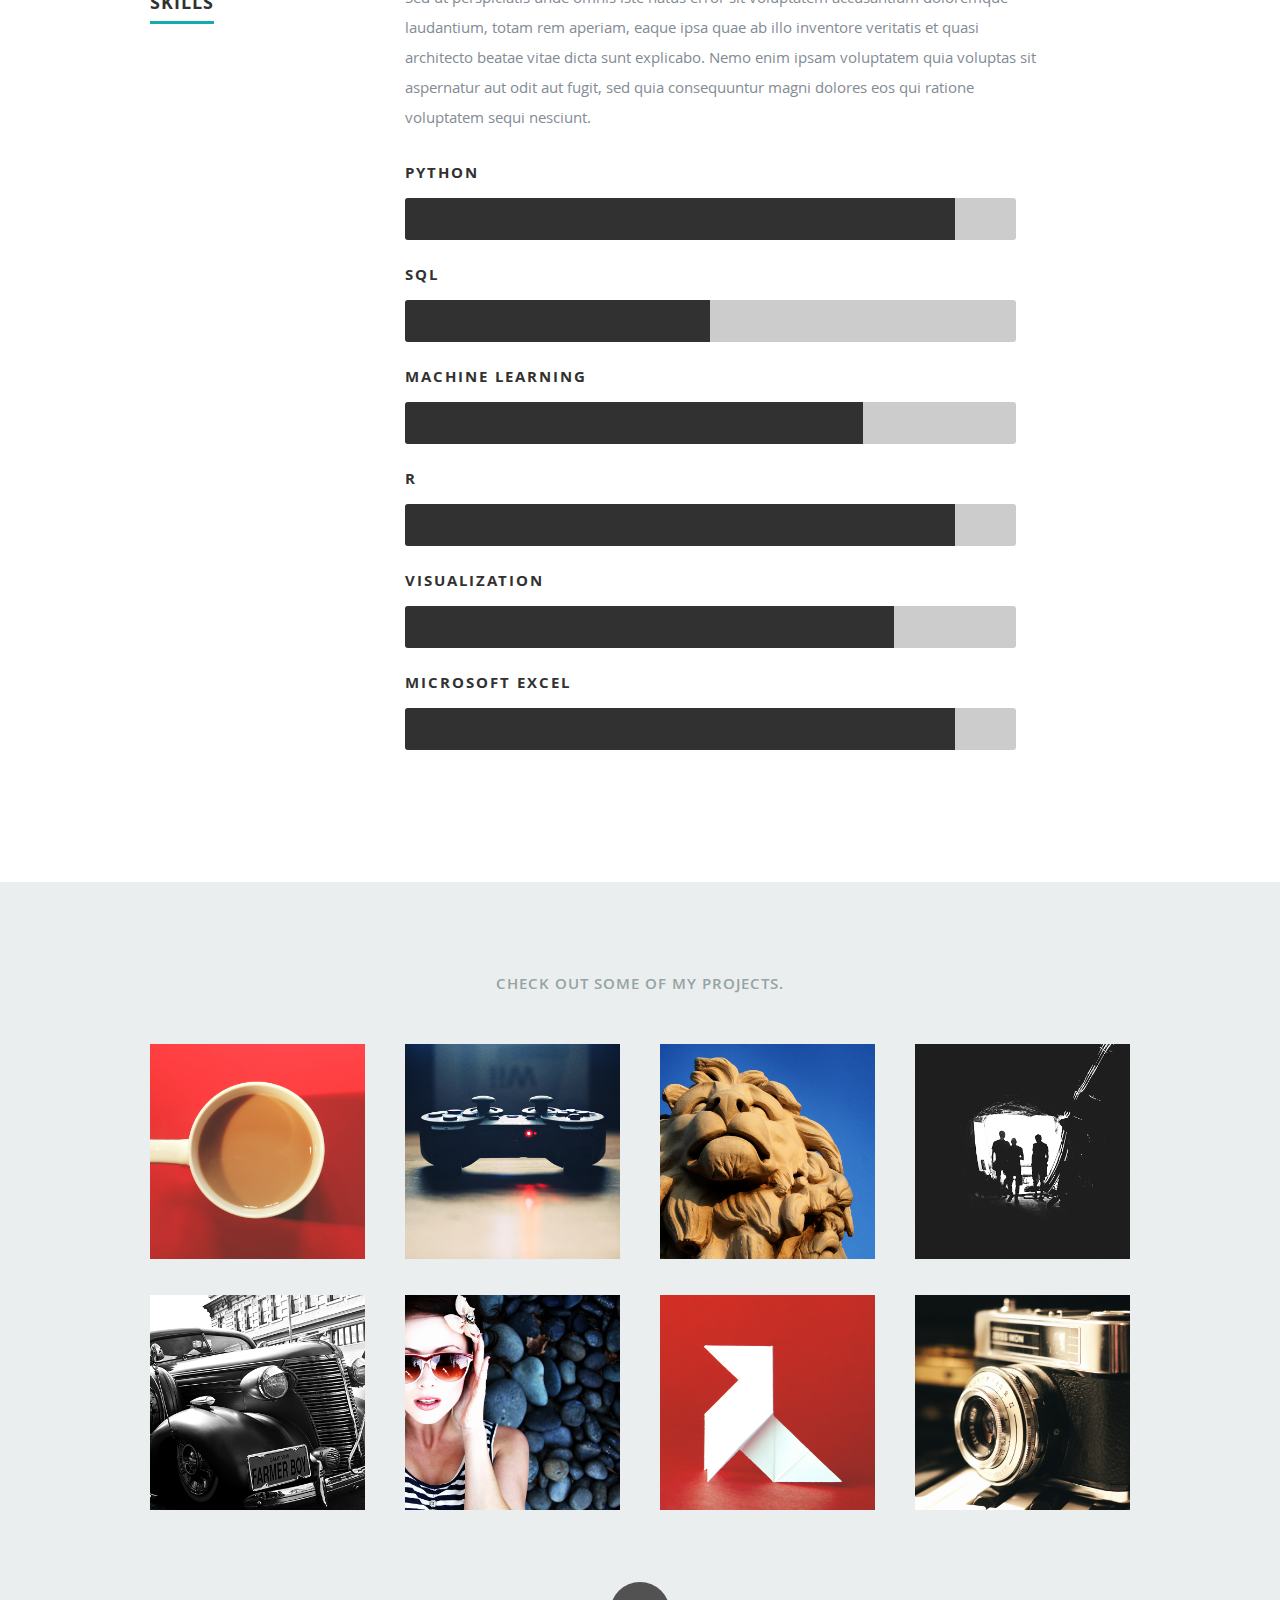
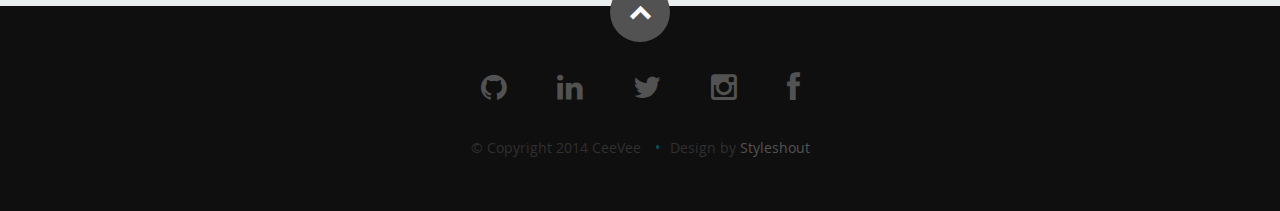
==== commit 64ca6424: "update About Me" ====
--- a/index.html
+++ b/index.html
@@ -92,12 +92,12 @@
 
             <h2>About Me</h2>
 
-            <p>Sed ut perspiciatis unde omnis iste natus error sit voluptatem accusantium doloremque laudantium, totam rem aperiam,
-            eaque ipsa quae ab illo inventore veritatis et quasi architecto beatae vitae dicta sunt explicabo. Nemo enim ipsam
-            voluptatem quia voluptas sit aspernatur aut odit aut fugit, sed quia consequuntur magni dolores eos qui ratione
-            voluptatem sequi nesciunt. Neque porro quisquam est, qui dolorem ipsum quia dolor sit amet, consectetur, adipisci velit,
-            sed quia non numquam eius modi tempora incidunt ut labore et dolore magnam aliquam quaerat voluptatem.
-            Ut enim ad minima veniam, quis nostrum exercitationem ullam corporis suscipit laboriosam.
+            <p>
+	    I am a recent graduate from Colorado State University with degrees in Data Science, Economics, and Theatre. I love music,
+	    beer, and getting outdoors. I like to find a balance between my work and my passions, and I have just completed a neural
+	    network that's trained to produce original beer recipes. I enjoy writing code and music and plays, and I try to challenge
+	    myself whenever I can. There are always new things to learn and skills to develop. I'm excited to be starting my
+	    career in data science, developing code and developing myself. 
             </p>
 
             <div class="row">
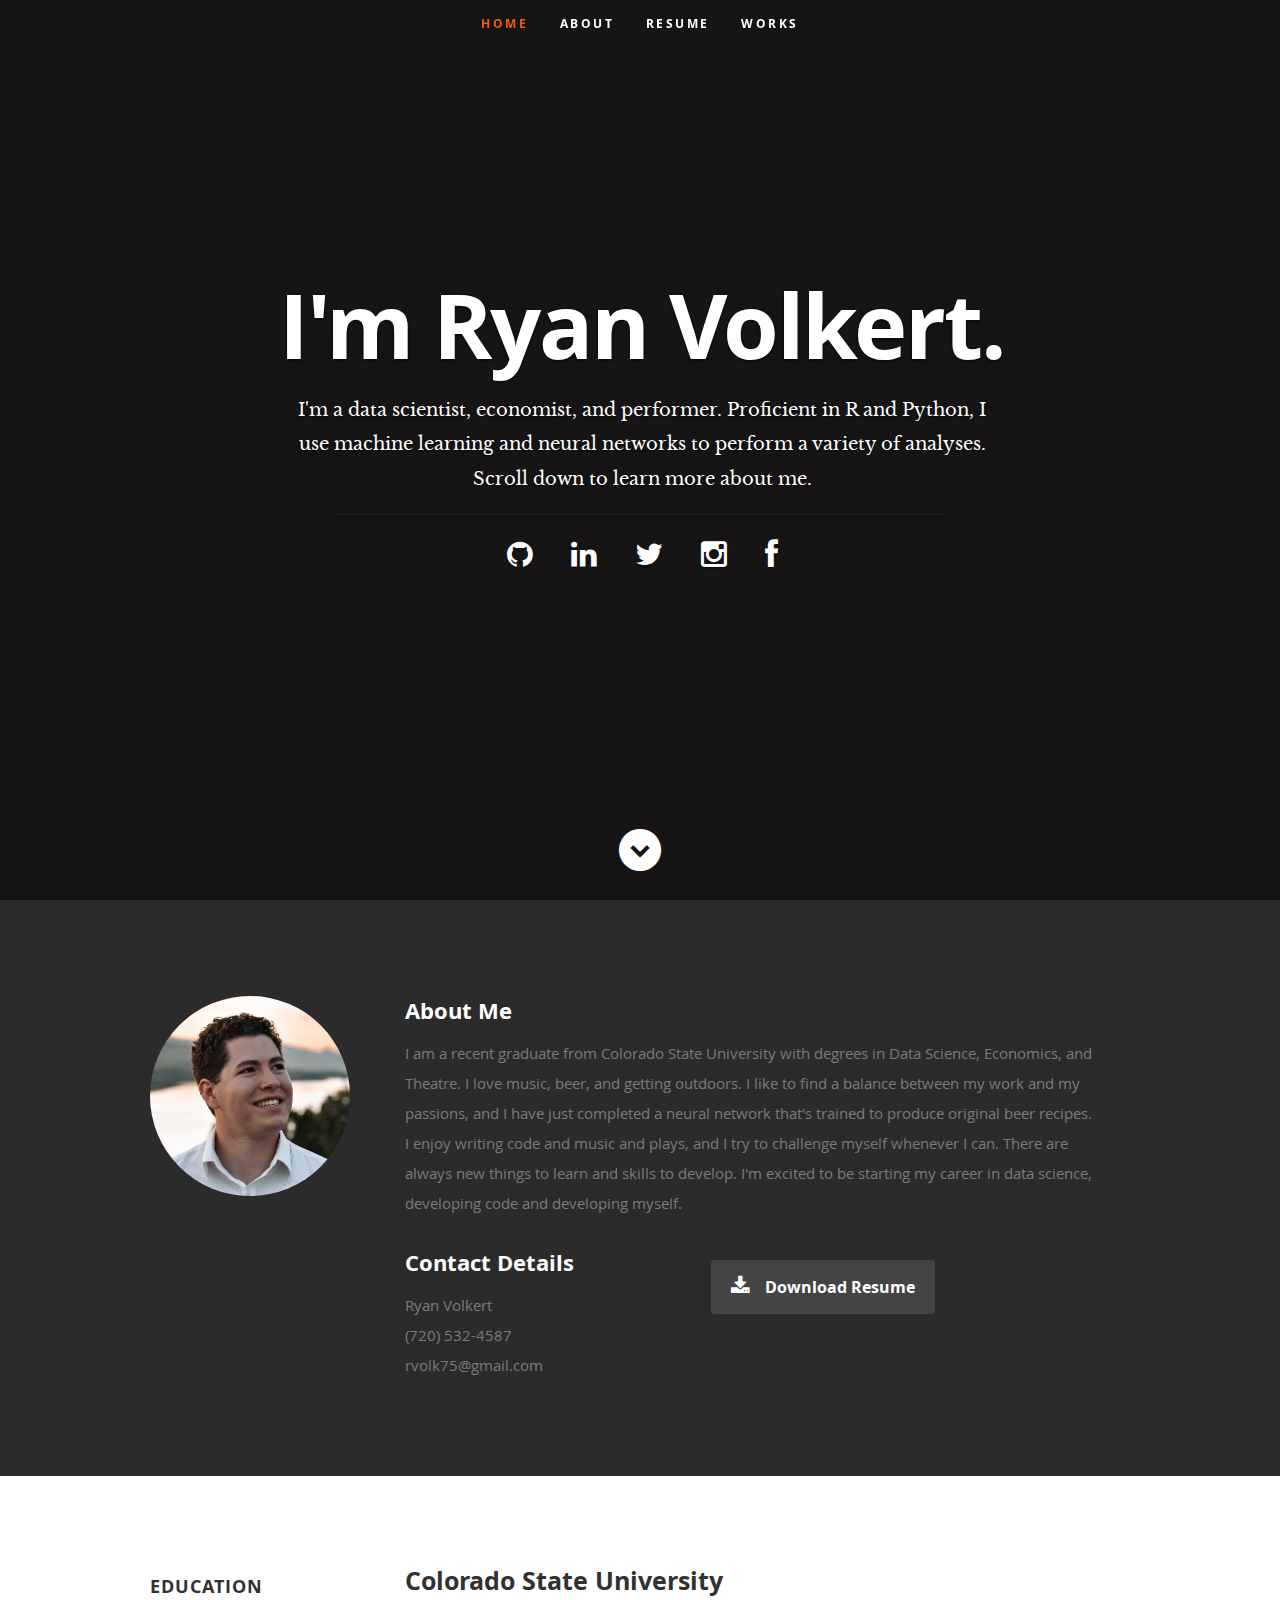
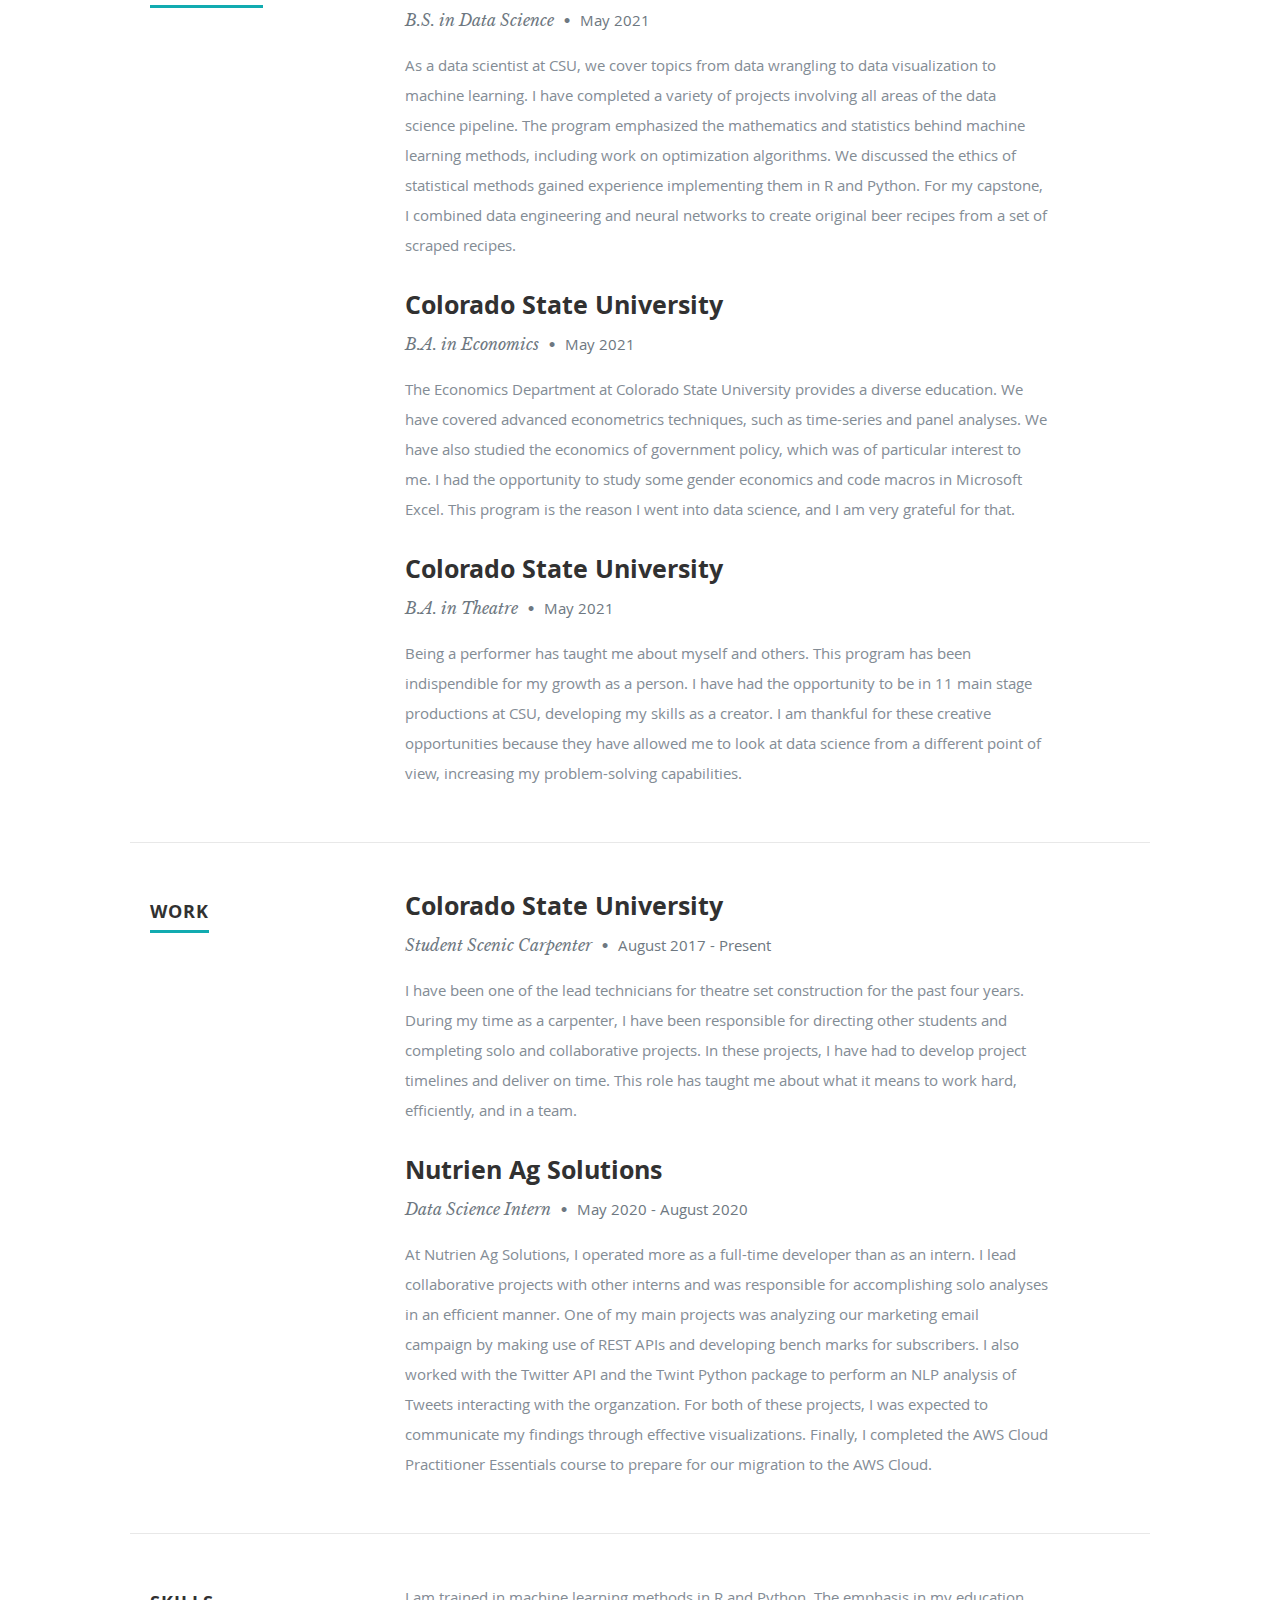
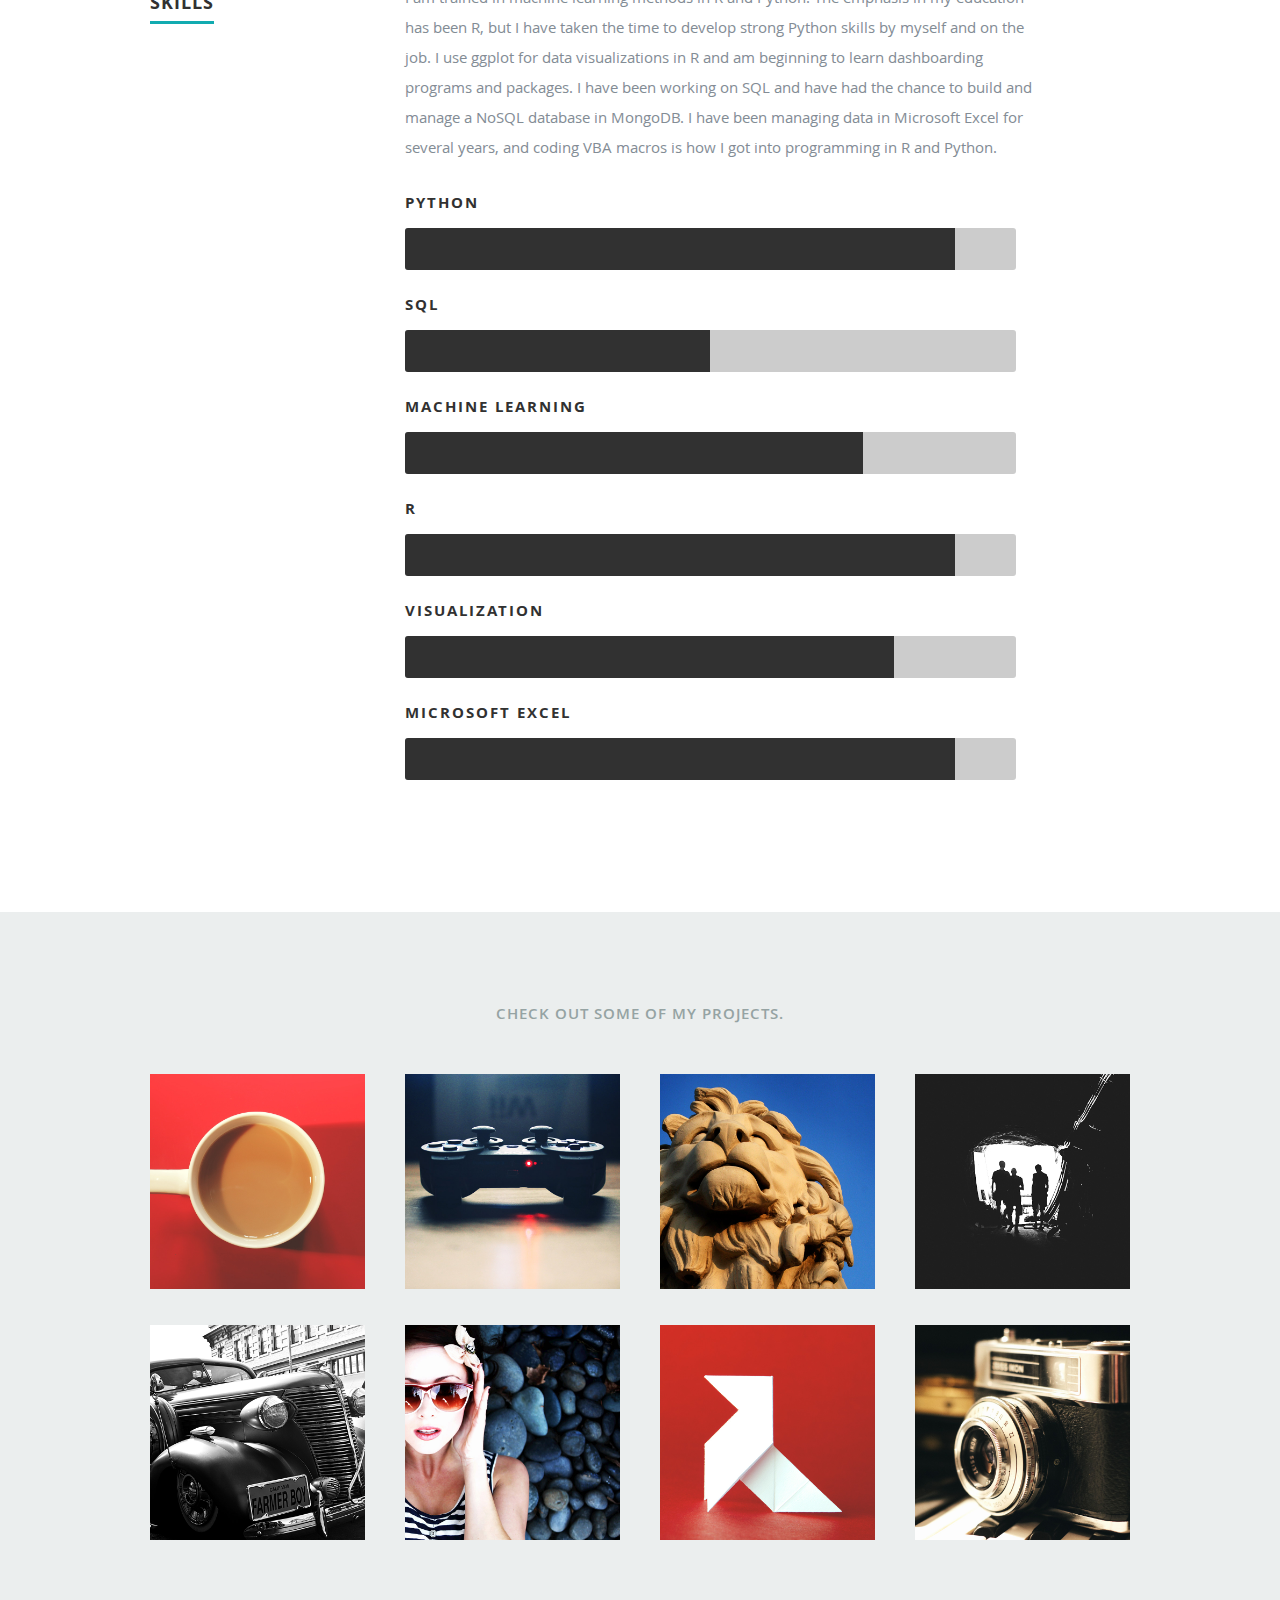
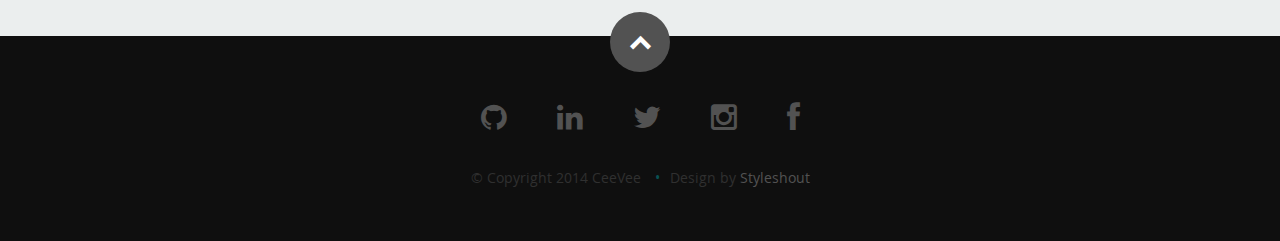
==== commit 6ade1044: "update skills description" ====
--- a/index.html
+++ b/index.html
@@ -267,10 +267,12 @@
 
          <div class="nine columns main-col">
 
-            <p>Sed ut perspiciatis unde omnis iste natus error sit voluptatem accusantium doloremque laudantium, totam rem aperiam,
-            eaque ipsa quae ab illo inventore veritatis et quasi architecto beatae vitae dicta sunt explicabo. Nemo enim ipsam
-            voluptatem quia voluptas sit aspernatur aut odit aut fugit, sed quia consequuntur magni dolores eos qui ratione
-            voluptatem sequi nesciunt.
+            <p>
+	    I am trained in machine learning methods in R and Python. The emphasis in my education has been R, but I have taken
+	    the time to develop strong Python skills by myself and on the job. I use ggplot for data visualizations in R and
+	    am beginning to learn dashboarding programs and packages. I have been working on SQL and have had the chance to build
+	    and manage a NoSQL database in MongoDB. I have been managing data in Microsoft Excel for several years, and coding VBA
+	    macros is how I got into programming in R and Python.
             </p>
 
 				<div class="bars">
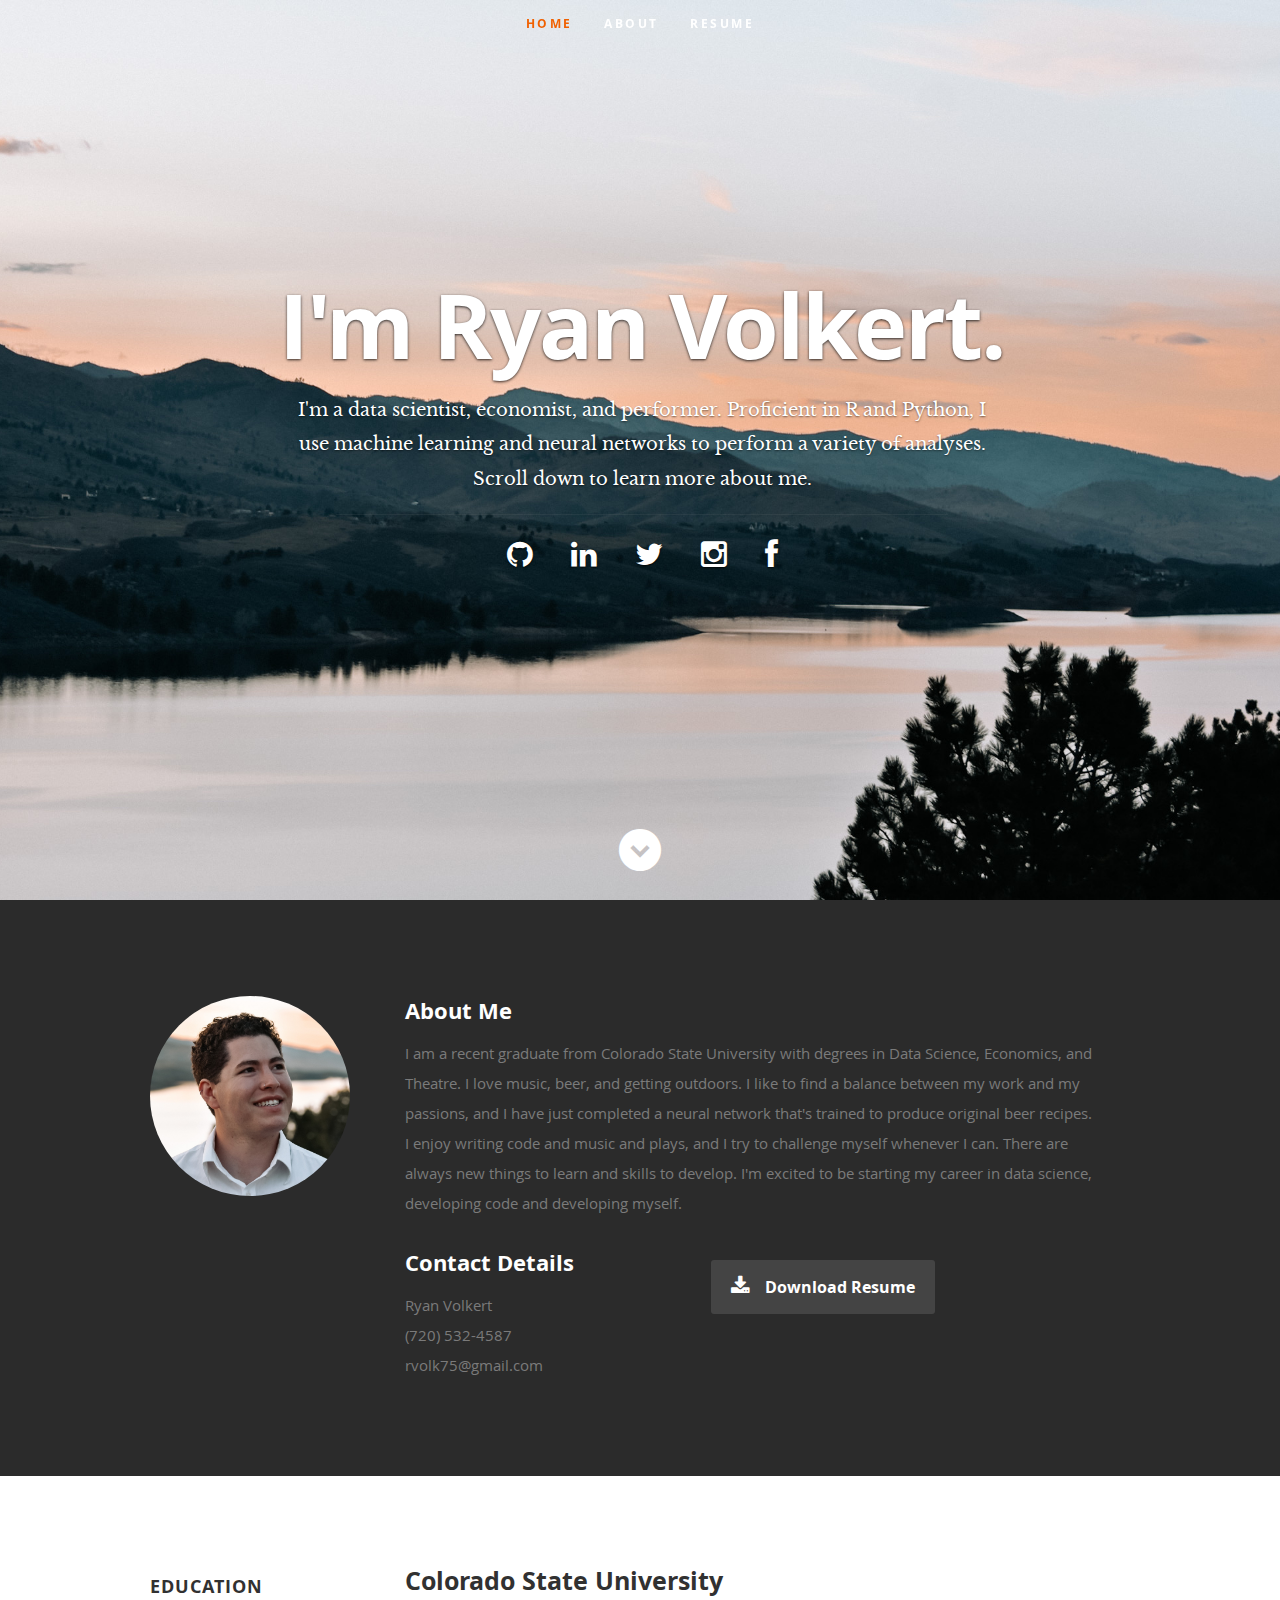
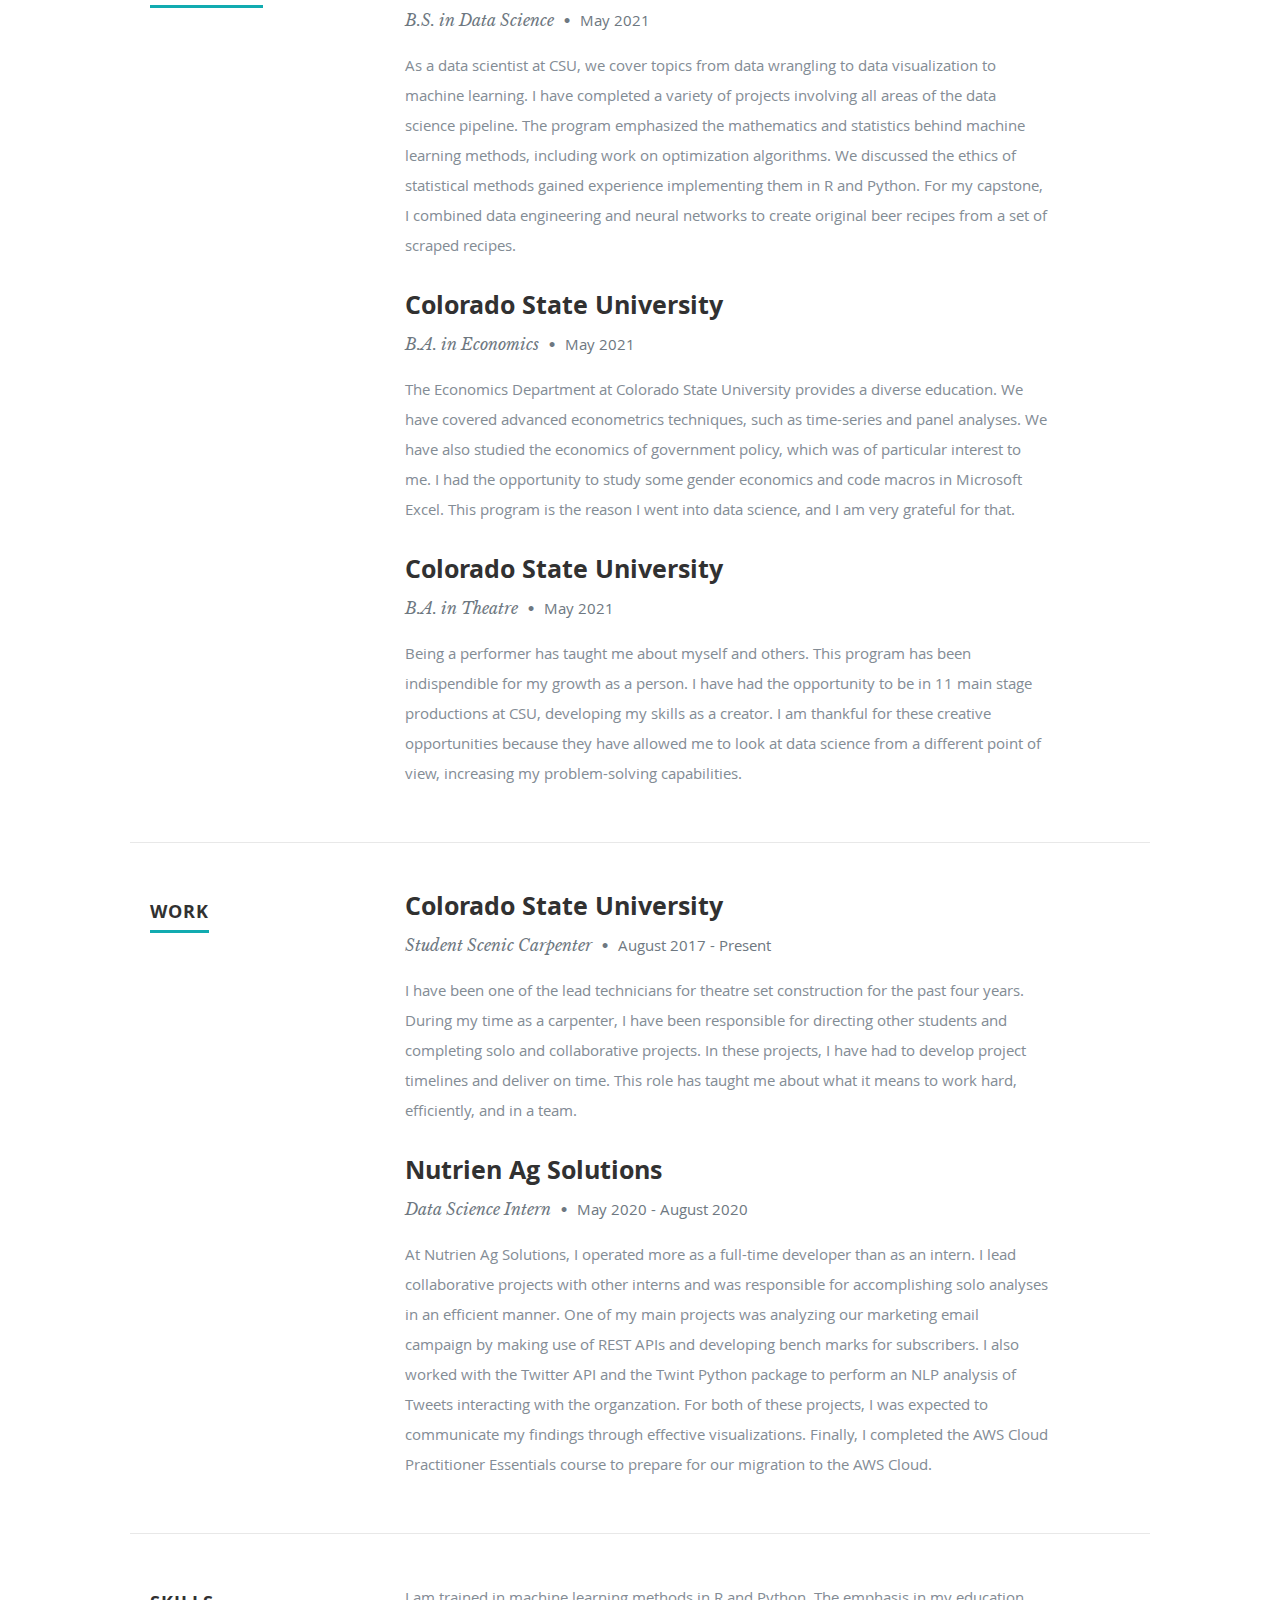
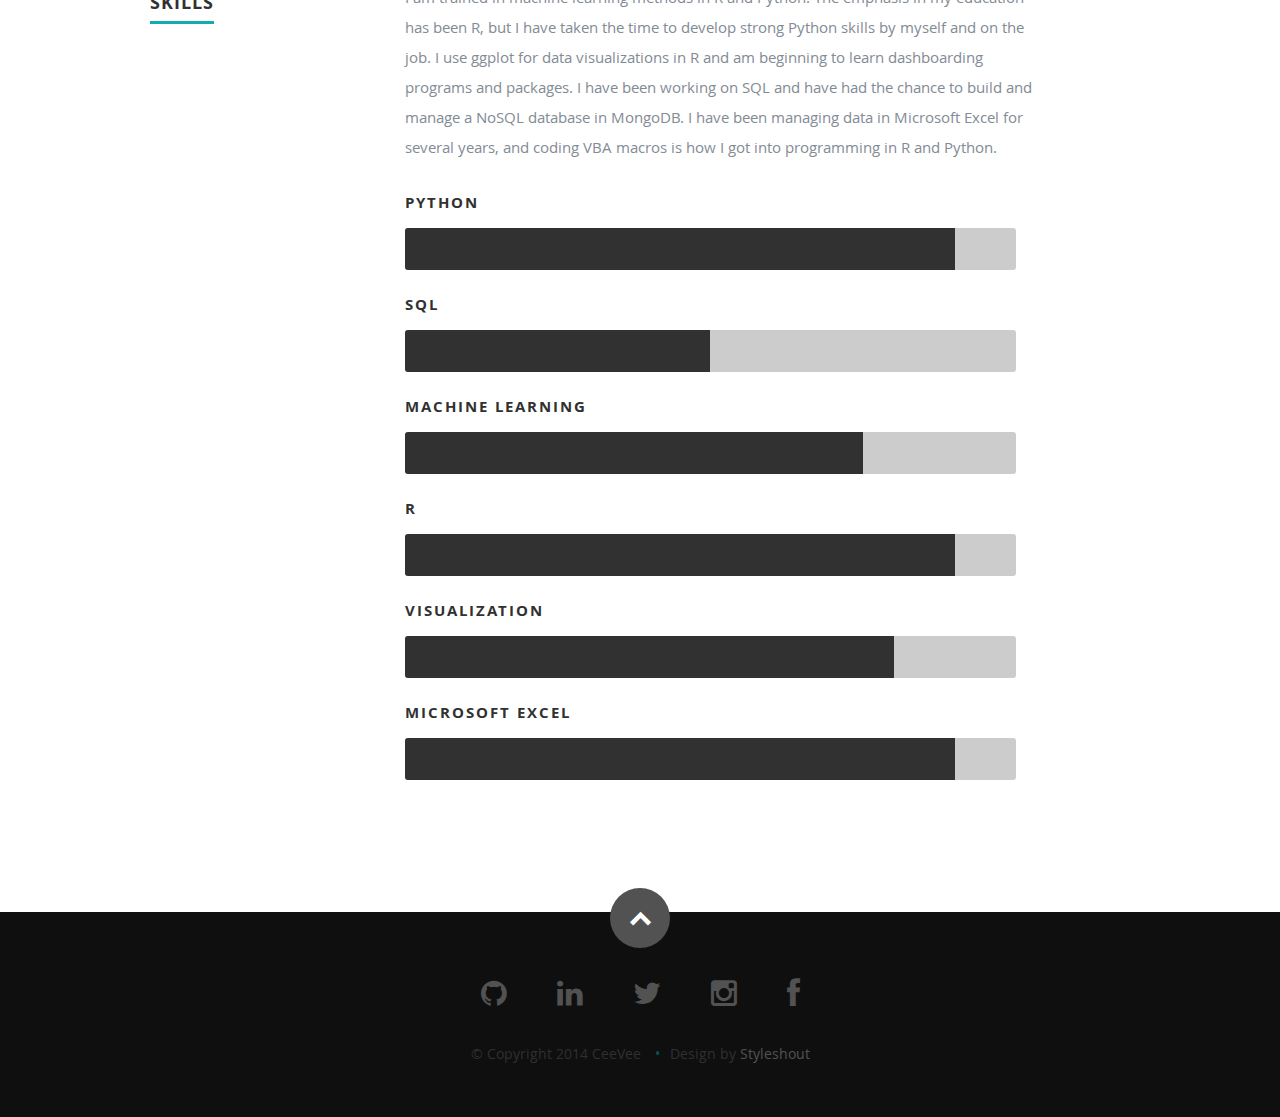
==== commit 47db5f16: "Remove portfolio section" ====
--- a/index.html
+++ b/index.html
@@ -47,7 +47,7 @@
             <li class="current"><a class="smoothscroll" href="#home">Home</a></li>
             <li><a class="smoothscroll" href="#about">About</a></li>
 	    <li><a class="smoothscroll" href="#resume">Resume</a></li>
-            <li><a class="smoothscroll" href="#portfolio">Works</a></li>
+         <!--   <li><a class="smoothscroll" href="#portfolio">Works</a></li> -->
          </ul> <!-- end #nav -->
 
       </nav> <!-- end #nav-wrap -->
@@ -294,306 +294,6 @@
 
    </section> <!-- Resume Section End-->
 
-
-   <!-- Portfolio Section
-   ================================================== -->
-   <section id="portfolio">
-
-      <div class="row">
-
-         <div class="twelve columns collapsed">
-
-            <h1>Check Out Some of My Projects.</h1>
-
-            <!-- portfolio-wrapper -->
-            <div id="portfolio-wrapper" class="bgrid-quarters s-bgrid-thirds cf">
-
-          	   <div class="columns portfolio-item">
-                  <div class="item-wrap">
-
-                     <a href="#modal-01" title="">
-                        <img alt="" src="images/portfolio/coffee.jpg">
-                        <div class="overlay">
-                           <div class="portfolio-item-meta">
-          					      <h5>Coffee</h5>
-                              <p>Illustrration</p>
-          					   </div>
-                        </div>
-                        <div class="link-icon"><i class="icon-plus"></i></div>
-                     </a>
-
-                  </div>
-          		</div> <!-- item end -->
-
-               <div class="columns portfolio-item">
-                  <div class="item-wrap">
-
-                     <a href="#modal-02" title="">
-                        <img alt="" src="images/portfolio/console.jpg">
-                        <div class="overlay">
-                           <div class="portfolio-item-meta">
-          					      <h5>Console</h5>
-                              <p>Web Development</p>
-          					   </div>
-                        </div>
-                        <div class="link-icon"><i class="icon-plus"></i></div>
-                     </a>
-
-                  </div>
-          		</div> <!-- item end -->
-
-               <div class="columns portfolio-item">
-                  <div class="item-wrap">
-
-                     <a href="#modal-03" title="">
-                        <img alt="" src="images/portfolio/judah.jpg">
-                        <div class="overlay">
-                           <div class="portfolio-item-meta">
-          					      <h5>Judah</h5>
-                              <p>Webdesign</p>
-          					   </div>
-                        </div>
-                        <div class="link-icon"><i class="icon-plus"></i></div>
-                     </a>
-
-                  </div>
-          		</div> <!-- item end -->
-
-               <div class="columns portfolio-item">
-                  <div class="item-wrap">
-
-                     <a href="#modal-04" title="">
-                        <img alt="" src="images/portfolio/into-the-light.jpg">
-                        <div class="overlay">
-                           <div class="portfolio-item-meta">
-          					      <h5>Into The Light</h5>
-                              <p>Photography</p>
-          					   </div>
-                        </div>
-                        <div class="link-icon"><i class="icon-plus"></i></div>
-                     </a>
-
-                  </div>
-          		</div> <!-- item end -->
-
-               <div class="columns portfolio-item">
-                  <div class="item-wrap">
-
-                     <a href="#modal-05" title="">
-                        <img alt="" src="images/portfolio/farmerboy.jpg">
-                        <div class="overlay">
-                           <div class="portfolio-item-meta">
-          					      <h5>Farmer Boy</h5>
-                              <p>Branding</p>
-          					   </div>
-                        </div>
-                        <div class="link-icon"><i class="icon-plus"></i></div>
-                     </a>
-
-                  </div>
-          		</div> <!-- item end -->
-
-               <div class="columns portfolio-item">
-                  <div class="item-wrap">
-
-                     <a href="#modal-06" title="">
-                        <img alt="" src="images/portfolio/girl.jpg">
-                        <div class="overlay">
-                           <div class="portfolio-item-meta">
-          					      <h5>Girl</h5>
-                              <p>Photography</p>
-          					   </div>
-                        </div>
-                        <div class="link-icon"><i class="icon-plus"></i></div>
-                     </a>
-
-                  </div>
-          		</div> <!-- item end -->
-
-               <div class="columns portfolio-item">
-                  <div class="item-wrap">
-
-                     <a href="#modal-07" title="">
-                        <img alt="" src="images/portfolio/origami.jpg">
-                        <div class="overlay">
-                           <div class="portfolio-item-meta">
-          					      <h5>Origami</h5>
-                              <p>Illustrration</p>
-          					   </div>
-                        </div>
-                        <div class="link-icon"><i class="icon-plus"></i></div>
-                     </a>
-
-                  </div>
-          		</div> <!-- item end -->
-
-               <div class="columns portfolio-item">
-                  <div class="item-wrap">
-
-                     <a href="#modal-08" title="">
-                        <img alt="" src="images/portfolio/retrocam.jpg">
-                        <div class="overlay">
-                           <div class="portfolio-item-meta">
-          					      <h5>Retrocam</h5>
-                              <p>Web Development</p>
-          					   </div>
-                        </div>
-                        <div class="link-icon"><i class="icon-plus"></i></div>
-                     </a>
-
-                  </div>
-          		</div>  <!-- item end -->
-
-            </div> <!-- portfolio-wrapper end -->
-
-         </div> <!-- twelve columns end -->
-
-
-         <!-- Modal Popup
-	      --------------------------------------------------------------- -->
-
-         <div id="modal-01" class="popup-modal mfp-hide">
-
-		      <img class="scale-with-grid" src="images/portfolio/modals/m-coffee.jpg" alt="" />
-
-		      <div class="description-box">
-			      <h4>Coffee Cup</h4>
-			      <p>Proin gravida nibh vel velit auctor aliquet. Aenean sollicitudin, lorem quis bibendum auctor, nisi elit consequat ipsum, nec sagittis sem nibh id elit.</p>
-               <span class="categories"><i class="fa fa-tag"></i>Branding, Webdesign</span>
-		      </div>
-
-            <div class="link-box">
-               <a href="http://www.behance.net" target="_blank">Details</a>
-		         <a class="popup-modal-dismiss">Close</a>
-            </div>
-
-	      </div><!-- modal-01 End -->
-
-         <div id="modal-02" class="popup-modal mfp-hide">
-
-		      <img class="scale-with-grid" src="images/portfolio/modals/m-console.jpg" alt="" />
-
-		      <div class="description-box">
-			      <h4>Console</h4>
-			      <p>Proin gravida nibh vel velit auctor aliquet. Aenean sollicitudin, lorem quis bibendum auctor, nisi elit consequat ipsum, nec sagittis sem nibh id elit.</p>
-               <span class="categories"><i class="fa fa-tag"></i>Branding, Web Development</span>
-		      </div>
-
-            <div class="link-box">
-               <a href="http://www.behance.net" target="_blank">Details</a>
-		         <a class="popup-modal-dismiss">Close</a>
-            </div>
-
-	      </div><!-- modal-02 End -->
-
-         <div id="modal-03" class="popup-modal mfp-hide">
-
-		      <img class="scale-with-grid" src="images/portfolio/modals/m-judah.jpg" alt="" />
-
-		      <div class="description-box">
-			      <h4>Judah</h4>
-			      <p>Proin gravida nibh vel velit auctor aliquet. Aenean sollicitudin, lorem quis bibendum auctor, nisi elit consequat ipsum, nec sagittis sem nibh id elit.</p>
-               <span class="categories"><i class="fa fa-tag"></i>Branding</span>
-		      </div>
-
-            <div class="link-box">
-               <a href="http://www.behance.net" target="_blank">Details</a>
-		         <a class="popup-modal-dismiss">Close</a>
-            </div>
-
-	      </div><!-- modal-03 End -->
-
-         <div id="modal-04" class="popup-modal mfp-hide">
-
-		      <img class="scale-with-grid" src="images/portfolio/modals/m-intothelight.jpg" alt="" />
-
-		      <div class="description-box">
-			      <h4>Into the Light</h4>
-			      <p>Proin gravida nibh vel velit auctor aliquet. Aenean sollicitudin, lorem quis bibendum auctor, nisi elit consequat ipsum, nec sagittis sem nibh id elit.</p>
-               <span class="categories"><i class="fa fa-tag"></i>Photography</span>
-		      </div>
-
-            <div class="link-box">
-               <a href="http://www.behance.net" target="_blank">Details</a>
-		         <a class="popup-modal-dismiss">Close</a>
-            </div>
-
-	      </div><!-- modal-04 End -->
-
-         <div id="modal-05" class="popup-modal mfp-hide">
-
-		      <img class="scale-with-grid" src="images/portfolio/modals/m-farmerboy.jpg" alt="" />
-
-		      <div class="description-box">
-			      <h4>Farmer Boy</h4>
-			      <p>Proin gravida nibh vel velit auctor aliquet. Aenean sollicitudin, lorem quis bibendum auctor, nisi elit consequat ipsum, nec sagittis sem nibh id elit.</p>
-               <span class="categories"><i class="fa fa-tag"></i>Branding, Webdesign</span>
-		      </div>
-
-            <div class="link-box">
-               <a href="http://www.behance.net" target="_blank">Details</a>
-		         <a class="popup-modal-dismiss">Close</a>
-            </div>
-
-	      </div><!-- modal-05 End -->
-
-         <div id="modal-06" class="popup-modal mfp-hide">
-
-		      <img class="scale-with-grid" src="images/portfolio/modals/m-girl.jpg" alt="" />
-
-		      <div class="description-box">
-			      <h4>Girl</h4>
-			      <p>Proin gravida nibh vel velit auctor aliquet. Aenean sollicitudin, lorem quis bibendum auctor, nisi elit consequat ipsum, nec sagittis sem nibh id elit.</p>
-               <span class="categories"><i class="fa fa-tag"></i>Photography</span>
-		      </div>
-
-            <div class="link-box">
-               <a href="http://www.behance.net" target="_blank">Details</a>
-		         <a class="popup-modal-dismiss">Close</a>
-            </div>
-
-	      </div><!-- modal-06 End -->
-
-         <div id="modal-07" class="popup-modal mfp-hide">
-
-		      <img class="scale-with-grid" src="images/portfolio/modals/m-origami.jpg" alt="" />
-
-		      <div class="description-box">
-			      <h4>Origami</h4>
-			      <p>Proin gravida nibh vel velit auctor aliquet. Aenean sollicitudin, lorem quis bibendum auctor, nisi elit consequat ipsum, nec sagittis sem nibh id elit.</p>
-               <span class="categories"><i class="fa fa-tag"></i>Branding, Illustration</span>
-		      </div>
-
-            <div class="link-box">
-               <a href="http://www.behance.net" target="_blank">Details</a>
-		         <a class="popup-modal-dismiss">Close</a>
-            </div>
-
-	      </div><!-- modal-07 End -->
-
-         <div id="modal-08" class="popup-modal mfp-hide">
-
-		      <img class="scale-with-grid" src="images/portfolio/modals/m-retrocam.jpg" alt="" />
-
-		      <div class="description-box">
-			      <h4>Retrocam</h4>
-			      <p>Proin gravida nibh vel velit auctor aliquet. Aenean sollicitudin, lorem quis bibendum auctor, nisi elit consequat ipsum, nec sagittis sem nibh id elit.</p>
-               <span class="categories"><i class="fa fa-tag"></i>Webdesign, Photography</span>
-		      </div>
-
-            <div class="link-box">
-               <a href="http://www.behance.net" target="_blank">Details</a>
-		         <a class="popup-modal-dismiss">Close</a>
-            </div>
-
-	      </div><!-- modal-01 End -->
-
-
-      </div> <!-- row End -->
-
-   </section> <!-- Portfolio Section End-->
-
-
    <!-- footer
    ================================================== -->
    <footer>
@@ -637,4 +337,4 @@
 
 </body>
 
-</html>+</html>
--- a/css/layout.css
+++ b/css/layout.css
@@ -33,7 +33,7 @@
    height: 800px;
    min-height: 500px;
    width: 100%;
-   background: #161415 url(../images/header.jpg) no-repeat top center;
+   background: #161415 url(../images/header.JPG) no-repeat top center;
    background-size: cover !important;
 	-webkit-background-size: cover !important;
    text-align: center;
